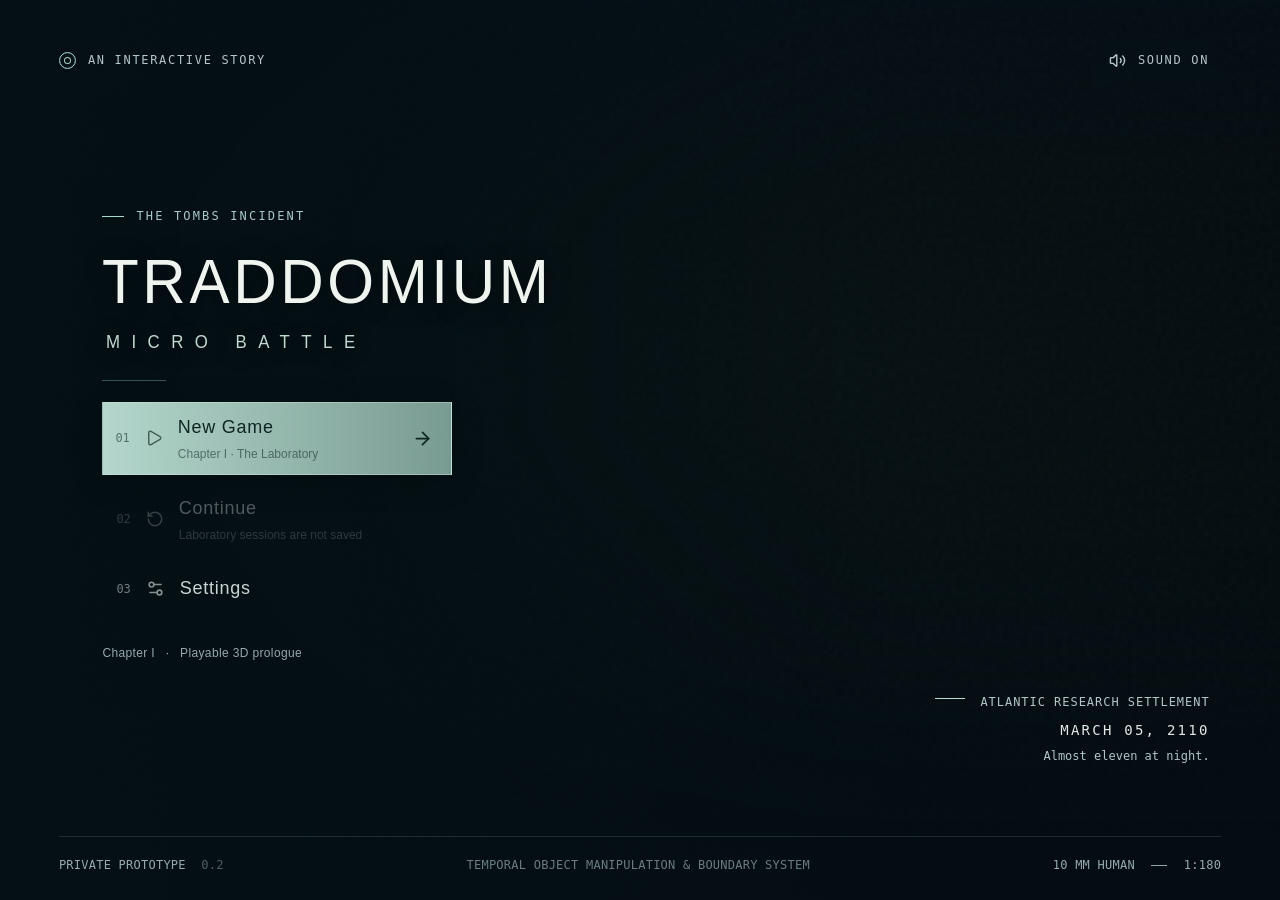
==== index.html @ 459a4f25 "Host isolated Chapter One preview of candidate 1807e261e7345ef7aa33637c9e76bc1da35deee2" ====
<!doctype html>
<html lang="en">
  <head>
    <meta charset="UTF-8">
    <meta name="viewport" content="width=device-width, initial-scale=1, viewport-fit=cover">
    <meta name="theme-color" content="#071217">
    <link rel="icon" href="data:image/svg+xml,%3Csvg xmlns='http://www.w3.org/2000/svg' viewBox='0 0 32 32'%3E%3Crect width='32' height='32' fill='%23071217'/%3E%3Cpath d='M7 8h18v4h-7v13h-4V12H7z' fill='%2392c8d3'/%3E%3C/svg%3E">
    <meta name="description" content="TRADDOMIUM Chapter One laboratory candidate. Recorded canonical dialogue, cinematic cameras and interactive objects.">
    <title>TRADDOMIUM — Chapter One Candidate</title>
    <script type="module" crossorigin src="./assets/index-B3zJnfyF.js"></script>
    <link rel="stylesheet" crossorigin href="./assets/index-BL-Nbmpr.css">
  </head>
  <body>
    <div id="root"></div>
  </body>
</html>
---- assets/index-BL-Nbmpr.css ----
@layer properties{@supports (((-webkit-hyphens:none)) and (not (margin-trim:inline))) or ((-moz-orient:inline) and (not (color:rgb(from red r g b)))){:root,:host{--shimmer-angle:20deg}*,:before,:after,::backdrop{--tw-translate-x:0;--tw-translate-y:0;--tw-translate-z:0;--tw-border-style:solid;--tw-leading:initial;--tw-font-weight:initial;--tw-shadow:0 0 #0000;--tw-shadow-color:initial;--tw-shadow-alpha:100%;--tw-inset-shadow:0 0 #0000;--tw-inset-shadow-color:initial;--tw-inset-shadow-alpha:100%;--tw-ring-color:initial;--tw-ring-shadow:0 0 #0000;--tw-inset-ring-color:initial;--tw-inset-ring-shadow:0 0 #0000;--tw-ring-inset:initial;--tw-ring-offset-width:0px;--tw-ring-offset-color:#fff;--tw-ring-offset-shadow:0 0 #0000;--tw-outline-style:solid;--tw-duration:initial;--tw-content:"";--tw-animation-delay:0s;--tw-animation-direction:normal;--tw-animation-duration:initial;--tw-animation-fill-mode:none;--tw-animation-iteration-count:1;--tw-enter-blur:0;--tw-enter-opacity:1;--tw-enter-rotate:0;--tw-enter-scale:1;--tw-enter-translate-x:0;--tw-enter-translate-y:0;--tw-exit-blur:0;--tw-exit-opacity:1;--tw-exit-rotate:0;--tw-exit-scale:1;--tw-exit-translate-x:0;--tw-exit-translate-y:0;--scroll-fade-t:0px;--scroll-fade-b:0px;--scroll-fade-s:0px;--scroll-fade-e:0px;--scroll-fade-mask:initial;--shimmer-image:initial;--shimmer-text-fill:initial}}}@layer theme{:root,:host{--font-mono:ui-monospace,SFMono-Regular,Consolas,monospace;--color-black:#000;--color-white:#fff;--spacing:.25rem;--container-xs:20rem;--container-lg:32rem;--text-xs:.75rem;--text-xs--line-height:calc(1 / .75);--text-sm:.875rem;--text-sm--line-height:calc(1.25 / .875);--text-lg:1.125rem;--text-lg--line-height:calc(1.75 / 1.125);--font-weight-medium:500;--font-weight-semibold:600;--radius-xs:.125rem;--default-transition-duration:.15s;--default-transition-timing-function:cubic-bezier(.4, 0, .2, 1);--default-font-family:Arial,Helvetica,sans-serif;--default-mono-font-family:ui-monospace,SFMono-Regular,Consolas,monospace}}@layer base{*,:after,:before,::backdrop{box-sizing:border-box;border:0 solid;margin:0;padding:0}::file-selector-button{box-sizing:border-box;border:0 solid;margin:0;padding:0}html,:host{-webkit-text-size-adjust:100%;tab-size:4;line-height:1.5;font-family:var(--default-font-family,-apple-system, BlinkMacSystemFont, "Segoe UI", Roboto, "Helvetica Neue", "Noto Sans", Arial, sans-serif, "Apple Color Emoji", "Segoe UI Emoji", "Segoe UI Symbol", "Noto Color Emoji");font-feature-settings:var(--default-font-feature-settings,normal);font-variation-settings:var(--default-font-variation-settings,normal);-webkit-tap-highlight-color:transparent}hr{height:0;color:inherit;border-top-width:1px}abbr:where([title]){-webkit-text-decoration:underline dotted;text-decoration:underline dotted}h1,h2,h3,h4,h5,h6{font-size:inherit;font-weight:inherit}a{color:inherit;-webkit-text-decoration:inherit;text-decoration:inherit}b,strong{font-weight:bolder}code,kbd,samp,pre{font-family:var(--default-mono-font-family,ui-monospace, SFMono-Regular, Menlo, Monaco, Consolas, "Liberation Mono", "Courier New", monospace);font-feature-settings:var(--default-mono-font-feature-settings,normal);font-variation-settings:var(--default-mono-font-variation-settings,normal);font-size:1em}small{font-size:80%}sub,sup{vertical-align:baseline;font-size:75%;line-height:0;position:relative}sub{bottom:-.25em}sup{top:-.5em}table{text-indent:0;border-color:inherit;border-collapse:collapse}:-moz-focusring:where(:not(iframe)){outline:auto}progress{vertical-align:baseline}summary{display:list-item}ol,ul,menu{list-style:none}img,svg,video,canvas,audio,iframe,embed,object{vertical-align:middle;display:block}img,video{max-width:100%;height:auto}button,input,select,optgroup,textarea{font:inherit;font-feature-settings:inherit;font-variation-settings:inherit;letter-spacing:inherit;color:inherit;opacity:1;background-color:#0000;border-radius:0}::file-selector-button{font:inherit;font-feature-settings:inherit;font-variation-settings:inherit;letter-spacing:inherit;color:inherit;opacity:1;background-color:#0000;border-radius:0}:where(select:is([multiple],[size])) optgroup{font-weight:bolder}:where(select:is([multiple],[size])) optgroup option{padding-inline-start:20px}::file-selector-button{margin-inline-end:4px}::placeholder{opacity:1}@supports (not ((-webkit-appearance:-apple-pay-button))) or (contain-intrinsic-size:1px){::placeholder{color:currentColor}@supports (color:color-mix(in lab,red,red)){::placeholder{color:color-mix(in oklab,currentcolor 50%,transparent)}}}textarea{resize:vertical}::-webkit-search-decoration{-webkit-appearance:none}::-webkit-date-and-time-value{min-height:1lh;text-align:inherit}::-webkit-datetime-edit{display:inline-flex}::-webkit-datetime-edit-fields-wrapper{padding:0}::-webkit-datetime-edit{padding-block:0}::-webkit-datetime-edit-year-field{padding-block:0}::-webkit-datetime-edit-month-field{padding-block:0}::-webkit-datetime-edit-day-field{padding-block:0}::-webkit-datetime-edit-hour-field{padding-block:0}::-webkit-datetime-edit-minute-field{padding-block:0}::-webkit-datetime-edit-second-field{padding-block:0}::-webkit-datetime-edit-millisecond-field{padding-block:0}::-webkit-datetime-edit-meridiem-field{padding-block:0}::-webkit-calendar-picker-indicator{line-height:1}:-moz-ui-invalid{box-shadow:none}button,input:where([type=button],[type=reset],[type=submit]){appearance:button}::file-selector-button{appearance:button}::-webkit-inner-spin-button{height:auto}::-webkit-outer-spin-button{height:auto}[hidden]:where(:not([hidden=until-found])){display:none!important}}@layer components;@layer utilities{.pointer-events-none{pointer-events:none}.collapse{visibility:collapse}.visible{visibility:visible}.sr-only{clip-path:inset(50%);white-space:nowrap;border-width:0;width:1px;height:1px;margin:-1px;padding:0;position:absolute;overflow:hidden}.absolute{position:absolute}.fixed{position:fixed}.relative{position:relative}.static{position:static}.inset-0{inset:0}.top-4{top:calc(var(--spacing) * 4)}.top-\[50\%\]{top:50%}.right-2{right:calc(var(--spacing) * 2)}.right-4{right:calc(var(--spacing) * 4)}.left-\[50\%\]{left:50%}.z-50{z-index:50}.row-7{grid-row:7}.row-8{grid-row:8}.row-9{grid-row:9}.row-10{grid-row:10}.row-11{grid-row:11}.row-12{grid-row:12}.row-13{grid-row:13}.row-14{grid-row:14}.row-15{grid-row:15}.row-16{grid-row:16}.row-17{grid-row:17}.row-18{grid-row:18}.row-19{grid-row:19}.row-20{grid-row:20}.row-21{grid-row:21}.row-22{grid-row:22}.row-23{grid-row:23}.row-24{grid-row:24}.row-25{grid-row:25}.row-26{grid-row:26}.row-27{grid-row:27}.row-28{grid-row:28}.row-29{grid-row:29}.row-30{grid-row:30}.row-31{grid-row:31}.row-32{grid-row:32}.row-33{grid-row:33}.row-34{grid-row:34}.row-35{grid-row:35}.row-36{grid-row:36}.row-37{grid-row:37}.row-38{grid-row:38}.row-39{grid-row:39}.row-40{grid-row:40}.row-41{grid-row:41}.row-42{grid-row:42}.row-43{grid-row:43}.row-44{grid-row:44}.row-45{grid-row:45}.row-46{grid-row:46}.row-47{grid-row:47}.row-48{grid-row:48}.row-49{grid-row:49}.row-50{grid-row:50}.row-51{grid-row:51}.row-52{grid-row:52}.-mx-1{margin-inline:calc(var(--spacing) * -1)}.my-1{margin-block:var(--spacing)}.mb-2{margin-bottom:calc(var(--spacing) * 2)}.block{display:block}.flex{display:flex}.grid{display:grid}.inline-flex{display:inline-flex}.size-3\.5{width:calc(var(--spacing) * 3.5);height:calc(var(--spacing) * 3.5)}.size-4{width:calc(var(--spacing) * 4);height:calc(var(--spacing) * 4)}.size-6{width:calc(var(--spacing) * 6);height:calc(var(--spacing) * 6)}.size-8{width:calc(var(--spacing) * 8);height:calc(var(--spacing) * 8)}.size-9{width:calc(var(--spacing) * 9);height:calc(var(--spacing) * 9)}.size-10{width:calc(var(--spacing) * 10);height:calc(var(--spacing) * 10)}.size-16{width:calc(var(--spacing) * 16);height:calc(var(--spacing) * 16)}.h-6{height:calc(var(--spacing) * 6)}.h-8{height:calc(var(--spacing) * 8)}.h-9{height:calc(var(--spacing) * 9)}.h-10{height:calc(var(--spacing) * 10)}.h-\[calc\(100\%-1px\)\]{height:calc(100% - 1px)}.h-\[var\(--radix-select-trigger-height\)\]{height:var(--radix-select-trigger-height)}.h-px{height:1px}.max-h-\(--radix-select-content-available-height\){max-height:var(--radix-select-content-available-height)}.w-fit{width:fit-content}.w-full{width:100%}.max-w-\[calc\(100\%-2rem\)\]{max-width:calc(100% - 2rem)}.min-w-\[8rem\]{min-width:8rem}.min-w-\[var\(--radix-select-trigger-width\)\]{min-width:var(--radix-select-trigger-width)}.flex-1{flex:1}.shrink-0{flex-shrink:0}.grow{flex-grow:1}.origin-\(--radix-select-content-transform-origin\){transform-origin:var(--radix-select-content-transform-origin)}.translate-x-\[-50\%\]{--tw-translate-x:-50%;translate:var(--tw-translate-x) var(--tw-translate-y)}.translate-y-\[-50\%\]{--tw-translate-y:-50%;translate:var(--tw-translate-x) var(--tw-translate-y)}.cursor-default{cursor:default}.touch-none{touch-action:none}.scroll-my-1{scroll-margin-block:var(--spacing)}.grid-rows-\[auto_1fr\]{grid-template-rows:auto 1fr}.flex-col{flex-direction:column}.flex-col-reverse{flex-direction:column-reverse}.place-items-center{place-items:center}.items-center{align-items:center}.justify-between{justify-content:space-between}.justify-center{justify-content:center}.gap-1{gap:var(--spacing)}.gap-1\.5{gap:calc(var(--spacing) * 1.5)}.gap-2{gap:calc(var(--spacing) * 2)}.gap-4{gap:calc(var(--spacing) * 4)}.overflow-hidden{overflow:hidden}.overflow-x-hidden{overflow-x:hidden}.overflow-y-auto{overflow-y:auto}.rounded{border-radius:.25rem}.rounded-full{border-radius:3.40282e38px}.rounded-lg{border-radius:var(--radius)}.rounded-md{border-radius:calc(var(--radius) - 2px)}.rounded-sm{border-radius:calc(var(--radius) - 4px)}.rounded-xs{border-radius:var(--radius-xs)}.border{border-style:var(--tw-border-style);border-width:1px}.border-input{border-color:var(--input)}.border-primary{border-color:var(--primary)}.border-transparent{border-color:#0000}.bg-background{background-color:var(--background)}.bg-black\/50{background-color:#00000080}@supports (color:color-mix(in lab,red,red)){.bg-black\/50{background-color:color-mix(in oklab,var(--color-black) 50%,transparent)}}.bg-border{background-color:var(--border)}.bg-destructive{background-color:var(--destructive)}.bg-muted{background-color:var(--muted)}.bg-popover{background-color:var(--popover)}.bg-primary{background-color:var(--primary)}.bg-secondary{background-color:var(--secondary)}.bg-transparent{background-color:#0000}.bg-white{background-color:var(--color-white)}.p-1{padding:var(--spacing)}.p-6{padding:calc(var(--spacing) * 6)}.p-\[3px\]{padding:3px}.px-2{padding-inline:calc(var(--spacing) * 2)}.px-3{padding-inline:calc(var(--spacing) * 3)}.px-4{padding-inline:calc(var(--spacing) * 4)}.px-6{padding-inline:calc(var(--spacing) * 6)}.py-1{padding-block:var(--spacing)}.py-1\.5{padding-block:calc(var(--spacing) * 1.5)}.py-2{padding-block:calc(var(--spacing) * 2)}.pr-8{padding-right:calc(var(--spacing) * 8)}.pl-2{padding-left:calc(var(--spacing) * 2)}.text-center{text-align:center}.text-lg{font-size:var(--text-lg);line-height:var(--tw-leading,var(--text-lg--line-height))}.text-sm{font-size:var(--text-sm);line-height:var(--tw-leading,var(--text-sm--line-height))}.text-xs{font-size:var(--text-xs);line-height:var(--tw-leading,var(--text-xs--line-height))}.leading-none{--tw-leading:1;line-height:1}.font-medium{--tw-font-weight:var(--font-weight-medium);font-weight:var(--font-weight-medium)}.font-semibold{--tw-font-weight:var(--font-weight-semibold);font-weight:var(--font-weight-semibold)}.whitespace-nowrap{white-space:nowrap}.text-foreground\/60{color:var(--foreground)}@supports (color:color-mix(in lab,red,red)){.text-foreground\/60{color:color-mix(in oklab,var(--foreground) 60%,transparent)}}.text-muted-foreground{color:var(--muted-foreground)}.text-popover-foreground{color:var(--popover-foreground)}.text-primary{color:var(--primary)}.text-primary-foreground{color:var(--primary-foreground)}.text-secondary-foreground{color:var(--secondary-foreground)}.text-white{color:var(--color-white)}.underline-offset-4{text-underline-offset:4px}.opacity-50{opacity:.5}.opacity-70{opacity:.7}.shadow-lg{--tw-shadow:0 10px 15px -3px var(--tw-shadow-color,#0000001a), 0 4px 6px -4px var(--tw-shadow-color,#0000001a);box-shadow:var(--tw-inset-shadow),var(--tw-inset-ring-shadow),var(--tw-ring-offset-shadow),var(--tw-ring-shadow),var(--tw-shadow)}.shadow-md{--tw-shadow:0 4px 6px -1px var(--tw-shadow-color,#0000001a), 0 2px 4px -2px var(--tw-shadow-color,#0000001a);box-shadow:var(--tw-inset-shadow),var(--tw-inset-ring-shadow),var(--tw-ring-offset-shadow),var(--tw-ring-shadow),var(--tw-shadow)}.shadow-sm{--tw-shadow:0 1px 3px 0 var(--tw-shadow-color,#0000001a), 0 1px 2px -1px var(--tw-shadow-color,#0000001a);box-shadow:var(--tw-inset-shadow),var(--tw-inset-ring-shadow),var(--tw-ring-offset-shadow),var(--tw-ring-shadow),var(--tw-shadow)}.shadow-xs{--tw-shadow:0 1px 2px 0 var(--tw-shadow-color,#0000000d);box-shadow:var(--tw-inset-shadow),var(--tw-inset-ring-shadow),var(--tw-ring-offset-shadow),var(--tw-ring-shadow),var(--tw-shadow)}.ring{--tw-ring-shadow:var(--tw-ring-inset,) 0 0 0 calc(1px + var(--tw-ring-offset-width)) var(--tw-ring-color,currentcolor);box-shadow:var(--tw-inset-shadow),var(--tw-inset-ring-shadow),var(--tw-ring-offset-shadow),var(--tw-ring-shadow),var(--tw-shadow)}.ring-0{--tw-ring-shadow:var(--tw-ring-inset,) 0 0 0 calc(0px + var(--tw-ring-offset-width)) var(--tw-ring-color,currentcolor);box-shadow:var(--tw-inset-shadow),var(--tw-inset-ring-shadow),var(--tw-ring-offset-shadow),var(--tw-ring-shadow),var(--tw-shadow)}.ring-ring\/50{--tw-ring-color:var(--ring)}@supports (color:color-mix(in lab,red,red)){.ring-ring\/50{--tw-ring-color:color-mix(in oklab, var(--ring) 50%, transparent)}}.ring-offset-background{--tw-ring-offset-color:var(--background)}.outline-hidden{--tw-outline-style:none;outline-style:none}@media(forced-colors:active){.outline-hidden{outline-offset:2px;outline:2px solid #0000}}.outline{outline-style:var(--tw-outline-style);outline-width:1px}.transition-\[color\,box-shadow\]{transition-property:color,box-shadow;transition-timing-function:var(--tw-ease,var(--default-transition-timing-function));transition-duration:var(--tw-duration,var(--default-transition-duration))}.transition-all{transition-property:all;transition-timing-function:var(--tw-ease,var(--default-transition-timing-function));transition-duration:var(--tw-duration,var(--default-transition-duration))}.transition-opacity{transition-property:opacity;transition-timing-function:var(--tw-ease,var(--default-transition-timing-function));transition-duration:var(--tw-duration,var(--default-transition-duration))}.transition-transform{transition-property:transform,translate,scale,rotate;transition-timing-function:var(--tw-ease,var(--default-transition-timing-function));transition-duration:var(--tw-duration,var(--default-transition-duration))}.duration-200{--tw-duration:.2s;transition-duration:.2s}.outline-none{--tw-outline-style:none;outline-style:none}.select-none{-webkit-user-select:none;user-select:none}.paused{animation-play-state:paused}.running{animation-play-state:running}.group-data-\[orientation\=horizontal\]\/tabs\:h-9:is(:where(.group\/tabs)[data-orientation=horizontal] *){height:calc(var(--spacing) * 9)}.group-data-\[orientation\=vertical\]\/tabs\:h-fit:is(:where(.group\/tabs)[data-orientation=vertical] *){height:fit-content}.group-data-\[orientation\=vertical\]\/tabs\:w-full:is(:where(.group\/tabs)[data-orientation=vertical] *){width:100%}.group-data-\[orientation\=vertical\]\/tabs\:flex-col:is(:where(.group\/tabs)[data-orientation=vertical] *){flex-direction:column}.group-data-\[orientation\=vertical\]\/tabs\:justify-start:is(:where(.group\/tabs)[data-orientation=vertical] *){justify-content:flex-start}.group-data-\[size\=default\]\/switch\:size-4:is(:where(.group\/switch)[data-size=default] *){width:calc(var(--spacing) * 4);height:calc(var(--spacing) * 4)}.group-data-\[size\=sm\]\/alert-dialog-content\:grid:is(:where(.group\/alert-dialog-content)[data-size=sm] *){display:grid}.group-data-\[size\=sm\]\/alert-dialog-content\:grid-cols-2:is(:where(.group\/alert-dialog-content)[data-size=sm] *){grid-template-columns:repeat(2,minmax(0,1fr))}.group-data-\[size\=sm\]\/switch\:size-3:is(:where(.group\/switch)[data-size=sm] *){width:calc(var(--spacing) * 3);height:calc(var(--spacing) * 3)}.group-data-\[variant\=line\]\/tabs-list\:bg-transparent:is(:where(.group\/tabs-list)[data-variant=line] *){background-color:#0000}.after\:absolute:after{content:var(--tw-content);position:absolute}.after\:bg-foreground:after{content:var(--tw-content);background-color:var(--foreground)}.after\:opacity-0:after{content:var(--tw-content);opacity:0}.after\:transition-opacity:after{content:var(--tw-content);transition-property:opacity;transition-timing-function:var(--tw-ease,var(--default-transition-timing-function));transition-duration:var(--tw-duration,var(--default-transition-duration))}.group-data-\[orientation\=horizontal\]\/tabs\:after\:inset-x-0:is(:where(.group\/tabs)[data-orientation=horizontal] *):after{content:var(--tw-content);inset-inline:0}.group-data-\[orientation\=horizontal\]\/tabs\:after\:bottom-\[-5px\]:is(:where(.group\/tabs)[data-orientation=horizontal] *):after{content:var(--tw-content);bottom:-5px}.group-data-\[orientation\=horizontal\]\/tabs\:after\:h-0\.5:is(:where(.group\/tabs)[data-orientation=horizontal] *):after{content:var(--tw-content);height:calc(var(--spacing) * .5)}.group-data-\[orientation\=vertical\]\/tabs\:after\:inset-y-0:is(:where(.group\/tabs)[data-orientation=vertical] *):after{content:var(--tw-content);inset-block:0}.group-data-\[orientation\=vertical\]\/tabs\:after\:-right-1:is(:where(.group\/tabs)[data-orientation=vertical] *):after{content:var(--tw-content);right:calc(var(--spacing) * -1)}.group-data-\[orientation\=vertical\]\/tabs\:after\:w-0\.5:is(:where(.group\/tabs)[data-orientation=vertical] *):after{content:var(--tw-content);width:calc(var(--spacing) * .5)}@media(hover:hover){.hover\:bg-accent:hover{background-color:var(--accent)}.hover\:bg-destructive\/90:hover{background-color:var(--destructive)}@supports (color:color-mix(in lab,red,red)){.hover\:bg-destructive\/90:hover{background-color:color-mix(in oklab,var(--destructive) 90%,transparent)}}.hover\:bg-primary\/90:hover{background-color:var(--primary)}@supports (color:color-mix(in lab,red,red)){.hover\:bg-primary\/90:hover{background-color:color-mix(in oklab,var(--primary) 90%,transparent)}}.hover\:bg-secondary\/80:hover{background-color:var(--secondary)}@supports (color:color-mix(in lab,red,red)){.hover\:bg-secondary\/80:hover{background-color:color-mix(in oklab,var(--secondary) 80%,transparent)}}.hover\:text-accent-foreground:hover{color:var(--accent-foreground)}.hover\:text-foreground:hover{color:var(--foreground)}.hover\:underline:hover{text-decoration-line:underline}.hover\:opacity-100:hover{opacity:1}.hover\:ring-4:hover{--tw-ring-shadow:var(--tw-ring-inset,) 0 0 0 calc(4px + var(--tw-ring-offset-width)) var(--tw-ring-color,currentcolor);box-shadow:var(--tw-inset-shadow),var(--tw-inset-ring-shadow),var(--tw-ring-offset-shadow),var(--tw-ring-shadow),var(--tw-shadow)}}.focus\:bg-accent:focus{background-color:var(--accent)}.focus\:text-accent-foreground:focus{color:var(--accent-foreground)}.focus\:ring-2:focus{--tw-ring-shadow:var(--tw-ring-inset,) 0 0 0 calc(2px + var(--tw-ring-offset-width)) var(--tw-ring-color,currentcolor);box-shadow:var(--tw-inset-shadow),var(--tw-inset-ring-shadow),var(--tw-ring-offset-shadow),var(--tw-ring-shadow),var(--tw-shadow)}.focus\:ring-ring:focus{--tw-ring-color:var(--ring)}.focus\:ring-offset-2:focus{--tw-ring-offset-width:2px;--tw-ring-offset-shadow:var(--tw-ring-inset,) 0 0 0 var(--tw-ring-offset-width) var(--tw-ring-offset-color)}.focus\:outline-hidden:focus{--tw-outline-style:none;outline-style:none}@media(forced-colors:active){.focus\:outline-hidden:focus{outline-offset:2px;outline:2px solid #0000}}.focus-visible\:border-ring:focus-visible{border-color:var(--ring)}.focus-visible\:ring-4:focus-visible{--tw-ring-shadow:var(--tw-ring-inset,) 0 0 0 calc(4px + var(--tw-ring-offset-width)) var(--tw-ring-color,currentcolor);box-shadow:var(--tw-inset-shadow),var(--tw-inset-ring-shadow),var(--tw-ring-offset-shadow),var(--tw-ring-shadow),var(--tw-shadow)}.focus-visible\:ring-\[3px\]:focus-visible{--tw-ring-shadow:var(--tw-ring-inset,) 0 0 0 calc(3px + var(--tw-ring-offset-width)) var(--tw-ring-color,currentcolor);box-shadow:var(--tw-inset-shadow),var(--tw-inset-ring-shadow),var(--tw-ring-offset-shadow),var(--tw-ring-shadow),var(--tw-shadow)}.focus-visible\:ring-destructive\/20:focus-visible{--tw-ring-color:var(--destructive)}@supports (color:color-mix(in lab,red,red)){.focus-visible\:ring-destructive\/20:focus-visible{--tw-ring-color:color-mix(in oklab, var(--destructive) 20%, transparent)}}.focus-visible\:ring-ring\/50:focus-visible{--tw-ring-color:var(--ring)}@supports (color:color-mix(in lab,red,red)){.focus-visible\:ring-ring\/50:focus-visible{--tw-ring-color:color-mix(in oklab, var(--ring) 50%, transparent)}}.focus-visible\:outline-hidden:focus-visible{--tw-outline-style:none;outline-style:none}@media(forced-colors:active){.focus-visible\:outline-hidden:focus-visible{outline-offset:2px;outline:2px solid #0000}}.focus-visible\:outline-1:focus-visible{outline-style:var(--tw-outline-style);outline-width:1px}.focus-visible\:outline-ring:focus-visible{outline-color:var(--ring)}.disabled\:pointer-events-none:disabled{pointer-events:none}.disabled\:cursor-not-allowed:disabled{cursor:not-allowed}.disabled\:opacity-50:disabled{opacity:.5}.has-data-\[slot\=alert-dialog-media\]\:grid-rows-\[auto_auto_1fr\]:has([data-slot=alert-dialog-media]){grid-template-rows:auto auto 1fr}.has-data-\[slot\=alert-dialog-media\]\:gap-x-6:has([data-slot=alert-dialog-media]){column-gap:calc(var(--spacing) * 6)}.has-\[\>svg\]\:px-1\.5:has(>svg){padding-inline:calc(var(--spacing) * 1.5)}.has-\[\>svg\]\:px-2\.5:has(>svg){padding-inline:calc(var(--spacing) * 2.5)}.has-\[\>svg\]\:px-3:has(>svg){padding-inline:calc(var(--spacing) * 3)}.has-\[\>svg\]\:px-4:has(>svg){padding-inline:calc(var(--spacing) * 4)}.aria-invalid\:border-destructive[aria-invalid=true]{border-color:var(--destructive)}.aria-invalid\:ring-destructive\/20[aria-invalid=true]{--tw-ring-color:var(--destructive)}@supports (color:color-mix(in lab,red,red)){.aria-invalid\:ring-destructive\/20[aria-invalid=true]{--tw-ring-color:color-mix(in oklab, var(--destructive) 20%, transparent)}}.data-\[disabled\]\:pointer-events-none[data-disabled]{pointer-events:none}.data-\[disabled\]\:opacity-50[data-disabled]{opacity:.5}.data-\[orientation\=horizontal\]\:h-1\.5[data-orientation=horizontal]{height:calc(var(--spacing) * 1.5)}.data-\[orientation\=horizontal\]\:h-full[data-orientation=horizontal]{height:100%}.data-\[orientation\=horizontal\]\:w-full[data-orientation=horizontal]{width:100%}.data-\[orientation\=horizontal\]\:flex-col[data-orientation=horizontal]{flex-direction:column}.data-\[orientation\=vertical\]\:h-full[data-orientation=vertical]{height:100%}.data-\[orientation\=vertical\]\:min-h-44[data-orientation=vertical]{min-height:calc(var(--spacing) * 44)}.data-\[orientation\=vertical\]\:w-1\.5[data-orientation=vertical]{width:calc(var(--spacing) * 1.5)}.data-\[orientation\=vertical\]\:w-auto[data-orientation=vertical]{width:auto}.data-\[orientation\=vertical\]\:w-full[data-orientation=vertical]{width:100%}.data-\[orientation\=vertical\]\:flex-col[data-orientation=vertical]{flex-direction:column}.data-\[placeholder\]\:text-muted-foreground[data-placeholder]{color:var(--muted-foreground)}.data-\[side\=bottom\]\:translate-y-1[data-side=bottom]{--tw-translate-y:var(--spacing);translate:var(--tw-translate-x) var(--tw-translate-y)}.data-\[side\=bottom\]\:slide-in-from-top-2[data-side=bottom]{--tw-enter-translate-y:calc(2*var(--spacing)*-1)}.data-\[side\=left\]\:-translate-x-1[data-side=left]{--tw-translate-x:calc(var(--spacing) * -1);translate:var(--tw-translate-x) var(--tw-translate-y)}.data-\[side\=left\]\:slide-in-from-right-2[data-side=left]{--tw-enter-translate-x:calc(2*var(--spacing))}.data-\[side\=right\]\:translate-x-1[data-side=right]{--tw-translate-x:var(--spacing);translate:var(--tw-translate-x) var(--tw-translate-y)}.data-\[side\=right\]\:slide-in-from-left-2[data-side=right]{--tw-enter-translate-x:calc(2*var(--spacing)*-1)}.data-\[side\=top\]\:-translate-y-1[data-side=top]{--tw-translate-y:calc(var(--spacing) * -1);translate:var(--tw-translate-x) var(--tw-translate-y)}.data-\[side\=top\]\:slide-in-from-bottom-2[data-side=top]{--tw-enter-translate-y:calc(2*var(--spacing))}.data-\[size\=default\]\:h-9[data-size=default]{height:calc(var(--spacing) * 9)}.data-\[size\=default\]\:h-\[1\.15rem\][data-size=default]{height:1.15rem}.data-\[size\=default\]\:w-8[data-size=default]{width:calc(var(--spacing) * 8)}.data-\[size\=sm\]\:h-3\.5[data-size=sm]{height:calc(var(--spacing) * 3.5)}.data-\[size\=sm\]\:h-8[data-size=sm]{height:calc(var(--spacing) * 8)}.data-\[size\=sm\]\:w-6[data-size=sm]{width:calc(var(--spacing) * 6)}.data-\[size\=sm\]\:max-w-xs[data-size=sm]{max-width:var(--container-xs)}:is(.\*\:data-\[slot\=select-value\]\:line-clamp-1>*)[data-slot=select-value]{-webkit-line-clamp:1;-webkit-box-orient:vertical;display:-webkit-box;overflow:hidden}:is(.\*\:data-\[slot\=select-value\]\:flex>*)[data-slot=select-value]{display:flex}:is(.\*\:data-\[slot\=select-value\]\:items-center>*)[data-slot=select-value]{align-items:center}:is(.\*\:data-\[slot\=select-value\]\:gap-2>*)[data-slot=select-value]{gap:calc(var(--spacing) * 2)}.data-\[state\=active\]\:bg-background[data-state=active]{background-color:var(--background)}.data-\[state\=active\]\:text-foreground[data-state=active]{color:var(--foreground)}.group-data-\[variant\=default\]\/tabs-list\:data-\[state\=active\]\:shadow-sm:is(:where(.group\/tabs-list)[data-variant=default] *)[data-state=active]{--tw-shadow:0 1px 3px 0 var(--tw-shadow-color,#0000001a), 0 1px 2px -1px var(--tw-shadow-color,#0000001a);box-shadow:var(--tw-inset-shadow),var(--tw-inset-ring-shadow),var(--tw-ring-offset-shadow),var(--tw-ring-shadow),var(--tw-shadow)}.group-data-\[variant\=line\]\/tabs-list\:data-\[state\=active\]\:bg-transparent:is(:where(.group\/tabs-list)[data-variant=line] *)[data-state=active]{background-color:#0000}.group-data-\[variant\=line\]\/tabs-list\:data-\[state\=active\]\:shadow-none:is(:where(.group\/tabs-list)[data-variant=line] *)[data-state=active]{--tw-shadow:0 0 #0000;box-shadow:var(--tw-inset-shadow),var(--tw-inset-ring-shadow),var(--tw-ring-offset-shadow),var(--tw-ring-shadow),var(--tw-shadow)}.group-data-\[variant\=line\]\/tabs-list\:data-\[state\=active\]\:after\:opacity-100:is(:where(.group\/tabs-list)[data-variant=line] *)[data-state=active]:after{content:var(--tw-content);opacity:1}.data-\[state\=checked\]\:translate-x-\[calc\(100\%-2px\)\][data-state=checked]{--tw-translate-x: calc(100% - 2px) ;translate:var(--tw-translate-x) var(--tw-translate-y)}.data-\[state\=checked\]\:bg-primary[data-state=checked]{background-color:var(--primary)}.data-\[state\=closed\]\:animate-out[data-state=closed]{animation:exit var(--tw-animation-duration,var(--tw-duration,.15s))var(--tw-ease,ease)var(--tw-animation-delay,0s)var(--tw-animation-iteration-count,1)var(--tw-animation-direction,normal)var(--tw-animation-fill-mode,none)}.data-\[state\=closed\]\:fade-out-0[data-state=closed]{--tw-exit-opacity:0}.data-\[state\=closed\]\:zoom-out-95[data-state=closed]{--tw-exit-scale:.95}.data-\[state\=open\]\:animate-in[data-state=open]{animation:enter var(--tw-animation-duration,var(--tw-duration,.15s))var(--tw-ease,ease)var(--tw-animation-delay,0s)var(--tw-animation-iteration-count,1)var(--tw-animation-direction,normal)var(--tw-animation-fill-mode,none)}.data-\[state\=open\]\:bg-accent[data-state=open]{background-color:var(--accent)}.data-\[state\=open\]\:text-muted-foreground[data-state=open]{color:var(--muted-foreground)}.data-\[state\=open\]\:fade-in-0[data-state=open]{--tw-enter-opacity:0}.data-\[state\=open\]\:zoom-in-95[data-state=open]{--tw-enter-scale:.95}.data-\[state\=unchecked\]\:translate-x-0[data-state=unchecked]{--tw-translate-x:0px;translate:var(--tw-translate-x) var(--tw-translate-y)}.data-\[state\=unchecked\]\:bg-input[data-state=unchecked]{background-color:var(--input)}.data-\[variant\=line\]\:rounded-none[data-variant=line]{border-radius:0}@media(min-width:40rem){.sm\:max-w-lg{max-width:var(--container-lg)}.sm\:flex-row{flex-direction:row}.sm\:justify-end{justify-content:flex-end}.sm\:text-left{text-align:left}.sm\:group-data-\[size\=default\]\/alert-dialog-content\:row-span-2:is(:where(.group\/alert-dialog-content)[data-size=default] *){grid-row:span 2/span 2}.sm\:group-data-\[size\=default\]\/alert-dialog-content\:place-items-start:is(:where(.group\/alert-dialog-content)[data-size=default] *){place-items:start}.sm\:group-data-\[size\=default\]\/alert-dialog-content\:text-left:is(:where(.group\/alert-dialog-content)[data-size=default] *){text-align:left}.sm\:group-data-\[size\=default\]\/alert-dialog-content\:group-has-data-\[slot\=alert-dialog-media\]\/alert-dialog-content\:col-start-2:is(:where(.group\/alert-dialog-content)[data-size=default] *):is(:where(.group\/alert-dialog-content):has([data-slot=alert-dialog-media]) *){grid-column-start:2}.sm\:group-data-\[size\=default\]\/alert-dialog-content\:has-data-\[slot\=alert-dialog-media\]\:grid-rows-\[auto_1fr\]:is(:where(.group\/alert-dialog-content)[data-size=default] *):has([data-slot=alert-dialog-media]){grid-template-rows:auto 1fr}.data-\[size\=default\]\:sm\:max-w-lg[data-size=default]{max-width:var(--container-lg)}}@media(prefers-color-scheme:dark){.dark\:border-input{border-color:var(--input)}.dark\:bg-destructive\/60{background-color:var(--destructive)}@supports (color:color-mix(in lab,red,red)){.dark\:bg-destructive\/60{background-color:color-mix(in oklab,var(--destructive) 60%,transparent)}}.dark\:bg-input\/30{background-color:var(--input)}@supports (color:color-mix(in lab,red,red)){.dark\:bg-input\/30{background-color:color-mix(in oklab,var(--input) 30%,transparent)}}.dark\:text-muted-foreground{color:var(--muted-foreground)}@media(hover:hover){.dark\:hover\:bg-accent\/50:hover{background-color:var(--accent)}@supports (color:color-mix(in lab,red,red)){.dark\:hover\:bg-accent\/50:hover{background-color:color-mix(in oklab,var(--accent) 50%,transparent)}}.dark\:hover\:bg-input\/50:hover{background-color:var(--input)}@supports (color:color-mix(in lab,red,red)){.dark\:hover\:bg-input\/50:hover{background-color:color-mix(in oklab,var(--input) 50%,transparent)}}.dark\:hover\:text-foreground:hover{color:var(--foreground)}}.dark\:focus-visible\:ring-destructive\/40:focus-visible{--tw-ring-color:var(--destructive)}@supports (color:color-mix(in lab,red,red)){.dark\:focus-visible\:ring-destructive\/40:focus-visible{--tw-ring-color:color-mix(in oklab, var(--destructive) 40%, transparent)}}.dark\:aria-invalid\:ring-destructive\/40[aria-invalid=true]{--tw-ring-color:var(--destructive)}@supports (color:color-mix(in lab,red,red)){.dark\:aria-invalid\:ring-destructive\/40[aria-invalid=true]{--tw-ring-color:color-mix(in oklab, var(--destructive) 40%, transparent)}}.dark\:data-\[state\=active\]\:border-input[data-state=active]{border-color:var(--input)}.dark\:data-\[state\=active\]\:bg-input\/30[data-state=active]{background-color:var(--input)}@supports (color:color-mix(in lab,red,red)){.dark\:data-\[state\=active\]\:bg-input\/30[data-state=active]{background-color:color-mix(in oklab,var(--input) 30%,transparent)}}.dark\:data-\[state\=active\]\:text-foreground[data-state=active]{color:var(--foreground)}.dark\:group-data-\[variant\=line\]\/tabs-list\:data-\[state\=active\]\:border-transparent:is(:where(.group\/tabs-list)[data-variant=line] *)[data-state=active]{border-color:#0000}.dark\:group-data-\[variant\=line\]\/tabs-list\:data-\[state\=active\]\:bg-transparent:is(:where(.group\/tabs-list)[data-variant=line] *)[data-state=active]{background-color:#0000}.dark\:data-\[state\=checked\]\:bg-primary-foreground[data-state=checked]{background-color:var(--primary-foreground)}.dark\:data-\[state\=unchecked\]\:bg-foreground[data-state=unchecked]{background-color:var(--foreground)}.dark\:data-\[state\=unchecked\]\:bg-input\/80[data-state=unchecked]{background-color:var(--input)}@supports (color:color-mix(in lab,red,red)){.dark\:data-\[state\=unchecked\]\:bg-input\/80[data-state=unchecked]{background-color:color-mix(in oklab,var(--input) 80%,transparent)}}}.\[\&_svg\]\:pointer-events-none svg{pointer-events:none}.\[\&_svg\]\:shrink-0 svg{flex-shrink:0}.\[\&_svg\:not\(\[class\*\=\'size-\'\]\)\]\:size-3 svg:not([class*=size-]){width:calc(var(--spacing) * 3);height:calc(var(--spacing) * 3)}.\[\&_svg\:not\(\[class\*\=\'size-\'\]\)\]\:size-4 svg:not([class*=size-]){width:calc(var(--spacing) * 4);height:calc(var(--spacing) * 4)}.\[\&_svg\:not\(\[class\*\=\'text-\'\]\)\]\:text-muted-foreground svg:not([class*=text-]){color:var(--muted-foreground)}:is(.\*\:\[span\]\:last\:flex>*):is(span):last-child{display:flex}:is(.\*\:\[span\]\:last\:items-center>*):is(span):last-child{align-items:center}:is(.\*\:\[span\]\:last\:gap-2>*):is(span):last-child{gap:calc(var(--spacing) * 2)}:is(.\*\:\[svg\:not\(\[class\*\=\'size-\'\]\)\]\:size-8>*):is(svg:not([class*=size-])){width:calc(var(--spacing) * 8);height:calc(var(--spacing) * 8)}}@property --tw-animation-delay{syntax:"*";inherits:false;initial-value:0s}@property --tw-animation-direction{syntax:"*";inherits:false;initial-value:normal}@property --tw-animation-duration{syntax:"*";inherits:false}@property --tw-animation-fill-mode{syntax:"*";inherits:false;initial-value:none}@property --tw-animation-iteration-count{syntax:"*";inherits:false;initial-value:1}@property --tw-enter-blur{syntax:"*";inherits:false;initial-value:0}@property --tw-enter-opacity{syntax:"*";inherits:false;initial-value:1}@property --tw-enter-rotate{syntax:"*";inherits:false;initial-value:0}@property --tw-enter-scale{syntax:"*";inherits:false;initial-value:1}@property --tw-enter-translate-x{syntax:"*";inherits:false;initial-value:0}@property --tw-enter-translate-y{syntax:"*";inherits:false;initial-value:0}@property --tw-exit-blur{syntax:"*";inherits:false;initial-value:0}@property --tw-exit-opacity{syntax:"*";inherits:false;initial-value:1}@property --tw-exit-rotate{syntax:"*";inherits:false;initial-value:0}@property --tw-exit-scale{syntax:"*";inherits:false;initial-value:1}@property --tw-exit-translate-x{syntax:"*";inherits:false;initial-value:0}@property --tw-exit-translate-y{syntax:"*";inherits:false;initial-value:0}@property --scroll-fade-t{syntax:"<length-percentage>";inherits:false;initial-value:0}@property --scroll-fade-b{syntax:"<length-percentage>";inherits:false;initial-value:0}@property --scroll-fade-s{syntax:"<length-percentage>";inherits:false;initial-value:0}@property --scroll-fade-e{syntax:"<length-percentage>";inherits:false;initial-value:0}@property --scroll-fade-mask{syntax:"*";inherits:false}@property --shimmer-angle{syntax:"<angle>";inherits:true;initial-value:20deg}@property --shimmer-image{syntax:"*";inherits:false}@property --shimmer-text-fill{syntax:"*";inherits:false}@media(prefers-reduced-motion:reduce){.shimmer{-webkit-text-fill-color:currentColor;background-image:none;animation:none}}:root{--background:#071217;--foreground:#e7efed;--card:#0d2026;--card-foreground:#e7efed;--popover:#10262d;--popover-foreground:#e7efed;--primary:#9bdcd0;--primary-foreground:#092021;--secondary:#152d33;--secondary-foreground:#d6e5e5;--muted:#1b3339;--muted-foreground:#9ab0b4;--accent:#25484b;--accent-foreground:#edfaf6;--destructive:#e69172;--border:#365056;--input:#29474d;--ring:#a0dfd6;--radius:.4rem;--chart-1:#9bdcd0;--chart-2:#d4b680;--chart-3:#7ba4b6;--chart-4:#b992a5;--chart-5:#9aa9a3}*{box-sizing:border-box}html,body{color:#e7efed;background:#071217;min-height:100%;margin:0}body{font-family:Arial,Helvetica,sans-serif;font-size:16px}button,a,input{touch-action:manipulation}button{cursor:pointer;font:inherit}button:disabled{cursor:default;opacity:.38}button:focus-visible,a:focus-visible{outline-offset:5px;outline:2px solid #b4e8db}button,a{-webkit-tap-highlight-color:transparent}h1,h2,h3,p{margin:0}button{transition:background .2s,color .2s,border-color .2s,transform .2s}a{color:inherit}.tmb-app{min-height:100dvh}.eyebrow{color:#9db7b8;letter-spacing:.17em;text-transform:uppercase;font-size:.75rem;font-family:var(--font-mono);display:block}.amber{color:#e8a78b}.icon-button{color:#d2e5e2;background:#0a1a2080;border:1px solid #b1d8d126;border-radius:50%;justify-content:center;align-items:center;width:44px;height:44px;display:inline-flex}.icon-button:hover{background:#264d50}.primary-button,.secondary-button{letter-spacing:.035em;color:#0b2426;background:#b1dbd0;border:1px solid #91c6bf;border-radius:2px;justify-content:space-between;align-items:center;gap:26px;min-height:48px;padding:14px 22px;font-size:.9375rem;display:flex}.primary-button:hover{background:#d7f2e9;transform:translateY(-1px)}.secondary-button{color:#d2e5e2;background:#173238;border-color:#3e6266}.secondary-button:hover{background:#274a50}.text-button{color:#d8e7e2;background:0 0;border:0;justify-content:center;align-items:center;gap:12px;min-height:44px;font-size:.875rem;display:inline-flex}.text-button:hover{color:#b0ecd7}.cinematic{pointer-events:none;background:#030a0d;position:absolute;inset:0;overflow:hidden}.image-plane{will-change:transform;background-position:66%;background-size:cover;transition:filter 2s,background-position 3s;animation:35s ease-in-out infinite alternate camera-drift;position:absolute;inset:-3%}.title-scene .image-plane{filter:brightness(.82);background-position:64%;animation:28s ease-in-out infinite alternate title-drift}.scene-vignette{background:linear-gradient(#030c15a6,#0000 25% 48%,#020b12db),linear-gradient(90deg,#0311168c,#0000 65%);position:absolute;inset:0}.film-grain{opacity:.06;background-image:url("data:image/svg+xml,%3Csvg viewBox='0 0 180 180' xmlns='http://www.w3.org/2000/svg'%3E%3Cfilter id='n'%3E%3CfeTurbulence type='fractalNoise' baseFrequency='.85' numOctaves='3' stitchTiles='stitch'/%3E%3C/filter%3E%3Crect width='100%25' height='100%25' opacity='.5' filter='url(%23n)'/%3E%3C/svg%3E");position:absolute;inset:0}.light-haze{background:radial-gradient(at 65% 40%,#88e1df08,#0000 65%);position:absolute;inset:0}.dust-field i{opacity:0;background:#acdfd9;width:2px;height:2px;animation:12s infinite dust-drift;position:absolute;top:70%;left:20%;box-shadow:0 0 8px #8cceca}.dust-field i:nth-child(2){animation-delay:2s;top:24%;left:35%}.dust-field i:nth-child(3){animation-delay:4s;top:62%;left:60%}.dust-field i:nth-child(4){animation-delay:3s;top:34%;left:70%}.dust-field i:nth-child(5){animation-delay:8s;top:57%;left:48%}.dust-field i:nth-child(6){animation-delay:5s;top:80%;left:87%}.dust-field i:nth-child(7){animation-delay:9s;top:35%;left:12%}.dust-field i:nth-child(8){animation-delay:6s;top:14%;left:78%}.still *,.paused *,.reduce-motion .cinematic *{transition:none!important;animation:none!important}.alarm-wash{background:linear-gradient(100deg,#ad2f1d26,#0000 70%);animation:3s ease-in-out infinite alarm-wash;position:absolute;inset:0}.soft-effects .alarm-wash{opacity:.18;animation:none}.console .image-plane{filter:brightness(.6);background-position:0 58%;background-size:220%;animation:none}.corridor .image-plane{filter:brightness(.6);background-position:0 44%;background-size:185%}.array .image-plane{background-position:75% 40%}.aftermath .image-plane{filter:brightness(.62)saturate(.6)}.array-field{mix-blend-mode:screen;opacity:.36;filter:blur(4px);width:27vw;max-width:440px;height:27vw;max-height:440px;position:absolute;top:25%;left:50%}.array-field span{border:1px solid #8ddeed;border-radius:50%;animation:7s linear infinite field-rotation;position:absolute;inset:0;box-shadow:0 0 36px #63cdde70,inset 0 0 20px #8bd3ef30}.array-field span:nth-child(2){animation-duration:5s;inset:10%;transform:rotateX(60deg)}.array-field span:nth-child(3){animation-duration:3s;inset:20%;transform:rotateY(60deg)}.window .image-plane,.ending .image-plane{filter:brightness(.8);background-position:50%}.cameras .image-plane{filter:saturate(.65)brightness(.7);background-position:50% 20%;animation:none;transform:scale(1.7)}.camera-west .image-plane{background-position:30% 80%;transform:scale(2)}.camera-water .image-plane{transform-origin:79% 55%;background-position:87% 52%;transform:scale(2.4)}.camera-zoom .image-plane{background-position:50% 12%;transform:scale(1.2)}.camera-tree .image-plane{filter:brightness(.25)saturate(.55);background-position:100% 33.333%;background-size:400% 400%;transform:scale(4);background-image:url(/assets/scale-atlas.webp)!important}.scanlines{opacity:.6;background:repeating-linear-gradient(0deg,#0000 0 3px,#0002 4px);position:absolute;inset:0}.activation-layer{position:absolute;inset:0}.energy-halo{opacity:0;background:radial-gradient(at 63% 43%,#d9ffffbb,#0000 53%);position:absolute;inset:-30%}.phase-0 .energy-halo{animation:2.6s ease-in forwards charge-up}.whiteout{opacity:0;background:#e6f8f5;transition:opacity .4s;position:absolute;inset:0}.phase-1 .whiteout{opacity:1}.darkness{opacity:0;background:#010305;transition:opacity .5s;position:absolute;inset:0}.phase-2 .darkness{opacity:1}.phase-3 .whiteout{animation:1.9s ease-out return-flash}.phase-4 .whiteout{opacity:0}.soft-effects .whiteout{background:#527b7a}.soft-effects .energy-halo{opacity:.15;animation:none}.activating:not(.still):not(.soft-effects) .image-plane{animation:.3s infinite camera-shake}.shutdown-blackout{background:#02060a;animation:2.1s forwards shutdown-fade;position:absolute;inset:0}.title-screen{background:#071217;height:100dvh;min-height:760px;position:relative;overflow:hidden}.title-shade{background:linear-gradient(90deg,#041015f0,#041015bd 25%,#04101518 70%),linear-gradient(#0000 72%,#040d13e6);position:absolute;inset:0}.title-header{justify-content:space-between;align-items:center;display:flex;position:absolute;top:38px;left:4.6%;right:4.6%}.edition-mark,.sound-toggle{font-family:var(--font-mono);letter-spacing:.14em;color:#b4c5c7;align-items:center;gap:12px;font-size:.75rem;display:flex}.tiny-ring{border:1px solid #a4cec6;border-radius:50%;width:17px;height:17px;display:inline-block;box-shadow:inset 0 0 0 4px #071217,inset 0 0 0 5px #a4cec6}.sound-toggle{background:#06121760;border:0;min-height:44px;padding:12px}.title-content{width:580px;max-width:48%;position:absolute;top:23%;left:8%}.title-kicker{font-size:.75rem;font-family:var(--font-mono);letter-spacing:.18em;color:#a8c9c6;align-items:center;gap:12px;margin-bottom:26px;display:flex}.title-kicker>span{background:#aad9ce;width:22px;height:1px}.title-content h1{letter-spacing:.06em;color:#f0f4ee;text-shadow:0 3px 24px #0007;font-size:clamp(2.3rem,4.7vw,5.2rem);font-weight:400;line-height:1.05;transform:scaleY(1.04)}.title-content h1>span{letter-spacing:.68em;color:#bfdace;margin-top:18px;padding-left:4px;font-size:.28em;display:block}.title-divider{background:#9ec8c65c;width:64px;height:1px;margin:30px 0 21px}.title-menu{flex-direction:column;gap:4px;width:350px;max-width:100%;display:flex}.title-menu button{text-align:left;color:#c8d5d2;background:0 0;border:1px solid #0000;border-left-width:2px;align-items:center;gap:15px;width:100%;min-height:58px;padding:11px 18px 11px 12px;display:flex}.title-menu button>svg:first-of-type{opacity:.65}.title-menu button>span:nth-of-type(2){letter-spacing:.04em;flex:1;font-size:1.125rem}.title-menu button>svg:last-child{opacity:0}.title-menu button:hover{background:#a9d8cd12;border-left-color:#acd9d0}.title-menu button:hover>svg:last-child{opacity:1}.title-menu button.menu-primary{color:#102624;background:linear-gradient(90deg,#c3e7dbeb,#a1ccbebd);border:1px solid #d3ece162;margin-bottom:4px;box-shadow:0 6px 32px #0003}.title-menu button.menu-primary>svg:last-child{opacity:1}.title-menu button.menu-primary:hover{background:#d2efe4}.menu-index{opacity:.55;font-size:.75rem;font-family:var(--font-mono)}.title-menu small{letter-spacing:0;opacity:.55;margin-top:4px;font-size:.75rem;display:block}.title-note{color:#94a9aa;letter-spacing:.03em;margin:26px 0 0;font-size:.75rem}.title-note span{padding:0 7px}.title-location{text-align:right;font-family:var(--font-mono);color:#b1c6c7;letter-spacing:.08em;gap:15px;font-size:.6875rem;display:flex;position:absolute;bottom:15%;right:5.5%}.title-location strong{letter-spacing:.16em;color:#e0e9e4;margin-top:9px;font-size:.875rem;font-weight:400;display:block}.title-location small{letter-spacing:0;margin-top:6px;font-size:.75rem;display:block}.location-line{background:#b8dbcc;width:30px;height:1px;margin-top:5px}.title-footer{font-family:var(--font-mono);color:#95aaac;letter-spacing:.09em;border-top:1px solid #adc6c426;justify-content:space-between;align-items:center;gap:16px;padding-top:19px;font-size:.6875rem;display:flex;position:absolute;bottom:26px;left:4.6%;right:4.6%}.title-footer b{opacity:.5;margin-left:8px;font-weight:400}.footer-center{opacity:.7;font-size:.625rem}.title-footer i{vertical-align:middle;background:#8ca6a5;width:16px;height:1px;margin:0 9px;display:inline-block}.game-screen{height:100dvh;min-height:720px;position:relative;overflow:hidden}.game-header{z-index:3;justify-content:space-between;align-items:center;display:flex;position:absolute;top:22px;left:3.5%;right:3.5%}.tombs-wordmark{letter-spacing:.16em;align-items:center;gap:11px;font-size:1.05rem;display:flex}.tombs-mark{border:1px solid #b5dcd6;border-radius:50%;place-items:center;width:36px;height:36px;font-family:Georgia,serif;font-size:1.2rem;display:grid}.micro-label{font-family:var(--font-mono);letter-spacing:.08em;color:#b1bfbe;margin-top:4px;font-size:.6rem;display:block}.chapter-track{letter-spacing:.14em;text-transform:uppercase;font-size:.75rem;font-family:var(--font-mono);align-items:center;gap:13px;display:flex}.chapter-track>span:first-child{color:#afdbcc}.chapter-track i{background:#bbd1cd56;width:26px;height:1px}.scene-heading{z-index:2;position:absolute;top:106px;left:5%}.scene-heading h1{color:#e2e7e1;margin-top:10px;font-family:Georgia,serif;font-size:clamp(1.6rem,2.5vw,2.3rem);font-weight:400}.console-panel{z-index:2;-webkit-backdrop-filter:blur(12px);backdrop-filter:blur(12px);background:linear-gradient(130deg,#06171deb,#0c2225ce);border:1px solid #8aacac4d;width:340px;max-height:calc(100% - 470px);position:absolute;top:205px;left:5%;overflow:auto;box-shadow:0 10px 50px #0004}.console-panel>header{font-family:var(--font-mono);text-transform:uppercase;letter-spacing:.09em;color:#a1c7c8;border-bottom:1px solid #a3c4c326;align-items:center;gap:10px;padding:16px 18px;font-size:.6875rem;display:flex}.console-body{padding:21px 19px}.console-body h3{margin:0 0 20px;font-size:1.05rem;font-weight:400}.console-panel footer{letter-spacing:.1em;color:#afc7c4;font-size:.625rem;font-family:var(--font-mono);border-top:1px solid #bdd2ce1c;align-items:center;gap:9px;padding:12px 18px;display:flex}.status-dot{background:#8ed8c6;border-radius:50%;width:5px;height:5px;box-shadow:0 0 8px #8ed8c644}.status-dot.warning{background:#e6a27f}.terminal-code{font-family:var(--font-mono);color:#acc6c8;overflow-wrap:anywhere;flex-direction:column;font-size:.75rem;line-height:1.9;display:flex}.terminal-code b{font-weight:400;animation:1.7s step-end infinite cursor-blink}.system-row{border-bottom:1px solid #b8d2cf14;justify-content:space-between;align-items:center;gap:16px;padding:10px 0;font-size:.75rem;line-height:1.4;display:flex}.system-row>span:first-child{color:#91afb5}.system-row>span:last-child{text-align:right}.big-reading{font-size:3.8rem;font-weight:300;line-height:1;font-family:var(--font-mono);color:#d6e9df;margin:5px 0 25px}.big-reading>span{letter-spacing:.05em;color:#9cb6b5;margin-top:12px;font-size:.75rem;display:block}.power-meter{background:#264044;height:4px;margin:10px 0 18px;overflow:hidden}.power-meter i{background:#e1a782;width:85%;height:100%;animation:8s forwards power-rise;display:block}.console-symbol{color:#a5cecc;width:30px;height:30px;margin-bottom:24px}.voice-panel{flex-direction:column;align-items:center;gap:19px;padding:10px;display:flex}.voice-panel>svg{color:#9bc9c5;width:30px;height:30px}.voice-panel small{color:#8aabaa;font-size:.75rem}.voice-bars{align-items:center;gap:4px;height:34px;display:flex}.voice-bars i{background:#98c5bf;width:2px;height:16px;animation:1.2s ease-in-out infinite voice}.ring-monitor{perspective:400px;width:130px;height:110px;margin:0 auto 26px;position:relative}.ring-monitor span{border:1px solid #83c6c4;border-radius:50%;animation:9s linear infinite field-rotation;position:absolute;inset:0}.ring-monitor span:nth-child(2){animation-direction:reverse;inset:12px}.ring-monitor span:nth-child(3){animation-duration:5s;inset:24px}.ring-monitor i{background:#bbe9df;width:4px;height:4px;position:absolute;top:50%;left:50%;box-shadow:0 0 17px #abe5e8}.boundary-map{margin:-5px -9px 6px}.boundary-map svg{width:100%;height:auto}.boundary-trace{animation:13s linear infinite boundary-dash}.map-caption{text-align:center;color:#8db1b4;padding:8px 0;font-size:.625rem;display:block}.scale-reveal{font-family:var(--font-mono);letter-spacing:-.06em;text-align:center;color:#d1eee0;font-size:3.35rem;font-weight:300}.scale-reveal em{opacity:.4;font-style:normal}.event-note{color:#a8c2bc;text-align:center;margin:12px 0 24px;font-size:.875rem}.dialogue-dock,.interaction-dock{z-index:5;width:min(820px,90%);position:absolute;bottom:40px;left:50%;transform:translate(-50%)}.dialogue-dock{-webkit-backdrop-filter:blur(15px);backdrop-filter:blur(15px);background:linear-gradient(110deg,#07171cf5,#08191ee0);border-top:1px solid #b2d1c34d;padding:24px 30px 13px;box-shadow:0 20px 70px #0007}.dialogue-person{align-items:center;gap:12px;margin-bottom:13px;display:flex}.dialogue-person h2{letter-spacing:.08em;font-size:.875rem;font-weight:400}.speaker-role{color:#8aabaa;margin-top:4px;font-size:.6875rem;display:block}.portrait{background-position:51% 16%;background-size:365%;border:1px solid #a6c1bb66;border-radius:50%;flex-shrink:0;width:39px;height:39px;display:block}.portrait-sarah{background-position:49% 12%}.portrait.voice{background:#294046;place-items:center;display:grid}.portrait.voice svg{width:17px}.spoken-line{color:#edf0e6;min-height:38px;font-family:Georgia,serif;font-size:1.375rem;line-height:1.55;animation:.4s line-in}.large-text .spoken-line{font-size:1.75rem}.dialogue-bottom{justify-content:space-between;align-items:center;gap:18px;margin-top:12px;display:flex}.key-hint{color:#7e989c;font-size:.6875rem;font-family:var(--font-mono)}kbd{border:1px solid #6e8e933b;border-radius:2px;padding:3px 5px;font-size:.625rem}.dialogue-bottom .text-button{text-transform:uppercase;letter-spacing:.08em;font-size:.75rem}.narration .dialogue-person{display:none}.narration .spoken-line{color:#bdcfce;font-style:italic}.interaction-dock{-webkit-backdrop-filter:blur(14px);backdrop-filter:blur(14px);background:linear-gradient(110deg,#07171cf2,#0a1b21e5);border-top:1px solid #a0c4c341;width:min(650px,90%);padding:22px 24px}.objective{color:#e3eade;align-items:center;gap:11px;margin-bottom:17px;font-size:.9375rem;line-height:1.4;display:flex}.objective-diamond{border:1px solid #adcec2;flex-shrink:0;width:6px;height:6px;transform:rotate(45deg)}.action-list{flex-direction:column;gap:6px;display:flex}.action-button{text-align:left;color:#dce8df;background:#112a304d;border:1px solid #749b9933;align-items:center;gap:14px;min-height:58px;padding:11px 14px;display:flex}.action-button:hover{background:#294549;border-color:#97c4bf}.action-button strong{font-size:.9375rem;font-weight:400;display:block}.action-button small{color:#8cabad;margin-top:4px;font-size:.6875rem;display:block}.action-button em{color:#80a2a2;margin-left:auto;font-size:.6875rem;font-style:normal}.action-button.inspected .action-icon{color:#91d8be}.action-button.inspected{background:#0e25286b;border-color:#91bea51a}.action-icon{justify-content:center;align-items:center;width:18px;display:flex}.interaction-dot{border:1px solid #a4d4c5;width:8px;height:8px;transform:rotate(45deg)}.scene-exit{width:100%;margin-top:15px;font-size:.875rem}.interaction-help{color:#90a8a8;margin-top:14px;font-size:.6875rem;display:block}.many-actions{grid-template-columns:1fr 1fr;display:grid}.many-actions .action-button{gap:9px;min-height:65px;padding:10px}.many-actions .action-button strong{font-size:.8125rem}.many-actions .action-button small{font-size:.625rem}.camera-overlay{color:#bbcfc8;font-family:var(--font-mono);align-items:center;gap:12px;font-size:.8rem;display:flex;position:absolute;top:106px;right:5%}.camera-overlay small{color:#809d9d;margin-top:4px;font-size:.625rem;display:block}.camera-crosshair{opacity:.55;font-size:36px;font-weight:200;position:fixed;top:39%;left:68%}.story-progress{z-index:10;background:#8bc7c218;height:2px;position:absolute;bottom:0;left:0;right:0}.story-progress>span{background:#a5d5c987;height:100%;transition:width 1s;display:block}.activation-caption{z-index:5;text-align:center;background:linear-gradient(#0000,#010b1555);flex-direction:column;justify-content:center;align-items:center;gap:25px;display:flex;position:absolute;inset:0}.activation-caption p{font-family:Georgia,serif;font-size:clamp(1.6rem,3vw,2.5rem)}.activation-caption.phase-1{color:#082027;background:0 0}.activation-caption.phase-1 .eyebrow{color:#345654}.activation-caption.phase-2{color:#718283}.activation-caption.phase-4{background:#020b1599}.activation-screen .game-header,.activation-screen .scene-heading{opacity:.5}.ending-dock{-webkit-backdrop-filter:none;backdrop-filter:none;text-align:center;background:0 0;border:0;bottom:12%}.end-mark h2{text-shadow:0 3px 30px #000;margin-top:22px;font-family:Georgia,serif;font-size:clamp(1.75rem,3.5vw,3rem);font-weight:400;line-height:1.45}.end-mark h2 em{color:#bcdacb;font-style:normal}.ending-dock .scene-exit{background:#c4e0d6d4;width:auto;margin-top:36px;display:inline-flex}.settings-panel,.pause-panel{max-height:92dvh;overflow:auto;background:linear-gradient(140deg,#10252c,#08171c)!important;border:1px solid #90b8b460!important;border-radius:4px!important;padding:32px!important;box-shadow:0 30px 150px #000c!important}.settings-panel [data-slot=dialog-title],.pause-panel [data-slot=dialog-title]{font-family:Georgia,serif;font-size:2rem;font-weight:400;line-height:1.2}.settings-panel [data-slot=dialog-description],.pause-panel [data-slot=dialog-description]{color:#9db8b9;font-size:.875rem}.setting-row{border-bottom:1px solid #8cb3b31c;justify-content:space-between;align-items:center;gap:20px;padding:10px 0 15px;display:flex}.setting-row label{cursor:pointer;font-size:.9375rem}.setting-row small{color:#91aeb0;margin-top:5px;font-size:.75rem;line-height:1.4;display:block}.setting-row [data-slot=switch]{min-width:42px;min-height:24px}.setting-row [data-slot=switch-thumb]{width:20px;height:20px}.volume-row{padding:7px 0 16px}.volume-row label{justify-content:space-between;margin-bottom:18px;font-size:.875rem;display:flex}.volume-row label span{color:#b0ceca;font-family:var(--font-mono)}[data-slot=slider]{min-height:24px}.settings-note{color:#83a0a2;font-size:.75rem;line-height:1.6}.pause-panel>.primary-button{margin-top:15px}.pause-panel>.text-button{width:100%}.storage-warning{z-index:60;color:#ecccb1;background:#2c2520;border:1px solid #9f7966;max-width:90vw;padding:12px 16px;font-size:.875rem;position:fixed;bottom:12px;left:50%;transform:translate(-50%)}.explorer-screen{color:#dce7e2;background:radial-gradient(at 77% 23%,#15333360,#0000 55%),#09181e;min-height:100dvh;padding:0 4.5% 26px}.explorer-header{border-bottom:1px solid #97bdbc26;justify-content:space-between;align-items:center;height:87px;display:flex}.explorer-header .text-button{color:#a7c0bc}.mini-logo{letter-spacing:.15em;font-size:1.4rem}.mini-logo span{font-family:var(--font-mono);letter-spacing:.14em;color:#779f9f;margin-top:4px;font-size:.5625rem;display:block}.scale-lock{font-family:var(--font-mono);letter-spacing:.08em;color:#b8d9ce;text-align:right;font-size:1.3rem;font-weight:300}.scale-lock small{color:#7b9f9f;letter-spacing:.1em;margin-top:5px;font-size:.5625rem;display:block}.explorer-intro{justify-content:space-between;align-items:center;gap:30px;margin:37px 0 31px;display:flex}.explorer-intro h1{letter-spacing:-.02em;margin-top:12px;font-family:Georgia,serif;font-size:2.7rem;font-weight:400}.explorer-intro h1 span{color:#9dd7bf}.explorer-intro p{color:#99b6b6;padding-right:3px;font-size:.875rem;line-height:1.7}.explorer-intro strong{color:#dbece0;font-weight:400}.category-tabs{margin:0 -1px 26px;padding-bottom:6px;overflow-x:auto}.category-tabs [data-slot=tabs-list]{background:0 0;border-radius:0;justify-content:space-between;gap:7px;width:100%;padding:0;display:flex;height:42px!important}.category-tabs [data-slot=tabs-trigger]{color:#9bb4b4;border-radius:2px;flex:1;min-height:40px;padding:8px 16px;font-size:.875rem}.category-tabs [data-slot=tabs-trigger][data-state=active]{color:#d9e9dd;box-shadow:none;background:#274543;border:1px solid #739b8d50}.explorer-workspace{grid-template-columns:250px minmax(0,1fr);align-items:start;gap:32px;display:grid}.specimen-list{scrollbar-width:thin;scrollbar-color:#31514f transparent;border-right:1px solid #91b6b525;max-height:880px;padding-right:17px;overflow:auto}.list-heading{font-family:var(--font-mono);color:#93adaa;letter-spacing:.08em;justify-content:space-between;align-items:center;margin-bottom:13px;font-size:.625rem;display:flex}.list-heading small{color:#678984;font-size:.625rem}.specimen-row{text-align:left;color:#bdcfca;background:0 0;border:1px solid #0000;align-items:center;gap:12px;width:100%;min-height:72px;padding:13px 12px;display:flex}.specimen-row>span:nth-child(2){flex:1;font-size:.8125rem;line-height:1.35}.specimen-number{font-family:var(--font-mono);color:#658a87;font-size:.625rem}.specimen-row small{color:#76968f;margin-top:5px;font-size:.6875rem;display:block}.specimen-row svg{opacity:0;flex-shrink:0}.specimen-row.selected{color:#e2ede3;background:#28423b55;border:1px solid #7da89a35;border-left:2px solid #add1b3}.specimen-row.selected svg{opacity:.6}.specimen-row:hover{background:#1f393440}.mobile-picker{display:none}.specimen-heading{justify-content:space-between;align-items:center;gap:16px;margin-bottom:24px;display:flex}.specimen-heading h2{margin-top:8px;font-family:Georgia,serif;font-size:1.8rem;font-weight:400;line-height:1.25}.specimen-nav{flex-shrink:0;gap:7px;display:flex}.comparison-stage{background:radial-gradient(at 58% 30%,#294e4047,#0000 65%),linear-gradient(160deg,#102a2a,#0b2026);border:1px solid #95bcb326;padding:21px 25px 17px;position:relative;overflow:hidden}.comparison-stage:before{content:"";pointer-events:none;background-image:linear-gradient(#72af9e06 1px,#0000 1px),linear-gradient(90deg,#72af9e06 1px,#0000 1px);background-size:32px 32px;position:absolute;inset:0}.stage-label{font-family:var(--font-mono);letter-spacing:.07em;color:#7aa395;justify-content:space-between;font-size:.625rem;display:flex}.visual-comparison{justify-content:space-around;align-items:center;gap:18px;height:255px;display:flex;position:relative}.human-reference{color:#c4daca;flex-shrink:0;align-items:center;gap:10px;height:165px;display:flex}.human-reference>svg{width:55px;height:155px}.human-reference>span{font-family:var(--font-mono);color:#8aafa4;font-size:.6875rem}.human-reference strong{color:#c1dccc;margin-top:6px;font-size:.875rem;font-weight:400;display:block}.specimen-art{aspect-ratio:1;filter:drop-shadow(0 22px 14px #0005);background-repeat:no-repeat;background-size:400% 400%;flex-shrink:1;width:260px;max-width:43%;max-height:245px}.specimen-placeholder{color:#81ab9d;border:1px dashed #739d8a50;flex-direction:column;justify-content:center;align-items:center;gap:15px;width:190px;height:170px;display:flex}.specimen-placeholder span{font-family:var(--font-mono);font-size:.75rem}.specimen-ratio{text-align:center;flex-shrink:0}.specimen-ratio>strong{color:#c9e0c9;letter-spacing:-.04em;font-family:Georgia,serif;font-size:3rem;font-weight:400}.specimen-ratio>strong em{color:#739c8a;margin-left:5px;font-size:1.5rem;font-style:normal}.specimen-ratio>span{color:#8eac9e;margin-top:6px;font-size:.6875rem;line-height:1.6;display:block}.metric-comparison{padding:10px 0 14px;position:relative}.measure-row{color:#91b1a6;grid-template-columns:115px minmax(0,1fr);align-items:center;gap:12px;margin:10px 0;font-size:.6875rem;display:grid}.measure-track{background:#6b948514;border-left:1px solid #aacabb55;height:18px;position:relative;overflow:hidden}.measure-bar{border-right:1px solid #d3eee1aa;min-width:1px;height:100%;transition:width .5s}.human-bar{background:#d2ddd8b0}.object-bar{background:#8eba877d}.beyond-frame{color:#e1efe4;text-shadow:0 1px 3px #183020;font-size:.625rem;position:absolute;top:2px;right:8px}.axis{font-family:var(--font-mono);color:#739a8d;border-top:1px solid #7ca49126;justify-content:space-between;margin-left:127px;padding-top:8px;font-size:.5625rem;display:flex}.view-toolbar{border-top:1px solid #93bdae21;justify-content:space-between;align-items:center;gap:20px;padding-top:16px;display:flex;position:relative}.view-toolbar [data-slot=tabs-list]{background:#071b1e80;border:1px solid #7ba59326;border-radius:3px;padding:4px;height:40px!important}.view-toolbar [data-slot=tabs-trigger]{color:#85a69d;border-radius:2px;gap:7px;min-height:31px;padding:8px 15px;font-size:.75rem}.view-toolbar [data-slot=tabs-trigger][data-state=active]{color:#d8ecdc;background:#315246}.zoom-control{color:#9fbcab;align-items:center;gap:13px;width:220px;display:flex}.zoom-control [data-slot=slider]{flex:1}.zoom-control>span{width:28px;font-size:.6875rem;font-family:var(--font-mono);white-space:nowrap}.illustration-note{color:#648c81;margin-top:14px;font-size:.625rem}.zoom-note{color:#adcfb8;margin:0 0 12px;font-size:.75rem;line-height:1.5}.scale-stats{border:1px solid #9abbb02a;grid-template-columns:1fr 1.2fr 1fr;margin-top:22px;display:grid}.scale-stats>div{border-right:1px solid #9abbb023;padding:22px 20px}.scale-stats>div:last-child{border:0}.scale-stats span{font-family:var(--font-mono);color:#809e95;letter-spacing:.07em;margin-bottom:12px;font-size:.625rem;display:block}.scale-stats strong{letter-spacing:-.02em;color:#d2e5d7;font-family:Georgia,serif;font-size:1.9rem;font-weight:400}.scale-stats strong em{opacity:.6;margin-left:5px;font-size:1.3rem;font-style:normal}.scale-stats small{color:#7d9d92;margin-top:8px;font-size:.6875rem;line-height:1.5;display:block}.scale-context{padding:22px 0 0}.scale-context>p{color:#acc1b6;max-width:750px;font-size:.875rem;line-height:1.7}.source-note{color:#648c80;flex-wrap:wrap;align-items:center;gap:8px;margin-top:16px;font-size:.625rem;display:flex}.source-note a{color:#9ebbaa;align-items:center;gap:3px;margin-left:auto;text-decoration:none;display:flex}.explorer-footer{color:#62887e;font-family:var(--font-mono);border-top:1px solid #98bdae20;justify-content:space-between;gap:20px;margin-top:35px;padding-top:20px;font-size:.625rem;display:flex}@keyframes title-drift{0%{transform:scale(1.01)translate(0)}to{transform:scale(1.055)translate(-.5%)}}@keyframes camera-drift{0%{transform:scale(1.025)}to{transform:scale(1.075)translate(-.5%)}}@keyframes dust-drift{0%{opacity:0;transform:translate(0)}25%{opacity:.4}80%{opacity:.25}to{opacity:0;transform:translate(30px,-80px)}}@keyframes alarm-wash{0%,to{opacity:.15}50%{opacity:.8}}@keyframes field-rotation{0%{transform:rotate(0)rotateY(45deg)}50%{transform:rotate(180deg)rotateY(-40deg)}to{transform:rotate(360deg)rotateY(45deg)}}@keyframes charge-up{0%{opacity:0;transform:scale(.5)}to{opacity:1;transform:scale(1.7)}}@keyframes return-flash{0%{opacity:.8}35%,to{opacity:0}}@keyframes camera-shake{0%,to{transform:translate(0)scale(1.06)}25%{transform:translate(-3px,1px)scale(1.06)}70%{transform:translate(2px,-1px)scale(1.06)}}@keyframes shutdown-fade{0%,70%{opacity:1}to{opacity:0}}@keyframes cursor-blink{50%{opacity:0}}@keyframes power-rise{0%{width:50%}to{width:93%}}@keyframes voice{0%,to{height:5px}50%{height:29px}}@keyframes boundary-dash{to{stroke-dashoffset:-150px}}@keyframes line-in{0%{opacity:0;transform:translateY(5px)}to{opacity:1;transform:translateY(0)}}@media(min-width:1600px){.title-content{top:25%;left:10%}.title-menu{width:390px}.title-menu button{min-height:64px}.title-content h1{font-size:5rem}.console-panel{width:380px}.dialogue-dock,.interaction-dock{bottom:65px}}@media(max-width:1100px){.title-content{max-width:60%;top:24%;left:6%}.title-content h1{font-size:3.3rem}.title-shade{background:linear-gradient(90deg,#041015ef,#041015ad 45%,#04101508),linear-gradient(#0000 60%,#040d13ed)}.footer-center{display:none}.title-location{bottom:14%;right:5%}.console-panel{width:300px;max-height:calc(100% - 450px)}.console-body{padding:17px}.explorer-workspace{grid-template-columns:205px minmax(0,1fr);gap:22px}.category-tabs [data-slot=tabs-trigger]{padding:8px 12px}.specimen-ratio>strong{font-size:2.3rem}.specimen-art{width:190px}.human-reference>span{display:none}.scale-stats>div{padding:18px 13px}.scale-stats strong{font-size:1.6rem}.stage-label{font-size:.5625rem}.explorer-intro h1{font-size:2.4rem}}@media(max-width:760px){.title-screen{height:100svh;min-height:730px}.title-header{top:20px;left:6%;right:5%}.edition-mark{letter-spacing:.07em;gap:9px;font-size:.625rem}.sound-toggle{gap:7px;font-size:.625rem}.title-scene .image-plane{filter:brightness(.65);background-position:70%;inset:-3% -29%}.title-shade{background:linear-gradient(90deg,#041015e8,#04101588 55%,#04101510),linear-gradient(#0000 20%,#040d13f7)}.title-content{width:500px;max-width:86%;top:25%;left:8%}.title-content h1{letter-spacing:.065em;font-size:clamp(2rem,7.2vw,3.5rem)}.title-content h1>span{letter-spacing:.65em;margin-top:15px;font-size:.29em}.title-kicker{letter-spacing:.14em;margin-bottom:23px;font-size:.6875rem}.title-divider{margin:26px 0 15px}.title-menu{width:300px}.title-menu button{min-height:56px}.title-menu button>span:nth-of-type(2){font-size:1rem}.title-note{margin-top:21px;font-size:.625rem}.title-location{display:none}.title-footer{gap:10px;font-size:.5625rem;line-height:1.8;bottom:22px;left:8%;right:8%}.title-footer>span:last-child{font-size:.5625rem}.game-screen{min-height:700px}.game-header{top:16px;left:5%;right:5%}.tombs-wordmark{font-size:.9375rem}.tombs-mark{width:31px;height:31px}.micro-label{font-size:.5rem}.chapter-track{gap:8px;font-size:.625rem}.chapter-track i{width:13px}.chapter-track>span:last-child{max-width:125px}.scene-heading{top:91px;left:6%}.scene-heading .eyebrow{font-size:.625rem}.scene-heading h1{margin-top:6px;font-size:1.55rem}.cinematic.laboratory .image-plane,.cinematic.array .image-plane,.cinematic.aftermath .image-plane{background-position:74%;inset:-3% -20%}.console-panel{background:#06171de6;width:260px;max-height:calc(100% - 510px);top:165px;left:6%}.console-panel>header{padding:11px 13px;font-size:.5625rem}.console-body{padding:13px}.console-panel footer{padding:9px 12px;font-size:.5625rem}.system-row{padding:8px 0;font-size:.6875rem}.console-body .big-reading{margin-bottom:18px;font-size:2.5rem}.terminal-code{font-size:.6875rem}.console-symbol{width:22px;height:22px;margin-bottom:12px}.console-body h3{margin-bottom:12px;font-size:.875rem}.ring-monitor{width:90px;height:64px;margin-bottom:14px}.boundary-map{max-width:230px}.dialogue-dock{width:90%;padding:18px 20px 9px;bottom:25px}.spoken-line{font-size:1.1875rem;line-height:1.55}.large-text .spoken-line{font-size:1.4rem}.speaker-role{font-size:.625rem}.dialogue-person{margin-bottom:12px}.dialogue-person h2{font-size:.8125rem}.dialogue-bottom{margin-top:10px}.dialogue-bottom .key-hint{visibility:hidden;width:0}.dialogue-bottom .text-button{min-height:44px;margin-left:auto}.interaction-dock{width:90%;max-height:47vh;padding:18px;bottom:25px;overflow:auto}.objective{margin-bottom:12px;font-size:.875rem}.action-button{min-height:57px;padding:10px}.action-button strong{font-size:.8125rem}.action-button small{font-size:.625rem;line-height:1.4}.action-button em{font-size:.625rem}.many-actions{grid-template-columns:1fr;gap:5px}.many-actions .action-button{min-height:53px}.scene-exit{min-height:48px;padding:13px 15px;font-size:.8125rem}.interaction-help{font-size:.625rem}.camera-overlay{font-size:.75rem;top:151px;right:6%}.camera-overlay>svg{display:none}.camera-overlay small{font-size:.5rem}.camera-crosshair{top:37%;left:70%}.ending-dock{max-height:none;bottom:17%}.end-mark .eyebrow{font-size:.625rem}.end-mark h2{font-size:1.65rem}.array-field{width:52vw;height:52vw;top:24%;left:37%}.settings-panel,.pause-panel{padding:27px 23px!important}.settings-panel [data-slot=dialog-title],.pause-panel [data-slot=dialog-title]{font-size:1.8rem}.explorer-screen{padding:0 5% 22px}.explorer-header{height:74px}.explorer-header .text-button{gap:8px;font-size:.8125rem}.mini-logo{display:none}.scale-lock{font-size:1.125rem}.scale-lock small{font-size:.5rem}.explorer-intro{flex-direction:column;align-items:flex-start;gap:15px;margin:27px 0 21px}.explorer-intro .eyebrow{letter-spacing:.12em;font-size:.5625rem}.explorer-intro h1{margin-top:11px;font-size:2.3rem}.explorer-intro p{font-size:.8125rem}.explorer-intro p br{display:none}.category-tabs{margin:0 -5.6% 23px;padding:0 5.6% 8px}.category-tabs [data-slot=tabs-list]{gap:6px;width:max-content}.category-tabs [data-slot=tabs-trigger]{min-height:44px;padding:10px 16px;font-size:.875rem}.explorer-workspace{display:block}.specimen-list{display:none}.mobile-picker{margin-bottom:25px;display:block}.mobile-picker [data-slot=select-trigger]{white-space:normal;background:#163333;border-color:#496d6150;width:100%;height:48px;font-size:.875rem}.specimen-heading{margin-bottom:19px}.specimen-heading h2{font-size:1.55rem;line-height:1.3}.specimen-heading .eyebrow{font-size:.625rem}.specimen-nav{gap:5px}.specimen-nav .icon-button{border-radius:2px;width:36px;height:42px}.comparison-stage{padding:17px 15px 15px}.stage-label{letter-spacing:.02em;gap:10px;font-size:.5rem}.stage-label>span:last-child{text-align:right}.visual-comparison{gap:8px;height:212px}.human-reference{height:123px}.human-reference>svg{width:40px;height:113px}.specimen-art{width:160px;max-width:49%;max-height:185px}.specimen-ratio>strong{font-size:1.75rem}.specimen-ratio>strong em{margin-left:3px;font-size:1rem}.specimen-ratio>span{font-size:.5625rem}.specimen-placeholder{width:110px;height:125px}.measure-row{grid-template-columns:88px minmax(0,1fr);gap:9px;font-size:.625rem}.axis{margin-left:97px;font-size:.5rem}.view-toolbar{flex-wrap:wrap;gap:12px}.view-toolbar [data-slot=tabs-list]{height:42px!important}.view-toolbar [data-slot=tabs-trigger]{min-height:34px;padding:8px 12px;font-size:.75rem}.zoom-control{width:100%;height:33px;padding:0 6px}.illustration-note{font-size:.5625rem;line-height:1.5}.scale-stats{grid-template-columns:1fr 1fr;margin-top:16px}.scale-stats>div{padding:16px 13px}.scale-stats>div:nth-child(2){border-right:0}.scale-stats>div:last-child{border-top:1px solid #9abbb023;flex-wrap:wrap;grid-column:1/-1;align-items:center;gap:12px;display:flex}.scale-stats>div:last-child span{margin:0}.scale-stats>div:last-child small{flex-basis:100%;margin:0}.scale-stats span{letter-spacing:.03em;min-height:17px;font-size:.5625rem;line-height:1.5}.scale-stats strong{font-size:1.7rem}.scale-stats small{font-size:.625rem}.scale-context>p{font-size:.875rem;line-height:1.6}.source-note{gap:8px;font-size:.625rem}.source-note a{width:100%;min-height:35px;margin-top:5px;margin-left:0}.explorer-footer{font-size:.5625rem;line-height:1.8;display:block}.explorer-footer>span{margin-bottom:5px;display:block}}@media(max-height:650px)and (min-width:761px){.title-screen{min-height:600px}.title-content{top:20%;left:7%}.title-content h1{font-size:3.2rem}.title-kicker{margin-bottom:15px}.title-divider{margin:20px 0 8px}.title-menu button{min-height:47px}.title-note{margin-top:15px}.game-screen{min-height:600px}.scene-heading{top:83px}.console-panel{width:280px;max-height:225px;top:150px}.dialogue-dock{width:700px;padding-top:16px;bottom:24px}.spoken-line{font-size:1.125rem}.dialogue-person{margin-bottom:8px}.interaction-dock{max-height:44vh;bottom:23px;overflow:auto}.scene-heading h1{font-size:1.6rem}.title-location{bottom:17%}}@media(max-height:520px)and (orientation:landscape){.title-screen{min-height:450px}.title-header{top:10px}.title-content{width:55%;max-width:none;top:21%;left:6%}.title-content h1{font-size:2.3rem}.title-kicker{margin-bottom:10px;font-size:.5625rem}.title-divider{margin:14px 0 6px}.title-menu{gap:0;width:270px}.title-menu button{min-height:42px;padding:7px 12px}.title-menu button>span:nth-of-type(2){font-size:.875rem}.title-menu small,.title-note{display:none}.title-footer{padding-top:10px;bottom:14px}.game-screen{height:100svh;min-height:420px}.game-header{top:9px}.scene-heading{top:69px}.scene-heading h1{font-size:1.25rem}.console-panel{width:215px;max-height:140px;top:124px;left:4%}.console-body{padding:12px}.console-panel footer{display:none}.scene-heading .eyebrow{font-size:.5625rem}.dialogue-dock{width:62%;padding:14px 20px 5px;bottom:14px;left:auto;right:3%;transform:none}.dialogue-person{margin-bottom:8px}.portrait{width:28px;height:28px}.spoken-line{min-height:26px;font-size:1rem}.speaker-role{display:none}.dialogue-person h2{font-size:.75rem}.dialogue-bottom{margin-top:0}.interaction-dock{width:60%;max-height:67vh;padding:15px;bottom:14px;left:auto;right:3%;transform:none}.objective{font-size:.8125rem}.action-button{min-height:45px;padding:8px 12px}.action-button strong{font-size:.8125rem}.many-actions{grid-template-columns:1fr 1fr}.many-actions .action-button{min-height:50px}.scene-exit{min-height:44px;margin-top:10px}.camera-overlay{top:70px;right:4%}.ending-dock{width:70%;bottom:10%;right:15%}.activation-caption p{font-size:1.6rem}}@media(prefers-reduced-motion:reduce){*,:before,:after{scroll-behavior:auto!important;transition:none!important;animation:none!important}}.reduce-motion .boundary-trace,.reduce-motion .voice-bars i,.reduce-motion .ring-monitor span,.reduce-motion .power-meter i,.reduce-motion .terminal-code b{animation:none!important}.reduce-motion .spoken-line{animation:none}.reduce-motion .measure-bar{transition:none}.edition-mark,.sound-toggle,.menu-index,.title-note,.title-footer,.title-footer>span:last-child,.footer-center,.title-location,.title-location small,.micro-label,.chapter-track,.scene-heading .eyebrow,.console-panel>header,.console-panel footer,.terminal-code,.system-row,.speaker-role,.dialogue-person h2,.dialogue-bottom .text-button,.key-hint,kbd,.action-button small,.action-button em,.many-actions .action-button small,.interaction-help,.camera-overlay small,.map-caption,.eyebrow,.mini-logo span,.scale-lock small,.stage-label,.specimen-number,.list-heading,.list-heading small,.specimen-row small,.measure-row,.axis,.illustration-note,.specimen-ratio>span,.scale-stats span,.scale-stats small,.source-note,.explorer-footer,.explorer-intro .eyebrow{font-size:max(.75rem,12px)}.action-button strong,.many-actions .action-button strong,.scene-exit,.specimen-row>span:nth-child(2),.view-toolbar [data-slot=tabs-trigger],.explorer-header .text-button{font-size:max(.875rem,14px)}.footer-center{letter-spacing:.02em}.chapter-track{letter-spacing:.07em}.title-footer{letter-spacing:.02em}.stage-label{letter-spacing:0}.list-heading{gap:8px}.specimen-row{min-height:82px}.measure-row{grid-template-columns:100px minmax(0,1fr)}.axis{margin-left:112px}.camera-overlay small{letter-spacing:0}.console-panel>header{line-height:1.5}.comparison-stage .stage-label{flex-wrap:wrap;gap:7px}@media(max-width:760px){.title-note{max-width:300px;line-height:1.6}.title-footer,.title-footer>span:last-child{font-size:12px}.title-footer i{width:5px;margin:0 3px}.edition-mark{letter-spacing:.01em}.chapter-track>span:last-child{display:none}.micro-label{font-size:10px}.scene-heading .eyebrow{font-size:12px}.console-panel{max-height:calc(100% - 490px)}.specimen-row{min-height:76px}.measure-row{grid-template-columns:100px minmax(0,1fr)}.axis{margin-left:112px}.scale-stats span,.stage-label,.specimen-ratio>span{font-size:11px}.many-actions .action-button{min-height:66px}.title-scene .image-plane{background-position:88%}}@media(max-height:520px)and (orientation:landscape){.title-screen,.game-screen{min-height:100svh}.title-footer{display:none}.title-content{top:20%}}.scaled-visual{height:270px;margin:10px 0 0;position:relative;overflow:hidden}.scale-floor{border-bottom:1px solid #93b5a734;position:absolute;bottom:47px;left:0;right:0}.scaled-person{color:#cfdecb;z-index:2;min-width:1px;position:absolute;bottom:48px;left:25px}.scaled-person>svg{width:100%;height:100%}.scaled-person>span{font-family:var(--font-mono);color:#adc8b3;font-size:12px;position:absolute;bottom:-26px;left:50%;transform:translate(-50%)}.scaled-object{transform-origin:0 100%;min-width:1px;max-width:none;min-height:1px;max-height:none;position:absolute;bottom:48px}.scaled-art{filter:drop-shadow(0 12px 12px #0005);background-repeat:no-repeat;background-size:400% 400%;width:100%;height:100%}.horizontal-span .scaled-art{background-position-y:var(--sprite-y)}.object-dimension{font-family:var(--font-mono);white-space:nowrap;color:#b6ceae;font-size:12px;position:absolute;bottom:-25px;left:50%;transform:translate(-50%)}.measured-extent{background:#94baa018;border:1px dashed #b5caaa80}.extent-block{color:#a7bca9;text-transform:uppercase;justify-content:center;align-items:center;height:100%;font-size:12px;display:flex;overflow:hidden}.reference-inset{color:#adc4b1;z-index:3;background:#122b27df;border:1px solid #8dafa333;align-items:center;gap:7px;padding:8px;font-size:12px;display:flex;position:absolute;bottom:65px;left:8px}.reference-inset small{color:#7e9c87;font-size:12px}.offscreen-label{color:#bdd8b2;z-index:3;background:#0c2423cc;border:1px solid #91b79640;padding:7px 10px;font-size:12px;position:absolute;top:15px;right:8px}.visual-scale-note{text-align:right;font-family:var(--font-mono);color:#698e7c;font-size:11px;position:absolute;bottom:0;left:0;right:0}.horizontal-span .scaled-object{bottom:48px}.comparison-stage .illustration-note{line-height:1.5}@media(max-width:760px){.scaled-visual{height:253px}.scaled-person{left:12px}.cinematic.laboratory .image-plane,.cinematic.array .image-plane,.cinematic.aftermath .image-plane{background-position:89%}.cinematic.focus-sarah.laboratory .image-plane,.cinematic.focus-sarah.aftermath .image-plane{background-position:82%}.cinematic.focus-jack.laboratory .image-plane,.cinematic.focus-jack.aftermath .image-plane{background-position:96%}.scaled-object .object-dimension{font-size:12px}}@media(min-width:761px){.explorer-header{height:72px}.explorer-intro{margin:23px 0 19px}.explorer-intro h1{margin-top:8px;font-size:2.25rem}.category-tabs{margin-bottom:19px}.specimen-heading{margin-bottom:16px}.specimen-heading h2{font-size:1.6rem}.scaled-visual{height:235px}.comparison-stage{padding:17px 22px 14px}.metric-comparison{padding:0 0 9px}.measure-row{margin:8px 0}.view-toolbar{padding-top:11px}.illustration-note{margin-top:10px}.scale-stats{margin-top:17px}.scale-stats>div{padding:17px 18px}.scale-stats span{margin-bottom:9px}.scale-stats strong{font-size:1.7rem}}@media(pointer:coarse){[data-slot=slider]{min-height:44px}.setting-row [data-slot=switch]{outline:10px solid #0000}}.console-panel,.interaction-dock,.category-tabs{scrollbar-width:thin;scrollbar-color:#436461 transparent}[data-slot=select-item]{min-height:44px}.clipped-extent{background:repeating-linear-gradient(0deg,#719f8b12 0 31px,#90bba32b 32px),#6b9b7c12;border:1px solid #abc9ae55;border-top-style:dashed}.clipped-extent .extent-block{justify-content:flex-start;align-items:flex-end;padding:14px}.clipped-extent .object-dimension{display:none}.horizontal-span .clipped-extent{border-right-style:dashed}.voice-controls{width:100%;margin-top:1.25rem}.voice-status{color:#9cb6bb;align-items:center;gap:.5rem;min-height:1.2rem;font-size:.75rem;display:flex}.voice-time{font-variant-numeric:tabular-nums;margin-left:auto}.voice-progress{background:#ffffff12;height:2px;margin:.55rem 0 .3rem;overflow:hidden}.voice-progress>span{background:#79d5ce;height:100%;transition:width .2s linear;display:block}.voice-buttons,.voice-actions{align-items:center;display:flex}.voice-buttons{justify-content:space-between;gap:.75rem}.voice-actions{gap:.35rem}.auto-button,.voice-icon{color:#a9c3c5;cursor:pointer;background:0 0;border:0;justify-content:center;align-items:center;gap:.5rem;min-height:44px;font-size:.875rem;display:inline-flex}.auto-button{padding:.25rem .5rem .25rem 0}.auto-button[aria-pressed=true]{color:#9de7df}.auto-indicator{border:1px solid #697a7e;border-radius:50%;width:7px;height:7px}.auto-indicator.active{background:#8ce2d6;border-color:#8ce2d6}.voice-icon{border-radius:4px;width:44px}.voice-icon:hover,.voice-icon:focus-visible{color:#d4ffff;background:#ffffff10}.skip-line{min-height:44px;padding:.4rem 0 .4rem .65rem}.voice-retry{min-height:44px;padding:.25rem .5rem}.dialogue-key-hint{margin-top:.25rem;font-size:.75rem;display:block}.audio-credits{color:#93acb0;font-size:.75rem;line-height:1.7}.audio-credits summary{cursor:pointer;color:#b7d0d3;align-items:center;min-height:44px;font-size:.875rem;display:flex}.audio-credits a{color:#8ad6d0;text-decoration:underline}.settings-panel{overscroll-behavior:contain;scrollbar-width:thin;max-height:90dvh;overflow-y:auto}.settings-panel .setting-row{flex-shrink:0}@media(max-width:600px){.voice-controls{margin-top:.9rem}.voice-status{font-size:.75rem}.voice-buttons{gap:.25rem}.voice-actions{gap:0}.auto-button{font-size:.875rem}.voice-icon{width:42px}.dialogue-key-hint{display:none}.skip-line{padding-left:.5rem}.settings-panel{max-height:90dvh}.voice-time{font-size:.75rem}}@media(max-height:500px)and (min-width:601px){.voice-controls{margin-top:.5rem}.voice-status{min-height:.9rem}.voice-progress{margin:.3rem 0 .1rem}.voice-icon,.auto-button,.skip-line{min-height:44px}.dialogue-key-hint{display:none}}.character-preview{color:#dcebed;background:#07151d;grid-template-rows:auto 1fr;grid-template-columns:minmax(0,1fr) 300px;gap:24px;min-height:100dvh;padding:24px;display:grid}.character-preview header{grid-column:1/-1;justify-content:space-between;align-items:center;gap:20px;display:flex}.character-stage{background:radial-gradient(at 50% 35%,#193b47,#081720 70%);border:1px solid #24434b;border-radius:14px;min-height:560px;position:relative;overflow:hidden}.character-canvas{touch-action:none;position:absolute;inset:0}.character-canvas canvas{display:block}.character-fallback{pointer-events:none;place-items:center;display:grid;position:absolute;inset:0 0 110px}.character-fallback img{object-fit:contain;opacity:.6;border-radius:12px;max-width:80%;height:85%}.character-caption{pointer-events:none;text-shadow:0 2px 8px #000;position:absolute;bottom:20px;left:24px}.character-caption h1{margin:4px 0;font-size:clamp(24px,4vw,40px)}.character-caption p{font-size:14px}.character-tools{flex-direction:column;justify-content:center;gap:18px;display:flex}.character-tools p{color:#a7bec4;font-size:14px;line-height:1.6}.character-tools small{color:#91aab0;font-size:13px}.character-tools [data-slot=select-trigger]{width:100%;min-height:44px}.character-pickers{gap:8px;display:flex}.character-pickers button{flex:1;min-height:44px;padding:10px}.character-pickers [aria-pressed=true]{background:#204650;border-color:#7cced7}.character-loading{padding:48px}.character-tools button:disabled{opacity:.4}@media(max-width:760px){.character-preview{grid-template-rows:auto auto auto;grid-template-columns:1fr;gap:16px;padding:16px}.character-preview header{flex-wrap:wrap;gap:12px}.character-stage{height:55dvh;min-height:420px}.character-tools{gap:12px}.character-caption{bottom:12px;left:16px}.character-preview header .eyebrow{font-size:12px}}@media(max-height:500px)and (min-width:761px){.character-preview{grid-template-columns:minmax(0,1fr) 280px;gap:12px;padding:12px}.character-stage{min-height:360px}.character-tools{gap:8px}}@media(max-height:520px)and (orientation:landscape){.title-content{top:12%}}@media(max-height:500px)and (min-width:761px){.character-stage{height:calc(100dvh - 86px);min-height:0}.character-tools{justify-content:flex-start;max-height:calc(100dvh - 86px);overflow-y:auto}}.character-fallback{display:block;inset:0 0 100px;overflow:hidden}.character-fallback img{object-fit:cover;object-position:50% 0%;opacity:1;border-radius:0;width:100%;max-width:none;height:100%;display:block}.character-caption{min-height:100px;text-shadow:none;background:linear-gradient(#081720e8,#081720 20%);padding:14px 20px;bottom:0;left:0;right:0}.character-caption h1{font-size:clamp(24px,4vw,34px)}.character-caption p{line-height:1.4}@media(max-height:500px)and (min-width:761px){.character-caption{min-height:90px;padding:10px 16px}.character-caption h1{font-size:24px}.character-fallback{bottom:90px}}.character-canvas{bottom:100px}@media(max-height:500px)and (min-width:761px){.character-canvas{bottom:90px}}.lab-launch{text-align:left;color:#d5f1ef;letter-spacing:.02em;background:linear-gradient(115deg,#234749d9,#183238b3);border:1px solid #6da9a873;grid-template-columns:1fr auto;gap:7px 18px;width:min(360px,100%);margin:20px 0 9px;padding:15px 18px;font-size:15px;transition:background .2s;display:grid}.lab-launch:hover{background:#315b5c}.lab-launch span{font-family:var(--font-mono);letter-spacing:.09em;color:#a5c9c7;grid-column:1;font-size:10px}.lab-launch svg{grid-area:1/2/3;align-self:center}.lab-game{background:#09151d}.lab-stage{background:#09151d;position:absolute;inset:0 0 255px;overflow:hidden}.lab-canvas{position:absolute;inset:0}.lab-canvas canvas{touch-action:none;width:100%;height:100%;display:block}.lab-game .scene-heading{pointer-events:none;top:96px}.lab-game .scene-heading h1{text-shadow:0 2px 10px #000;font-size:24px}.lab-game .game-header{pointer-events:none;background:linear-gradient(#07151dec,#0000)}.lab-game .game-header button{pointer-events:auto}.lab-game .dialogue-dock,.lab-game .interaction-dock{-webkit-backdrop-filter:blur(14px);backdrop-filter:blur(14px);background:#09171ef5;border-top:1px solid #779b9e40;width:100%;max-width:none;min-height:255px;padding:22px max(5vw,22px) 24px;bottom:0;left:0;right:0}.lab-game .spoken-line{max-width:940px;margin:12px 0;font-size:clamp(18px,2vw,25px)}.lab-game .dialogue-person .portrait{width:40px;height:40px}.lab-game .dialogue-person h2{font-size:14px}.lab-game .dialogue-key-hint{display:none}.lab-game .action-list{max-width:850px}.lab-game .story-progress{display:none}.lab-game .scene-exit{margin-top:14px}.lab-game .interaction-help{margin-top:12px}.lab-camera-tools{z-index:3;background:#0a1a22e6;border:1px solid #86b0b14a;border-radius:7px;gap:4px;padding:4px;display:flex;position:absolute;bottom:18px;left:50%;transform:translate(-50%)}.lab-camera-tools button{color:#9bb9bf;background:0 0;border:0;border-radius:3px;min-width:85px;min-height:44px;padding:8px 14px;font-size:12px}.lab-camera-tools button[aria-pressed=true]{color:#e1f4f2;background:#294a51}.lab-camera-tools button:disabled{opacity:.35}.lab-scene-tag{font:10px var(--font-mono);letter-spacing:.12em;color:#b4cecf;text-shadow:0 2px 4px #000;position:absolute;bottom:80px;left:24px}.lab-load{text-align:center;z-index:5;background:radial-gradient(#193943ed,#08161bf5);flex-direction:column;justify-content:center;align-items:center;gap:18px;padding:100px 28px 40px;display:flex;position:absolute;inset:0}.lab-load h2{color:#d6e9e6;font-family:Georgia,serif;font-size:clamp(25px,3vw,38px);font-weight:400}.lab-load p{color:#b3ced0;max-width:430px;line-height:1.65}.lab-load small{color:#88a7ad;font-size:12px}.lab-load .primary-button{margin-top:8px}.lab-wait{color:#b9cfcd;flex-direction:column;justify-content:center;align-items:center;gap:17px;display:flex}.lab-leave{z-index:12;color:#d0e2e0;background:#10242de6;border:1px solid #7ba1a460;border-radius:4px;min-height:44px;padding:8px 17px;font-size:12px;position:fixed;top:78px;right:22px}.lab-complete{text-align:center;color:#c5dcd9;background:radial-gradient(#25434a,#06151c);flex-direction:column;justify-content:center;align-items:center;gap:24px;min-height:100svh;padding:40px 24px;display:flex}.lab-complete h1{font:clamp(40px,6vw,72px) Georgia,serif}.lab-complete p{max-width:540px;line-height:1.8}.lab-complete small{color:#88a5a7;font-size:12px}@media(max-width:760px){.lab-launch{margin:12px 0 4px;padding:12px 15px}.lab-stage{bottom:300px}.lab-game .dialogue-dock,.lab-game .interaction-dock{min-height:300px;max-height:48svh;padding:18px 20px 20px;overflow:auto}.lab-game .scene-heading{top:78px;left:20px}.lab-game .scene-heading h1{font-size:20px}.lab-game .scene-heading .eyebrow{font-size:9px}.lab-game .spoken-line{font-size:19px}.lab-game .action-list{flex-wrap:wrap;gap:7px;display:flex}.lab-game .action-button{flex:1;min-width:140px;padding:12px}.lab-game .action-button small{display:none}.lab-game .objective{margin-bottom:12px;font-size:13px}.lab-game .scene-exit{min-height:44px;padding:10px 16px}.lab-camera-tools{bottom:12px}.lab-camera-tools button{min-width:78px;padding:7px 10px}.lab-scene-tag{display:none}.lab-leave{top:70px;right:16px}.lab-load{padding-top:130px}.lab-load .eyebrow{font-size:9px}}@media(max-height:520px)and (orientation:landscape){.lab-stage{bottom:0;right:37%}.lab-game .dialogue-dock,.lab-game .interaction-dock{width:37%;min-height:0;max-height:none;padding:15px;top:65px;bottom:0;left:63%;overflow:auto}.lab-game .scene-heading{top:78px;left:18px}.lab-game .spoken-line{font-size:17px}.lab-game .dialogue-person .portrait{display:none}.lab-game .voice-controls{flex-wrap:wrap}.lab-leave{top:70px;right:39%}.lab-camera-tools button{min-width:65px;padding:5px}.lab-game .action-list{flex-direction:column;display:flex}.lab-load{padding:95px 22px 20px}.lab-load h2{font-size:24px}.lab-load small{display:none}}.lab-game .dialogue-dock{flex-direction:column;height:255px;min-height:0;display:flex;overflow:hidden}.lab-game .dialogue-person{flex:none}.lab-game .spoken-line{overscroll-behavior:contain;-webkit-overflow-scrolling:touch;scrollbar-width:thin;flex:auto;min-height:0;margin:10px 0;padding-right:8px;overflow-y:auto}.lab-game .voice-controls{background:#09171e;flex:none;margin-top:auto;padding-top:8px}@media(max-width:760px){.lab-game .dialogue-dock{height:300px;min-height:0;max-height:48svh;overflow:hidden}}@media(max-height:520px)and (orientation:landscape){.lab-game .dialogue-dock{height:auto;min-height:0;max-height:none;display:flex;top:65px;bottom:0;overflow:hidden}.lab-game .dialogue-person{margin:0}.lab-game .spoken-line{margin:8px 0;line-height:1.5}.lab-game .voice-status{font-size:12px}.lab-game .voice-buttons{margin-top:6px}.lab-game .voice-controls button{min-height:44px}.lab-game .interaction-dock{overscroll-behavior:contain;padding-bottom:max(15px,env(safe-area-inset-bottom))}}.lab-game .dialogue-dock,.lab-game .interaction-dock{transform:none}.game-screen:not(.lab-game) .dialogue-dock{flex-direction:column;max-height:calc(100svh - 185px);display:flex;overflow:hidden}.game-screen:not(.lab-game) .spoken-line{overscroll-behavior:contain;scrollbar-width:thin;flex:auto;min-height:0;overflow-y:auto}.game-screen:not(.lab-game) .dialogue-person,.game-screen:not(.lab-game) .voice-controls,.game-screen:not(.lab-game) .dialogue-key-hint{flex:none}@media(max-height:520px)and (orientation:landscape){.game-screen:not(.lab-game) .dialogue-dock{max-height:calc(100svh - 88px)}}.lab-camera-controls{z-index:4;width:max-content;max-width:calc(100% - 20px);position:absolute;bottom:12px;left:50%;transform:translate(-50%)}.lab-camera-controls .lab-camera-tools{gap:2px;max-width:100%;position:relative;bottom:auto;left:auto;transform:none}.lab-camera-controls button{color:#b9d2d6;background:0 0;border:0;border-radius:4px;justify-content:center;align-items:center;gap:5px;min-height:44px;font-size:14px;display:inline-flex}.lab-camera-controls .lab-camera-tools button{flex:1;min-width:0;padding:7px 10px}.lab-camera-controls .lab-camera-tools .lab-camera-adjust{flex:0;min-width:44px;padding:7px}.lab-camera-controls button[aria-pressed=true]{color:#e1f4f2;background:#294a51}.lab-camera-controls button:disabled{opacity:.35}.lab-camera-controls button:focus-visible{outline-offset:1px;outline:2px solid #83dbd2}.lab-camera-panel{background:#0a1a22f5;border:1px solid #86b0b16b;border-radius:7px;width:280px;max-width:100%;padding:10px;position:absolute;bottom:calc(100% + 8px);right:0;box-shadow:0 8px 24px #0008}.lab-camera-row{align-items:center;gap:6px;display:flex}.lab-camera-row button{border:1px solid #86b0b13a;flex:1}.lab-camera-row+.lab-camera-row{margin-top:6px}.lab-camera-row>span{color:#b9d2d6;flex:1;padding-left:8px;font-size:14px}.lab-camera-panel p{color:#9bb9bf;margin:8px 0 0;font-size:12px;line-height:1.4}@media(max-width:380px){.lab-camera-controls .lab-camera-tools button{padding:7px 6px;font-size:13px}}@media(max-height:400px)and (orientation:landscape){.lab-camera-panel{padding:6px}.lab-camera-panel p{display:none}}@property --tw-translate-x{syntax:"*";inherits:false;initial-value:0}@property --tw-translate-y{syntax:"*";inherits:false;initial-value:0}@property --tw-translate-z{syntax:"*";inherits:false;initial-value:0}@property --tw-border-style{syntax:"*";inherits:false;initial-value:solid}@property --tw-leading{syntax:"*";inherits:false}@property --tw-font-weight{syntax:"*";inherits:false}@property --tw-shadow{syntax:"*";inherits:false;initial-value:0 0 #0000}@property --tw-shadow-color{syntax:"*";inherits:false}@property --tw-shadow-alpha{syntax:"<percentage>";inherits:false;initial-value:100%}@property --tw-inset-shadow{syntax:"*";inherits:false;initial-value:0 0 #0000}@property --tw-inset-shadow-color{syntax:"*";inherits:false}@property --tw-inset-shadow-alpha{syntax:"<percentage>";inherits:false;initial-value:100%}@property --tw-ring-color{syntax:"*";inherits:false}@property --tw-ring-shadow{syntax:"*";inherits:false;initial-value:0 0 #0000}@property --tw-inset-ring-color{syntax:"*";inherits:false}@property --tw-inset-ring-shadow{syntax:"*";inherits:false;initial-value:0 0 #0000}@property --tw-ring-inset{syntax:"*";inherits:false}@property --tw-ring-offset-width{syntax:"<length>";inherits:false;initial-value:0}@property --tw-ring-offset-color{syntax:"*";inherits:false;initial-value:#fff}@property --tw-ring-offset-shadow{syntax:"*";inherits:false;initial-value:0 0 #0000}@property --tw-outline-style{syntax:"*";inherits:false;initial-value:solid}@property --tw-duration{syntax:"*";inherits:false}@property --tw-content{syntax:"*";inherits:false;initial-value:""}@keyframes enter{0%{opacity:var(--tw-enter-opacity,1);transform:translate3d(var(--tw-enter-translate-x,0),var(--tw-enter-translate-y,0),0)scale3d(var(--tw-enter-scale,1),var(--tw-enter-scale,1),var(--tw-enter-scale,1))rotate(var(--tw-enter-rotate,0));filter:blur(var(--tw-enter-blur,0))}}@keyframes exit{to{opacity:var(--tw-exit-opacity,1);transform:translate3d(var(--tw-exit-translate-x,0),var(--tw-exit-translate-y,0),0)scale3d(var(--tw-exit-scale,1),var(--tw-exit-scale,1),var(--tw-exit-scale,1))rotate(var(--tw-exit-rotate,0));filter:blur(var(--tw-exit-blur,0))}}
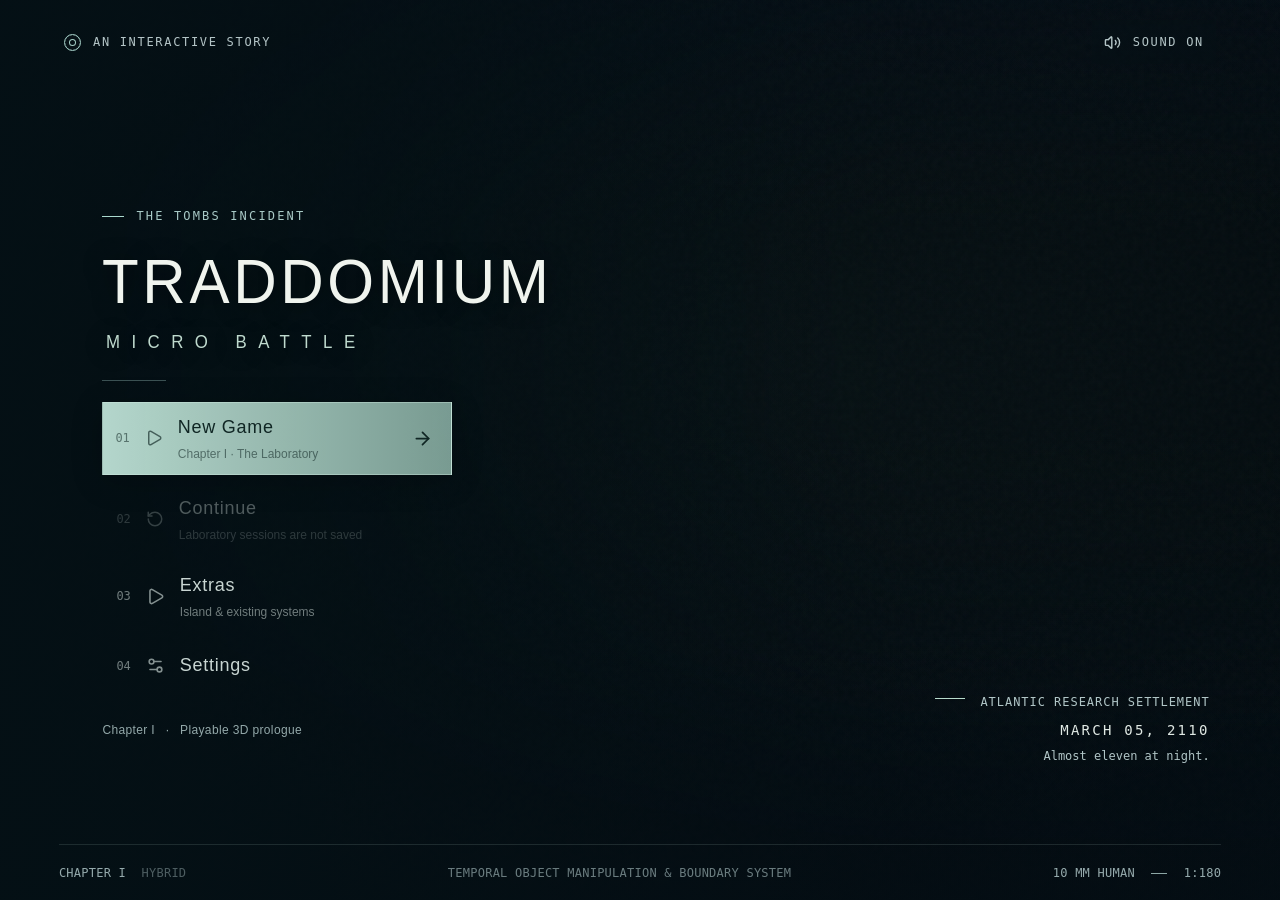
==== commit 9a311216: "Preview main 0441242: toon Jack and Sarah, Sarah's bump fixed seated Rebuilt from TRADDOMIUM-Micro-B" ====
--- a/index.html
+++ b/index.html
@@ -6,9 +6,14 @@
     <meta name="theme-color" content="#071217">
     <link rel="icon" href="data:image/svg+xml,%3Csvg xmlns='http://www.w3.org/2000/svg' viewBox='0 0 32 32'%3E%3Crect width='32' height='32' fill='%23071217'/%3E%3Cpath d='M7 8h18v4h-7v13h-4V12H7z' fill='%2392c8d3'/%3E%3C/svg%3E">
     <meta name="description" content="TRADDOMIUM Chapter One laboratory candidate. Recorded canonical dialogue, cinematic cameras and interactive objects.">
-    <title>TRADDOMIUM — Chapter One Candidate</title>
-    <script type="module" crossorigin src="./assets/index-B3zJnfyF.js"></script>
-    <link rel="stylesheet" crossorigin href="./assets/index-BL-Nbmpr.css">
+    <link rel="manifest" href="./manifest.webmanifest">
+    <link rel="apple-touch-icon" href="./icon-192.png">
+    <meta name="apple-mobile-web-app-capable" content="yes">
+    <meta name="apple-mobile-web-app-status-bar-style" content="black-translucent">
+    <meta name="apple-mobile-web-app-title" content="TRADDOMIUM">
+    <title>TRADDOMIUM: Micro Battle!</title>
+    <script type="module" crossorigin src="./assets/index-CPo6V3Bt.js"></script>
+    <link rel="stylesheet" crossorigin href="./assets/index-B9mbw7MH.css">
   </head>
   <body>
     <div id="root"></div>
--- a/assets/index-B9mbw7MH.css
+++ b/assets/index-B9mbw7MH.css
@@ -0,0 +1 @@
+@layer properties{@supports (((-webkit-hyphens:none)) and (not (margin-trim:inline))) or ((-moz-orient:inline) and (not (color:rgb(from red r g b)))){:root,:host{--shimmer-angle:20deg}*,:before,:after,::backdrop{--tw-translate-x:0;--tw-translate-y:0;--tw-translate-z:0;--tw-border-style:solid;--tw-leading:initial;--tw-font-weight:initial;--tw-shadow:0 0 #0000;--tw-shadow-color:initial;--tw-shadow-alpha:100%;--tw-inset-shadow:0 0 #0000;--tw-inset-shadow-color:initial;--tw-inset-shadow-alpha:100%;--tw-ring-color:initial;--tw-ring-shadow:0 0 #0000;--tw-inset-ring-color:initial;--tw-inset-ring-shadow:0 0 #0000;--tw-ring-inset:initial;--tw-ring-offset-width:0px;--tw-ring-offset-color:#fff;--tw-ring-offset-shadow:0 0 #0000;--tw-outline-style:solid;--tw-blur:initial;--tw-brightness:initial;--tw-contrast:initial;--tw-grayscale:initial;--tw-hue-rotate:initial;--tw-invert:initial;--tw-opacity:initial;--tw-saturate:initial;--tw-sepia:initial;--tw-drop-shadow:initial;--tw-drop-shadow-color:initial;--tw-drop-shadow-alpha:100%;--tw-drop-shadow-size:initial;--tw-duration:initial;--tw-content:"";--tw-animation-delay:0s;--tw-animation-direction:normal;--tw-animation-duration:initial;--tw-animation-fill-mode:none;--tw-animation-iteration-count:1;--tw-enter-blur:0;--tw-enter-opacity:1;--tw-enter-rotate:0;--tw-enter-scale:1;--tw-enter-translate-x:0;--tw-enter-translate-y:0;--tw-exit-blur:0;--tw-exit-opacity:1;--tw-exit-rotate:0;--tw-exit-scale:1;--tw-exit-translate-x:0;--tw-exit-translate-y:0;--scroll-fade-t:0px;--scroll-fade-b:0px;--scroll-fade-s:0px;--scroll-fade-e:0px;--scroll-fade-mask:initial;--shimmer-image:initial;--shimmer-text-fill:initial}}}@layer theme{:root,:host{--font-mono:ui-monospace,SFMono-Regular,Consolas,monospace;--color-black:#000;--color-white:#fff;--spacing:.25rem;--container-xs:20rem;--container-lg:32rem;--text-xs:.75rem;--text-xs--line-height:calc(1 / .75);--text-sm:.875rem;--text-sm--line-height:calc(1.25 / .875);--text-lg:1.125rem;--text-lg--line-height:calc(1.75 / 1.125);--font-weight-medium:500;--font-weight-semibold:600;--radius-xs:.125rem;--default-transition-duration:.15s;--default-transition-timing-function:cubic-bezier(.4, 0, .2, 1);--default-font-family:Arial,Helvetica,sans-serif;--default-mono-font-family:ui-monospace,SFMono-Regular,Consolas,monospace}}@layer base{*,:after,:before,::backdrop{box-sizing:border-box;border:0 solid;margin:0;padding:0}::file-selector-button{box-sizing:border-box;border:0 solid;margin:0;padding:0}html,:host{-webkit-text-size-adjust:100%;tab-size:4;line-height:1.5;font-family:var(--default-font-family,-apple-system, BlinkMacSystemFont, "Segoe UI", Roboto, "Helvetica Neue", "Noto Sans", Arial, sans-serif, "Apple Color Emoji", "Segoe UI Emoji", "Segoe UI Symbol", "Noto Color Emoji");font-feature-settings:var(--default-font-feature-settings,normal);font-variation-settings:var(--default-font-variation-settings,normal);-webkit-tap-highlight-color:transparent}hr{height:0;color:inherit;border-top-width:1px}abbr:where([title]){-webkit-text-decoration:underline dotted;text-decoration:underline dotted}h1,h2,h3,h4,h5,h6{font-size:inherit;font-weight:inherit}a{color:inherit;-webkit-text-decoration:inherit;text-decoration:inherit}b,strong{font-weight:bolder}code,kbd,samp,pre{font-family:var(--default-mono-font-family,ui-monospace, SFMono-Regular, Menlo, Monaco, Consolas, "Liberation Mono", "Courier New", monospace);font-feature-settings:var(--default-mono-font-feature-settings,normal);font-variation-settings:var(--default-mono-font-variation-settings,normal);font-size:1em}small{font-size:80%}sub,sup{vertical-align:baseline;font-size:75%;line-height:0;position:relative}sub{bottom:-.25em}sup{top:-.5em}table{text-indent:0;border-color:inherit;border-collapse:collapse}:-moz-focusring:where(:not(iframe)){outline:auto}progress{vertical-align:baseline}summary{display:list-item}ol,ul,menu{list-style:none}img,svg,video,canvas,audio,iframe,embed,object{vertical-align:middle;display:block}img,video{max-width:100%;height:auto}button,input,select,optgroup,textarea{font:inherit;font-feature-settings:inherit;font-variation-settings:inherit;letter-spacing:inherit;color:inherit;opacity:1;background-color:#0000;border-radius:0}::file-selector-button{font:inherit;font-feature-settings:inherit;font-variation-settings:inherit;letter-spacing:inherit;color:inherit;opacity:1;background-color:#0000;border-radius:0}:where(select:is([multiple],[size])) optgroup{font-weight:bolder}:where(select:is([multiple],[size])) optgroup option{padding-inline-start:20px}::file-selector-button{margin-inline-end:4px}::placeholder{opacity:1}@supports (not ((-webkit-appearance:-apple-pay-button))) or (contain-intrinsic-size:1px){::placeholder{color:currentColor}@supports (color:color-mix(in lab,red,red)){::placeholder{color:color-mix(in oklab,currentcolor 50%,transparent)}}}textarea{resize:vertical}::-webkit-search-decoration{-webkit-appearance:none}::-webkit-date-and-time-value{min-height:1lh;text-align:inherit}::-webkit-datetime-edit{display:inline-flex}::-webkit-datetime-edit-fields-wrapper{padding:0}::-webkit-datetime-edit{padding-block:0}::-webkit-datetime-edit-year-field{padding-block:0}::-webkit-datetime-edit-month-field{padding-block:0}::-webkit-datetime-edit-day-field{padding-block:0}::-webkit-datetime-edit-hour-field{padding-block:0}::-webkit-datetime-edit-minute-field{padding-block:0}::-webkit-datetime-edit-second-field{padding-block:0}::-webkit-datetime-edit-millisecond-field{padding-block:0}::-webkit-datetime-edit-meridiem-field{padding-block:0}::-webkit-calendar-picker-indicator{line-height:1}:-moz-ui-invalid{box-shadow:none}button,input:where([type=button],[type=reset],[type=submit]){appearance:button}::file-selector-button{appearance:button}::-webkit-inner-spin-button{height:auto}::-webkit-outer-spin-button{height:auto}[hidden]:where(:not([hidden=until-found])){display:none!important}}@layer components;@layer utilities{.pointer-events-none{pointer-events:none}.collapse{visibility:collapse}.invisible{visibility:hidden}.visible{visibility:visible}.sr-only{clip-path:inset(50%);white-space:nowrap;border-width:0;width:1px;height:1px;margin:-1px;padding:0;position:absolute;overflow:hidden}.absolute{position:absolute}.fixed{position:fixed}.relative{position:relative}.static{position:static}.inset-0{inset:0}.end-1{inset-inline-end:calc(var(--spacing) * 1)}.top-4{top:calc(var(--spacing) * 4)}.top-\[50\%\]{top:50%}.right-2{right:calc(var(--spacing) * 2)}.right-4{right:calc(var(--spacing) * 4)}.left-\[50\%\]{left:50%}.z-50{z-index:50}.row-7{grid-row:7}.row-8{grid-row:8}.row-9{grid-row:9}.row-10{grid-row:10}.row-11{grid-row:11}.row-12{grid-row:12}.row-13{grid-row:13}.row-14{grid-row:14}.row-15{grid-row:15}.row-16{grid-row:16}.row-17{grid-row:17}.row-18{grid-row:18}.row-19{grid-row:19}.row-20{grid-row:20}.row-21{grid-row:21}.row-22{grid-row:22}.row-23{grid-row:23}.row-24{grid-row:24}.row-25{grid-row:25}.row-26{grid-row:26}.row-27{grid-row:27}.row-28{grid-row:28}.row-29{grid-row:29}.row-30{grid-row:30}.row-31{grid-row:31}.row-32{grid-row:32}.row-33{grid-row:33}.row-34{grid-row:34}.row-35{grid-row:35}.row-36{grid-row:36}.row-37{grid-row:37}.row-38{grid-row:38}.row-39{grid-row:39}.row-40{grid-row:40}.row-41{grid-row:41}.row-42{grid-row:42}.row-43{grid-row:43}.row-44{grid-row:44}.row-45{grid-row:45}.row-46{grid-row:46}.row-47{grid-row:47}.row-48{grid-row:48}.row-49{grid-row:49}.row-50{grid-row:50}.row-51{grid-row:51}.row-52{grid-row:52}.-mx-1{margin-inline:calc(var(--spacing) * -1)}.my-1{margin-block:var(--spacing)}.mb-2{margin-bottom:calc(var(--spacing) * 2)}.block{display:block}.flex{display:flex}.grid{display:grid}.hidden{display:none}.inline-flex{display:inline-flex}.size-3\.5{width:calc(var(--spacing) * 3.5);height:calc(var(--spacing) * 3.5)}.size-4{width:calc(var(--spacing) * 4);height:calc(var(--spacing) * 4)}.size-6{width:calc(var(--spacing) * 6);height:calc(var(--spacing) * 6)}.size-8{width:calc(var(--spacing) * 8);height:calc(var(--spacing) * 8)}.size-9{width:calc(var(--spacing) * 9);height:calc(var(--spacing) * 9)}.size-10{width:calc(var(--spacing) * 10);height:calc(var(--spacing) * 10)}.size-16{width:calc(var(--spacing) * 16);height:calc(var(--spacing) * 16)}.h-6{height:calc(var(--spacing) * 6)}.h-8{height:calc(var(--spacing) * 8)}.h-9{height:calc(var(--spacing) * 9)}.h-10{height:calc(var(--spacing) * 10)}.h-\[calc\(100\%-1px\)\]{height:calc(100% - 1px)}.h-\[var\(--radix-select-trigger-height\)\]{height:var(--radix-select-trigger-height)}.h-px{height:1px}.max-h-\(--radix-select-content-available-height\){max-height:var(--radix-select-content-available-height)}.w-fit{width:fit-content}.w-full{width:100%}.max-w-\[calc\(100\%-2rem\)\]{max-width:calc(100% - 2rem)}.min-w-\[8rem\]{min-width:8rem}.min-w-\[var\(--radix-select-trigger-width\)\]{min-width:var(--radix-select-trigger-width)}.flex-1{flex:1}.shrink-0{flex-shrink:0}.grow{flex-grow:1}.origin-\(--radix-select-content-transform-origin\){transform-origin:var(--radix-select-content-transform-origin)}.translate-x-\[-50\%\]{--tw-translate-x:-50%;translate:var(--tw-translate-x) var(--tw-translate-y)}.translate-y-\[-50\%\]{--tw-translate-y:-50%;translate:var(--tw-translate-x) var(--tw-translate-y)}.cursor-default{cursor:default}.touch-none{touch-action:none}.scroll-my-1{scroll-margin-block:var(--spacing)}.grid-rows-\[auto_1fr\]{grid-template-rows:auto 1fr}.flex-col{flex-direction:column}.flex-col-reverse{flex-direction:column-reverse}.place-items-center{place-items:center}.items-center{align-items:center}.justify-between{justify-content:space-between}.justify-center{justify-content:center}.gap-1{gap:var(--spacing)}.gap-1\.5{gap:calc(var(--spacing) * 1.5)}.gap-2{gap:calc(var(--spacing) * 2)}.gap-4{gap:calc(var(--spacing) * 4)}.overflow-hidden{overflow:hidden}.overflow-x-hidden{overflow-x:hidden}.overflow-y-auto{overflow-y:auto}.rounded{border-radius:.25rem}.rounded-full{border-radius:3.40282e38px}.rounded-lg{border-radius:var(--radius)}.rounded-md{border-radius:calc(var(--radius) - 2px)}.rounded-sm{border-radius:calc(var(--radius) - 4px)}.rounded-xs{border-radius:var(--radius-xs)}.border{border-style:var(--tw-border-style);border-width:1px}.border-input{border-color:var(--input)}.border-primary{border-color:var(--primary)}.border-transparent{border-color:#0000}.bg-background{background-color:var(--background)}.bg-black\/50{background-color:#00000080}@supports (color:color-mix(in lab,red,red)){.bg-black\/50{background-color:color-mix(in oklab,var(--color-black) 50%,transparent)}}.bg-border{background-color:var(--border)}.bg-destructive{background-color:var(--destructive)}.bg-muted{background-color:var(--muted)}.bg-popover{background-color:var(--popover)}.bg-primary{background-color:var(--primary)}.bg-secondary{background-color:var(--secondary)}.bg-transparent{background-color:#0000}.bg-white{background-color:var(--color-white)}.p-1{padding:var(--spacing)}.p-6{padding:calc(var(--spacing) * 6)}.p-\[3px\]{padding:3px}.px-2{padding-inline:calc(var(--spacing) * 2)}.px-3{padding-inline:calc(var(--spacing) * 3)}.px-4{padding-inline:calc(var(--spacing) * 4)}.px-6{padding-inline:calc(var(--spacing) * 6)}.py-1{padding-block:var(--spacing)}.py-1\.5{padding-block:calc(var(--spacing) * 1.5)}.py-2{padding-block:calc(var(--spacing) * 2)}.pr-8{padding-right:calc(var(--spacing) * 8)}.pl-2{padding-left:calc(var(--spacing) * 2)}.text-center{text-align:center}.text-lg{font-size:var(--text-lg);line-height:var(--tw-leading,var(--text-lg--line-height))}.text-sm{font-size:var(--text-sm);line-height:var(--tw-leading,var(--text-sm--line-height))}.text-xs{font-size:var(--text-xs);line-height:var(--tw-leading,var(--text-xs--line-height))}.leading-none{--tw-leading:1;line-height:1}.font-medium{--tw-font-weight:var(--font-weight-medium);font-weight:var(--font-weight-medium)}.font-semibold{--tw-font-weight:var(--font-weight-semibold);font-weight:var(--font-weight-semibold)}.whitespace-nowrap{white-space:nowrap}.text-foreground\/60{color:var(--foreground)}@supports (color:color-mix(in lab,red,red)){.text-foreground\/60{color:color-mix(in oklab,var(--foreground) 60%,transparent)}}.text-muted-foreground{color:var(--muted-foreground)}.text-popover-foreground{color:var(--popover-foreground)}.text-primary{color:var(--primary)}.text-primary-foreground{color:var(--primary-foreground)}.text-secondary-foreground{color:var(--secondary-foreground)}.text-white{color:var(--color-white)}.underline-offset-4{text-underline-offset:4px}.opacity-50{opacity:.5}.opacity-70{opacity:.7}.shadow-lg{--tw-shadow:0 10px 15px -3px var(--tw-shadow-color,#0000001a), 0 4px 6px -4px var(--tw-shadow-color,#0000001a);box-shadow:var(--tw-inset-shadow),var(--tw-inset-ring-shadow),var(--tw-ring-offset-shadow),var(--tw-ring-shadow),var(--tw-shadow)}.shadow-md{--tw-shadow:0 4px 6px -1px var(--tw-shadow-color,#0000001a), 0 2px 4px -2px var(--tw-shadow-color,#0000001a);box-shadow:var(--tw-inset-shadow),var(--tw-inset-ring-shadow),var(--tw-ring-offset-shadow),var(--tw-ring-shadow),var(--tw-shadow)}.shadow-sm{--tw-shadow:0 1px 3px 0 var(--tw-shadow-color,#0000001a), 0 1px 2px -1px var(--tw-shadow-color,#0000001a);box-shadow:var(--tw-inset-shadow),var(--tw-inset-ring-shadow),var(--tw-ring-offset-shadow),var(--tw-ring-shadow),var(--tw-shadow)}.shadow-xs{--tw-shadow:0 1px 2px 0 var(--tw-shadow-color,#0000000d);box-shadow:var(--tw-inset-shadow),var(--tw-inset-ring-shadow),var(--tw-ring-offset-shadow),var(--tw-ring-shadow),var(--tw-shadow)}.ring{--tw-ring-shadow:var(--tw-ring-inset,) 0 0 0 calc(1px + var(--tw-ring-offset-width)) var(--tw-ring-color,currentcolor);box-shadow:var(--tw-inset-shadow),var(--tw-inset-ring-shadow),var(--tw-ring-offset-shadow),var(--tw-ring-shadow),var(--tw-shadow)}.ring-0{--tw-ring-shadow:var(--tw-ring-inset,) 0 0 0 calc(0px + var(--tw-ring-offset-width)) var(--tw-ring-color,currentcolor);box-shadow:var(--tw-inset-shadow),var(--tw-inset-ring-shadow),var(--tw-ring-offset-shadow),var(--tw-ring-shadow),var(--tw-shadow)}.ring-ring\/50{--tw-ring-color:var(--ring)}@supports (color:color-mix(in lab,red,red)){.ring-ring\/50{--tw-ring-color:color-mix(in oklab, var(--ring) 50%, transparent)}}.ring-offset-background{--tw-ring-offset-color:var(--background)}.outline-hidden{--tw-outline-style:none;outline-style:none}@media(forced-colors:active){.outline-hidden{outline-offset:2px;outline:2px solid #0000}}.outline{outline-style:var(--tw-outline-style);outline-width:1px}.blur{--tw-blur:blur(8px);filter:var(--tw-blur,) var(--tw-brightness,) var(--tw-contrast,) var(--tw-grayscale,) var(--tw-hue-rotate,) var(--tw-invert,) var(--tw-saturate,) var(--tw-sepia,) var(--tw-drop-shadow,)}.transition-\[color\,box-shadow\]{transition-property:color,box-shadow;transition-timing-function:var(--tw-ease,var(--default-transition-timing-function));transition-duration:var(--tw-duration,var(--default-transition-duration))}.transition-all{transition-property:all;transition-timing-function:var(--tw-ease,var(--default-transition-timing-function));transition-duration:var(--tw-duration,var(--default-transition-duration))}.transition-opacity{transition-property:opacity;transition-timing-function:var(--tw-ease,var(--default-transition-timing-function));transition-duration:var(--tw-duration,var(--default-transition-duration))}.transition-transform{transition-property:transform,translate,scale,rotate;transition-timing-function:var(--tw-ease,var(--default-transition-timing-function));transition-duration:var(--tw-duration,var(--default-transition-duration))}.duration-200{--tw-duration:.2s;transition-duration:.2s}.outline-none{--tw-outline-style:none;outline-style:none}.select-none{-webkit-user-select:none;user-select:none}.paused{animation-play-state:paused}.paused\!{animation-play-state:paused!important}.running{animation-play-state:running}.group-data-\[orientation\=horizontal\]\/tabs\:h-9:is(:where(.group\/tabs)[data-orientation=horizontal] *){height:calc(var(--spacing) * 9)}.group-data-\[orientation\=vertical\]\/tabs\:h-fit:is(:where(.group\/tabs)[data-orientation=vertical] *){height:fit-content}.group-data-\[orientation\=vertical\]\/tabs\:w-full:is(:where(.group\/tabs)[data-orientation=vertical] *){width:100%}.group-data-\[orientation\=vertical\]\/tabs\:flex-col:is(:where(.group\/tabs)[data-orientation=vertical] *){flex-direction:column}.group-data-\[orientation\=vertical\]\/tabs\:justify-start:is(:where(.group\/tabs)[data-orientation=vertical] *){justify-content:flex-start}.group-data-\[size\=default\]\/switch\:size-4:is(:where(.group\/switch)[data-size=default] *){width:calc(var(--spacing) * 4);height:calc(var(--spacing) * 4)}.group-data-\[size\=sm\]\/alert-dialog-content\:grid:is(:where(.group\/alert-dialog-content)[data-size=sm] *){display:grid}.group-data-\[size\=sm\]\/alert-dialog-content\:grid-cols-2:is(:where(.group\/alert-dialog-content)[data-size=sm] *){grid-template-columns:repeat(2,minmax(0,1fr))}.group-data-\[size\=sm\]\/switch\:size-3:is(:where(.group\/switch)[data-size=sm] *){width:calc(var(--spacing) * 3);height:calc(var(--spacing) * 3)}.group-data-\[variant\=line\]\/tabs-list\:bg-transparent:is(:where(.group\/tabs-list)[data-variant=line] *){background-color:#0000}.after\:absolute:after{content:var(--tw-content);position:absolute}.after\:bg-foreground:after{content:var(--tw-content);background-color:var(--foreground)}.after\:opacity-0:after{content:var(--tw-content);opacity:0}.after\:transition-opacity:after{content:var(--tw-content);transition-property:opacity;transition-timing-function:var(--tw-ease,var(--default-transition-timing-function));transition-duration:var(--tw-duration,var(--default-transition-duration))}.group-data-\[orientation\=horizontal\]\/tabs\:after\:inset-x-0:is(:where(.group\/tabs)[data-orientation=horizontal] *):after{content:var(--tw-content);inset-inline:0}.group-data-\[orientation\=horizontal\]\/tabs\:after\:bottom-\[-5px\]:is(:where(.group\/tabs)[data-orientation=horizontal] *):after{content:var(--tw-content);bottom:-5px}.group-data-\[orientation\=horizontal\]\/tabs\:after\:h-0\.5:is(:where(.group\/tabs)[data-orientation=horizontal] *):after{content:var(--tw-content);height:calc(var(--spacing) * .5)}.group-data-\[orientation\=vertical\]\/tabs\:after\:inset-y-0:is(:where(.group\/tabs)[data-orientation=vertical] *):after{content:var(--tw-content);inset-block:0}.group-data-\[orientation\=vertical\]\/tabs\:after\:-right-1:is(:where(.group\/tabs)[data-orientation=vertical] *):after{content:var(--tw-content);right:calc(var(--spacing) * -1)}.group-data-\[orientation\=vertical\]\/tabs\:after\:w-0\.5:is(:where(.group\/tabs)[data-orientation=vertical] *):after{content:var(--tw-content);width:calc(var(--spacing) * .5)}@media(hover:hover){.hover\:bg-accent:hover{background-color:var(--accent)}.hover\:bg-destructive\/90:hover{background-color:var(--destructive)}@supports (color:color-mix(in lab,red,red)){.hover\:bg-destructive\/90:hover{background-color:color-mix(in oklab,var(--destructive) 90%,transparent)}}.hover\:bg-primary\/90:hover{background-color:var(--primary)}@supports (color:color-mix(in lab,red,red)){.hover\:bg-primary\/90:hover{background-color:color-mix(in oklab,var(--primary) 90%,transparent)}}.hover\:bg-secondary\/80:hover{background-color:var(--secondary)}@supports (color:color-mix(in lab,red,red)){.hover\:bg-secondary\/80:hover{background-color:color-mix(in oklab,var(--secondary) 80%,transparent)}}.hover\:text-accent-foreground:hover{color:var(--accent-foreground)}.hover\:text-foreground:hover{color:var(--foreground)}.hover\:underline:hover{text-decoration-line:underline}.hover\:opacity-100:hover{opacity:1}.hover\:ring-4:hover{--tw-ring-shadow:var(--tw-ring-inset,) 0 0 0 calc(4px + var(--tw-ring-offset-width)) var(--tw-ring-color,currentcolor);box-shadow:var(--tw-inset-shadow),var(--tw-inset-ring-shadow),var(--tw-ring-offset-shadow),var(--tw-ring-shadow),var(--tw-shadow)}}.focus\:bg-accent:focus{background-color:var(--accent)}.focus\:text-accent-foreground:focus{color:var(--accent-foreground)}.focus\:ring-2:focus{--tw-ring-shadow:var(--tw-ring-inset,) 0 0 0 calc(2px + var(--tw-ring-offset-width)) var(--tw-ring-color,currentcolor);box-shadow:var(--tw-inset-shadow),var(--tw-inset-ring-shadow),var(--tw-ring-offset-shadow),var(--tw-ring-shadow),var(--tw-shadow)}.focus\:ring-ring:focus{--tw-ring-color:var(--ring)}.focus\:ring-offset-2:focus{--tw-ring-offset-width:2px;--tw-ring-offset-shadow:var(--tw-ring-inset,) 0 0 0 var(--tw-ring-offset-width) var(--tw-ring-offset-color)}.focus\:outline-hidden:focus{--tw-outline-style:none;outline-style:none}@media(forced-colors:active){.focus\:outline-hidden:focus{outline-offset:2px;outline:2px solid #0000}}.focus-visible\:border-ring:focus-visible{border-color:var(--ring)}.focus-visible\:ring-4:focus-visible{--tw-ring-shadow:var(--tw-ring-inset,) 0 0 0 calc(4px + var(--tw-ring-offset-width)) var(--tw-ring-color,currentcolor);box-shadow:var(--tw-inset-shadow),var(--tw-inset-ring-shadow),var(--tw-ring-offset-shadow),var(--tw-ring-shadow),var(--tw-shadow)}.focus-visible\:ring-\[3px\]:focus-visible{--tw-ring-shadow:var(--tw-ring-inset,) 0 0 0 calc(3px + var(--tw-ring-offset-width)) var(--tw-ring-color,currentcolor);box-shadow:var(--tw-inset-shadow),var(--tw-inset-ring-shadow),var(--tw-ring-offset-shadow),var(--tw-ring-shadow),var(--tw-shadow)}.focus-visible\:ring-destructive\/20:focus-visible{--tw-ring-color:var(--destructive)}@supports (color:color-mix(in lab,red,red)){.focus-visible\:ring-destructive\/20:focus-visible{--tw-ring-color:color-mix(in oklab, var(--destructive) 20%, transparent)}}.focus-visible\:ring-ring\/50:focus-visible{--tw-ring-color:var(--ring)}@supports (color:color-mix(in lab,red,red)){.focus-visible\:ring-ring\/50:focus-visible{--tw-ring-color:color-mix(in oklab, var(--ring) 50%, transparent)}}.focus-visible\:outline-hidden:focus-visible{--tw-outline-style:none;outline-style:none}@media(forced-colors:active){.focus-visible\:outline-hidden:focus-visible{outline-offset:2px;outline:2px solid #0000}}.focus-visible\:outline-1:focus-visible{outline-style:var(--tw-outline-style);outline-width:1px}.focus-visible\:outline-ring:focus-visible{outline-color:var(--ring)}.disabled\:pointer-events-none:disabled{pointer-events:none}.disabled\:cursor-not-allowed:disabled{cursor:not-allowed}.disabled\:opacity-50:disabled{opacity:.5}.has-data-\[slot\=alert-dialog-media\]\:grid-rows-\[auto_auto_1fr\]:has([data-slot=alert-dialog-media]){grid-template-rows:auto auto 1fr}.has-data-\[slot\=alert-dialog-media\]\:gap-x-6:has([data-slot=alert-dialog-media]){column-gap:calc(var(--spacing) * 6)}.has-\[\>svg\]\:px-1\.5:has(>svg){padding-inline:calc(var(--spacing) * 1.5)}.has-\[\>svg\]\:px-2\.5:has(>svg){padding-inline:calc(var(--spacing) * 2.5)}.has-\[\>svg\]\:px-3:has(>svg){padding-inline:calc(var(--spacing) * 3)}.has-\[\>svg\]\:px-4:has(>svg){padding-inline:calc(var(--spacing) * 4)}.aria-invalid\:border-destructive[aria-invalid=true]{border-color:var(--destructive)}.aria-invalid\:ring-destructive\/20[aria-invalid=true]{--tw-ring-color:var(--destructive)}@supports (color:color-mix(in lab,red,red)){.aria-invalid\:ring-destructive\/20[aria-invalid=true]{--tw-ring-color:color-mix(in oklab, var(--destructive) 20%, transparent)}}.data-\[disabled\]\:pointer-events-none[data-disabled]{pointer-events:none}.data-\[disabled\]\:opacity-50[data-disabled]{opacity:.5}.data-\[orientation\=horizontal\]\:h-1\.5[data-orientation=horizontal]{height:calc(var(--spacing) * 1.5)}.data-\[orientation\=horizontal\]\:h-full[data-orientation=horizontal]{height:100%}.data-\[orientation\=horizontal\]\:w-full[data-orientation=horizontal]{width:100%}.data-\[orientation\=horizontal\]\:flex-col[data-orientation=horizontal]{flex-direction:column}.data-\[orientation\=vertical\]\:h-full[data-orientation=vertical]{height:100%}.data-\[orientation\=vertical\]\:min-h-44[data-orientation=vertical]{min-height:calc(var(--spacing) * 44)}.data-\[orientation\=vertical\]\:w-1\.5[data-orientation=vertical]{width:calc(var(--spacing) * 1.5)}.data-\[orientation\=vertical\]\:w-auto[data-orientation=vertical]{width:auto}.data-\[orientation\=vertical\]\:w-full[data-orientation=vertical]{width:100%}.data-\[orientation\=vertical\]\:flex-col[data-orientation=vertical]{flex-direction:column}.data-\[placeholder\]\:text-muted-foreground[data-placeholder]{color:var(--muted-foreground)}.data-\[side\=bottom\]\:translate-y-1[data-side=bottom]{--tw-translate-y:var(--spacing);translate:var(--tw-translate-x) var(--tw-translate-y)}.data-\[side\=bottom\]\:slide-in-from-top-2[data-side=bottom]{--tw-enter-translate-y:calc(2*var(--spacing)*-1)}.data-\[side\=left\]\:-translate-x-1[data-side=left]{--tw-translate-x:calc(var(--spacing) * -1);translate:var(--tw-translate-x) var(--tw-translate-y)}.data-\[side\=left\]\:slide-in-from-right-2[data-side=left]{--tw-enter-translate-x:calc(2*var(--spacing))}.data-\[side\=right\]\:translate-x-1[data-side=right]{--tw-translate-x:var(--spacing);translate:var(--tw-translate-x) var(--tw-translate-y)}.data-\[side\=right\]\:slide-in-from-left-2[data-side=right]{--tw-enter-translate-x:calc(2*var(--spacing)*-1)}.data-\[side\=top\]\:-translate-y-1[data-side=top]{--tw-translate-y:calc(var(--spacing) * -1);translate:var(--tw-translate-x) var(--tw-translate-y)}.data-\[side\=top\]\:slide-in-from-bottom-2[data-side=top]{--tw-enter-translate-y:calc(2*var(--spacing))}.data-\[size\=default\]\:h-9[data-size=default]{height:calc(var(--spacing) * 9)}.data-\[size\=default\]\:h-\[1\.15rem\][data-size=default]{height:1.15rem}.data-\[size\=default\]\:w-8[data-size=default]{width:calc(var(--spacing) * 8)}.data-\[size\=sm\]\:h-3\.5[data-size=sm]{height:calc(var(--spacing) * 3.5)}.data-\[size\=sm\]\:h-8[data-size=sm]{height:calc(var(--spacing) * 8)}.data-\[size\=sm\]\:w-6[data-size=sm]{width:calc(var(--spacing) * 6)}.data-\[size\=sm\]\:max-w-xs[data-size=sm]{max-width:var(--container-xs)}:is(.\*\:data-\[slot\=select-value\]\:line-clamp-1>*)[data-slot=select-value]{-webkit-line-clamp:1;-webkit-box-orient:vertical;display:-webkit-box;overflow:hidden}:is(.\*\:data-\[slot\=select-value\]\:flex>*)[data-slot=select-value]{display:flex}:is(.\*\:data-\[slot\=select-value\]\:items-center>*)[data-slot=select-value]{align-items:center}:is(.\*\:data-\[slot\=select-value\]\:gap-2>*)[data-slot=select-value]{gap:calc(var(--spacing) * 2)}.data-\[state\=active\]\:bg-background[data-state=active]{background-color:var(--background)}.data-\[state\=active\]\:text-foreground[data-state=active]{color:var(--foreground)}.group-data-\[variant\=default\]\/tabs-list\:data-\[state\=active\]\:shadow-sm:is(:where(.group\/tabs-list)[data-variant=default] *)[data-state=active]{--tw-shadow:0 1px 3px 0 var(--tw-shadow-color,#0000001a), 0 1px 2px -1px var(--tw-shadow-color,#0000001a);box-shadow:var(--tw-inset-shadow),var(--tw-inset-ring-shadow),var(--tw-ring-offset-shadow),var(--tw-ring-shadow),var(--tw-shadow)}.group-data-\[variant\=line\]\/tabs-list\:data-\[state\=active\]\:bg-transparent:is(:where(.group\/tabs-list)[data-variant=line] *)[data-state=active]{background-color:#0000}.group-data-\[variant\=line\]\/tabs-list\:data-\[state\=active\]\:shadow-none:is(:where(.group\/tabs-list)[data-variant=line] *)[data-state=active]{--tw-shadow:0 0 #0000;box-shadow:var(--tw-inset-shadow),var(--tw-inset-ring-shadow),var(--tw-ring-offset-shadow),var(--tw-ring-shadow),var(--tw-shadow)}.group-data-\[variant\=line\]\/tabs-list\:data-\[state\=active\]\:after\:opacity-100:is(:where(.group\/tabs-list)[data-variant=line] *)[data-state=active]:after{content:var(--tw-content);opacity:1}.data-\[state\=checked\]\:translate-x-\[calc\(100\%-2px\)\][data-state=checked]{--tw-translate-x: calc(100% - 2px) ;translate:var(--tw-translate-x) var(--tw-translate-y)}.data-\[state\=checked\]\:bg-primary[data-state=checked]{background-color:var(--primary)}.data-\[state\=closed\]\:animate-out[data-state=closed]{animation:exit var(--tw-animation-duration,var(--tw-duration,.15s))var(--tw-ease,ease)var(--tw-animation-delay,0s)var(--tw-animation-iteration-count,1)var(--tw-animation-direction,normal)var(--tw-animation-fill-mode,none)}.data-\[state\=closed\]\:fade-out-0[data-state=closed]{--tw-exit-opacity:0}.data-\[state\=closed\]\:zoom-out-95[data-state=closed]{--tw-exit-scale:.95}.data-\[state\=open\]\:animate-in[data-state=open]{animation:enter var(--tw-animation-duration,var(--tw-duration,.15s))var(--tw-ease,ease)var(--tw-animation-delay,0s)var(--tw-animation-iteration-count,1)var(--tw-animation-direction,normal)var(--tw-animation-fill-mode,none)}.data-\[state\=open\]\:bg-accent[data-state=open]{background-color:var(--accent)}.data-\[state\=open\]\:text-muted-foreground[data-state=open]{color:var(--muted-foreground)}.data-\[state\=open\]\:fade-in-0[data-state=open]{--tw-enter-opacity:0}.data-\[state\=open\]\:zoom-in-95[data-state=open]{--tw-enter-scale:.95}.data-\[state\=unchecked\]\:translate-x-0[data-state=unchecked]{--tw-translate-x:0px;translate:var(--tw-translate-x) var(--tw-translate-y)}.data-\[state\=unchecked\]\:bg-input[data-state=unchecked]{background-color:var(--input)}.data-\[variant\=line\]\:rounded-none[data-variant=line]{border-radius:0}@media(min-width:40rem){.sm\:max-w-lg{max-width:var(--container-lg)}.sm\:flex-row{flex-direction:row}.sm\:justify-end{justify-content:flex-end}.sm\:text-left{text-align:left}.sm\:group-data-\[size\=default\]\/alert-dialog-content\:row-span-2:is(:where(.group\/alert-dialog-content)[data-size=default] *){grid-row:span 2/span 2}.sm\:group-data-\[size\=default\]\/alert-dialog-content\:place-items-start:is(:where(.group\/alert-dialog-content)[data-size=default] *){place-items:start}.sm\:group-data-\[size\=default\]\/alert-dialog-content\:text-left:is(:where(.group\/alert-dialog-content)[data-size=default] *){text-align:left}.sm\:group-data-\[size\=default\]\/alert-dialog-content\:group-has-data-\[slot\=alert-dialog-media\]\/alert-dialog-content\:col-start-2:is(:where(.group\/alert-dialog-content)[data-size=default] *):is(:where(.group\/alert-dialog-content):has([data-slot=alert-dialog-media]) *){grid-column-start:2}.sm\:group-data-\[size\=default\]\/alert-dialog-content\:has-data-\[slot\=alert-dialog-media\]\:grid-rows-\[auto_1fr\]:is(:where(.group\/alert-dialog-content)[data-size=default] *):has([data-slot=alert-dialog-media]){grid-template-rows:auto 1fr}.data-\[size\=default\]\:sm\:max-w-lg[data-size=default]{max-width:var(--container-lg)}}@media(prefers-color-scheme:dark){.dark\:border-input{border-color:var(--input)}.dark\:bg-destructive\/60{background-color:var(--destructive)}@supports (color:color-mix(in lab,red,red)){.dark\:bg-destructive\/60{background-color:color-mix(in oklab,var(--destructive) 60%,transparent)}}.dark\:bg-input\/30{background-color:var(--input)}@supports (color:color-mix(in lab,red,red)){.dark\:bg-input\/30{background-color:color-mix(in oklab,var(--input) 30%,transparent)}}.dark\:text-muted-foreground{color:var(--muted-foreground)}@media(hover:hover){.dark\:hover\:bg-accent\/50:hover{background-color:var(--accent)}@supports (color:color-mix(in lab,red,red)){.dark\:hover\:bg-accent\/50:hover{background-color:color-mix(in oklab,var(--accent) 50%,transparent)}}.dark\:hover\:bg-input\/50:hover{background-color:var(--input)}@supports (color:color-mix(in lab,red,red)){.dark\:hover\:bg-input\/50:hover{background-color:color-mix(in oklab,var(--input) 50%,transparent)}}.dark\:hover\:text-foreground:hover{color:var(--foreground)}}.dark\:focus-visible\:ring-destructive\/40:focus-visible{--tw-ring-color:var(--destructive)}@supports (color:color-mix(in lab,red,red)){.dark\:focus-visible\:ring-destructive\/40:focus-visible{--tw-ring-color:color-mix(in oklab, var(--destructive) 40%, transparent)}}.dark\:aria-invalid\:ring-destructive\/40[aria-invalid=true]{--tw-ring-color:var(--destructive)}@supports (color:color-mix(in lab,red,red)){.dark\:aria-invalid\:ring-destructive\/40[aria-invalid=true]{--tw-ring-color:color-mix(in oklab, var(--destructive) 40%, transparent)}}.dark\:data-\[state\=active\]\:border-input[data-state=active]{border-color:var(--input)}.dark\:data-\[state\=active\]\:bg-input\/30[data-state=active]{background-color:var(--input)}@supports (color:color-mix(in lab,red,red)){.dark\:data-\[state\=active\]\:bg-input\/30[data-state=active]{background-color:color-mix(in oklab,var(--input) 30%,transparent)}}.dark\:data-\[state\=active\]\:text-foreground[data-state=active]{color:var(--foreground)}.dark\:group-data-\[variant\=line\]\/tabs-list\:data-\[state\=active\]\:border-transparent:is(:where(.group\/tabs-list)[data-variant=line] *)[data-state=active]{border-color:#0000}.dark\:group-data-\[variant\=line\]\/tabs-list\:data-\[state\=active\]\:bg-transparent:is(:where(.group\/tabs-list)[data-variant=line] *)[data-state=active]{background-color:#0000}.dark\:data-\[state\=checked\]\:bg-primary-foreground[data-state=checked]{background-color:var(--primary-foreground)}.dark\:data-\[state\=unchecked\]\:bg-foreground[data-state=unchecked]{background-color:var(--foreground)}.dark\:data-\[state\=unchecked\]\:bg-input\/80[data-state=unchecked]{background-color:var(--input)}@supports (color:color-mix(in lab,red,red)){.dark\:data-\[state\=unchecked\]\:bg-input\/80[data-state=unchecked]{background-color:color-mix(in oklab,var(--input) 80%,transparent)}}}.\[\&_svg\]\:pointer-events-none svg{pointer-events:none}.\[\&_svg\]\:shrink-0 svg{flex-shrink:0}.\[\&_svg\:not\(\[class\*\=\'size-\'\]\)\]\:size-3 svg:not([class*=size-]){width:calc(var(--spacing) * 3);height:calc(var(--spacing) * 3)}.\[\&_svg\:not\(\[class\*\=\'size-\'\]\)\]\:size-4 svg:not([class*=size-]){width:calc(var(--spacing) * 4);height:calc(var(--spacing) * 4)}.\[\&_svg\:not\(\[class\*\=\'text-\'\]\)\]\:text-muted-foreground svg:not([class*=text-]){color:var(--muted-foreground)}:is(.\*\:\[span\]\:last\:flex>*):is(span):last-child{display:flex}:is(.\*\:\[span\]\:last\:items-center>*):is(span):last-child{align-items:center}:is(.\*\:\[span\]\:last\:gap-2>*):is(span):last-child{gap:calc(var(--spacing) * 2)}:is(.\*\:\[svg\:not\(\[class\*\=\'size-\'\]\)\]\:size-8>*):is(svg:not([class*=size-])){width:calc(var(--spacing) * 8);height:calc(var(--spacing) * 8)}}@property --tw-animation-delay{syntax:"*";inherits:false;initial-value:0s}@property --tw-animation-direction{syntax:"*";inherits:false;initial-value:normal}@property --tw-animation-duration{syntax:"*";inherits:false}@property --tw-animation-fill-mode{syntax:"*";inherits:false;initial-value:none}@property --tw-animation-iteration-count{syntax:"*";inherits:false;initial-value:1}@property --tw-enter-blur{syntax:"*";inherits:false;initial-value:0}@property --tw-enter-opacity{syntax:"*";inherits:false;initial-value:1}@property --tw-enter-rotate{syntax:"*";inherits:false;initial-value:0}@property --tw-enter-scale{syntax:"*";inherits:false;initial-value:1}@property --tw-enter-translate-x{syntax:"*";inherits:false;initial-value:0}@property --tw-enter-translate-y{syntax:"*";inherits:false;initial-value:0}@property --tw-exit-blur{syntax:"*";inherits:false;initial-value:0}@property --tw-exit-opacity{syntax:"*";inherits:false;initial-value:1}@property --tw-exit-rotate{syntax:"*";inherits:false;initial-value:0}@property --tw-exit-scale{syntax:"*";inherits:false;initial-value:1}@property --tw-exit-translate-x{syntax:"*";inherits:false;initial-value:0}@property --tw-exit-translate-y{syntax:"*";inherits:false;initial-value:0}@property --scroll-fade-t{syntax:"<length-percentage>";inherits:false;initial-value:0}@property --scroll-fade-b{syntax:"<length-percentage>";inherits:false;initial-value:0}@property --scroll-fade-s{syntax:"<length-percentage>";inherits:false;initial-value:0}@property --scroll-fade-e{syntax:"<length-percentage>";inherits:false;initial-value:0}@property --scroll-fade-mask{syntax:"*";inherits:false}@property --shimmer-angle{syntax:"<angle>";inherits:true;initial-value:20deg}@property --shimmer-image{syntax:"*";inherits:false}@property --shimmer-text-fill{syntax:"*";inherits:false}@media(prefers-reduced-motion:reduce){.shimmer{-webkit-text-fill-color:currentColor;background-image:none;animation:none}}:root{--background:#071217;--foreground:#e7efed;--card:#0d2026;--card-foreground:#e7efed;--popover:#10262d;--popover-foreground:#e7efed;--primary:#9bdcd0;--primary-foreground:#092021;--secondary:#152d33;--secondary-foreground:#d6e5e5;--muted:#1b3339;--muted-foreground:#9ab0b4;--accent:#25484b;--accent-foreground:#edfaf6;--destructive:#e69172;--border:#365056;--input:#29474d;--ring:#a0dfd6;--radius:.4rem;--chart-1:#9bdcd0;--chart-2:#d4b680;--chart-3:#7ba4b6;--chart-4:#b992a5;--chart-5:#9aa9a3}*{box-sizing:border-box}html,body{color:#e7efed;background:#071217;min-height:100%;margin:0}body{font-family:Arial,Helvetica,sans-serif;font-size:16px}button,a,input{touch-action:manipulation}button{cursor:pointer;font:inherit}button:disabled{cursor:default;opacity:.38}button:focus-visible,a:focus-visible{outline-offset:5px;outline:2px solid #b4e8db}button,a{-webkit-tap-highlight-color:transparent}h1,h2,h3,p{margin:0}button{transition:background .2s,color .2s,border-color .2s,transform .2s}a{color:inherit}.tmb-app{min-height:100dvh}.eyebrow{color:#9db7b8;letter-spacing:.17em;text-transform:uppercase;font-size:.75rem;font-family:var(--font-mono);display:block}.amber{color:#e8a78b}.icon-button{color:#d2e5e2;background:#0a1a2080;border:1px solid #b1d8d126;border-radius:50%;justify-content:center;align-items:center;width:44px;height:44px;display:inline-flex}.icon-button:hover{background:#264d50}.primary-button,.secondary-button{letter-spacing:.035em;color:#0b2426;background:#b1dbd0;border:1px solid #91c6bf;border-radius:2px;justify-content:space-between;align-items:center;gap:26px;min-height:48px;padding:14px 22px;font-size:.9375rem;display:flex}.primary-button:hover{background:#d7f2e9;transform:translateY(-1px)}.secondary-button{color:#d2e5e2;background:#173238;border-color:#3e6266}.secondary-button:hover{background:#274a50}.text-button{color:#d8e7e2;background:0 0;border:0;justify-content:center;align-items:center;gap:12px;min-height:44px;font-size:.875rem;display:inline-flex}.text-button:hover{color:#b0ecd7}.cinematic{pointer-events:none;background:#030a0d;position:absolute;inset:0;overflow:hidden}.image-plane{will-change:transform;background-position:66%;background-size:cover;transition:filter 2s,background-position 3s;animation:35s ease-in-out infinite alternate camera-drift;position:absolute;inset:-3%}.title-scene .image-plane{filter:brightness(.82);background-position:64%;animation:28s ease-in-out infinite alternate title-drift}.scene-vignette{background:linear-gradient(#030c15a6,#0000 25% 48%,#020b12db),linear-gradient(90deg,#0311168c,#0000 65%);position:absolute;inset:0}.film-grain{opacity:.06;background-image:url("data:image/svg+xml,%3Csvg viewBox='0 0 180 180' xmlns='http://www.w3.org/2000/svg'%3E%3Cfilter id='n'%3E%3CfeTurbulence type='fractalNoise' baseFrequency='.85' numOctaves='3' stitchTiles='stitch'/%3E%3C/filter%3E%3Crect width='100%25' height='100%25' opacity='.5' filter='url(%23n)'/%3E%3C/svg%3E");position:absolute;inset:0}.light-haze{background:radial-gradient(at 65% 40%,#88e1df08,#0000 65%);position:absolute;inset:0}.dust-field i{opacity:0;background:#acdfd9;width:2px;height:2px;animation:12s infinite dust-drift;position:absolute;top:70%;left:20%;box-shadow:0 0 8px #8cceca}.dust-field i:nth-child(2){animation-delay:2s;top:24%;left:35%}.dust-field i:nth-child(3){animation-delay:4s;top:62%;left:60%}.dust-field i:nth-child(4){animation-delay:3s;top:34%;left:70%}.dust-field i:nth-child(5){animation-delay:8s;top:57%;left:48%}.dust-field i:nth-child(6){animation-delay:5s;top:80%;left:87%}.dust-field i:nth-child(7){animation-delay:9s;top:35%;left:12%}.dust-field i:nth-child(8){animation-delay:6s;top:14%;left:78%}.still *,.paused *,.reduce-motion .cinematic *{transition:none!important;animation:none!important}.alarm-wash{background:linear-gradient(100deg,#ad2f1d26,#0000 70%);animation:3s ease-in-out infinite alarm-wash;position:absolute;inset:0}.soft-effects .alarm-wash{opacity:.18;animation:none}.console .image-plane{filter:brightness(.6);background-position:0 58%;background-size:220%;animation:none}.corridor .image-plane{filter:brightness(.6);background-position:0 44%;background-size:185%}.array .image-plane{background-position:75% 40%}.aftermath .image-plane{filter:brightness(.62)saturate(.6)}.array-field{mix-blend-mode:screen;opacity:.36;filter:blur(4px);width:27vw;max-width:440px;height:27vw;max-height:440px;position:absolute;top:25%;left:50%}.array-field span{border:1px solid #8ddeed;border-radius:50%;animation:7s linear infinite field-rotation;position:absolute;inset:0;box-shadow:0 0 36px #63cdde70,inset 0 0 20px #8bd3ef30}.array-field span:nth-child(2){animation-duration:5s;inset:10%;transform:rotateX(60deg)}.array-field span:nth-child(3){animation-duration:3s;inset:20%;transform:rotateY(60deg)}.window .image-plane,.ending .image-plane{filter:brightness(.8);background-position:50%}.cameras .image-plane{filter:saturate(.65)brightness(.7);background-position:50% 20%;animation:none;transform:scale(1.7)}.camera-west .image-plane{background-position:30% 80%;transform:scale(2)}.camera-water .image-plane{transform-origin:79% 55%;background-position:87% 52%;transform:scale(2.4)}.camera-zoom .image-plane{background-position:50% 12%;transform:scale(1.2)}.camera-tree .image-plane{filter:brightness(.25)saturate(.55);background-position:100% 33.333%;background-size:400% 400%;transform:scale(4);background-image:url(/assets/scale-atlas.webp)!important}.scanlines{opacity:.6;background:repeating-linear-gradient(0deg,#0000 0 3px,#0002 4px);position:absolute;inset:0}.activation-layer{position:absolute;inset:0}.energy-halo{opacity:0;background:radial-gradient(at 63% 43%,#d9ffffbb,#0000 53%);position:absolute;inset:-30%}.phase-0 .energy-halo{animation:2.6s ease-in forwards charge-up}.whiteout{opacity:0;background:#e6f8f5;transition:opacity .4s;position:absolute;inset:0}.phase-1 .whiteout{opacity:1}.darkness{opacity:0;background:#010305;transition:opacity .5s;position:absolute;inset:0}.phase-2 .darkness{opacity:1}.phase-3 .whiteout{animation:1.9s ease-out return-flash}.phase-4 .whiteout{opacity:0}.soft-effects .whiteout{background:#527b7a}.soft-effects .energy-halo{opacity:.15;animation:none}.activating:not(.still):not(.soft-effects) .image-plane{animation:.3s infinite camera-shake}.shutdown-blackout{background:#02060a;animation:2.1s forwards shutdown-fade;position:absolute;inset:0}.title-screen{background:#071217;height:100dvh;min-height:760px;position:relative;overflow:hidden}.title-shade{background:linear-gradient(90deg,#041015f0,#041015bd 25%,#04101518 70%),linear-gradient(#0000 72%,#040d13e6);position:absolute;inset:0}.title-header{justify-content:space-between;align-items:center;display:flex;position:absolute;top:38px;left:4.6%;right:4.6%}.edition-mark,.sound-toggle{font-family:var(--font-mono);letter-spacing:.14em;color:#b4c5c7;align-items:center;gap:12px;font-size:.75rem;display:flex}.tiny-ring{border:1px solid #a4cec6;border-radius:50%;width:17px;height:17px;display:inline-block;box-shadow:inset 0 0 0 4px #071217,inset 0 0 0 5px #a4cec6}.sound-toggle{background:#06121760;border:0;min-height:44px;padding:12px}.title-content{width:580px;max-width:48%;position:absolute;top:23%;left:8%}.title-kicker{font-size:.75rem;font-family:var(--font-mono);letter-spacing:.18em;color:#a8c9c6;align-items:center;gap:12px;margin-bottom:26px;display:flex}.title-kicker>span{background:#aad9ce;width:22px;height:1px}.title-content h1{letter-spacing:.06em;color:#f0f4ee;text-shadow:0 3px 24px #0007;font-size:clamp(2.3rem,4.7vw,5.2rem);font-weight:400;line-height:1.05;transform:scaleY(1.04)}.title-content h1>span{letter-spacing:.68em;color:#bfdace;margin-top:18px;padding-left:4px;font-size:.28em;display:block}.title-divider{background:#9ec8c65c;width:64px;height:1px;margin:30px 0 21px}.title-menu{flex-direction:column;gap:4px;width:350px;max-width:100%;display:flex}.title-menu button{text-align:left;color:#c8d5d2;background:0 0;border:1px solid #0000;border-left-width:2px;align-items:center;gap:15px;width:100%;min-height:58px;padding:11px 18px 11px 12px;display:flex}.title-menu button>svg:first-of-type{opacity:.65}.title-menu button>span:nth-of-type(2){letter-spacing:.04em;flex:1;font-size:1.125rem}.title-menu button>svg:last-child{opacity:0}.title-menu button:hover{background:#a9d8cd12;border-left-color:#acd9d0}.title-menu button:hover>svg:last-child{opacity:1}.title-menu button.menu-primary{color:#102624;background:linear-gradient(90deg,#c3e7dbeb,#a1ccbebd);border:1px solid #d3ece162;margin-bottom:4px;box-shadow:0 6px 32px #0003}.title-menu button.menu-primary>svg:last-child{opacity:1}.title-menu button.menu-primary:hover{background:#d2efe4}.menu-index{opacity:.55;font-size:.75rem;font-family:var(--font-mono)}.title-menu small{letter-spacing:0;opacity:.55;margin-top:4px;font-size:.75rem;display:block}.title-note{color:#94a9aa;letter-spacing:.03em;margin:26px 0 0;font-size:.75rem}.title-note span{padding:0 7px}.title-location{text-align:right;font-family:var(--font-mono);color:#b1c6c7;letter-spacing:.08em;gap:15px;font-size:.6875rem;display:flex;position:absolute;bottom:15%;right:5.5%}.title-location strong{letter-spacing:.16em;color:#e0e9e4;margin-top:9px;font-size:.875rem;font-weight:400;display:block}.title-location small{letter-spacing:0;margin-top:6px;font-size:.75rem;display:block}.location-line{background:#b8dbcc;width:30px;height:1px;margin-top:5px}.title-footer{font-family:var(--font-mono);color:#95aaac;letter-spacing:.09em;border-top:1px solid #adc6c426;justify-content:space-between;align-items:center;gap:16px;padding-top:19px;font-size:.6875rem;display:flex;position:absolute;bottom:26px;left:4.6%;right:4.6%}.title-footer b{opacity:.5;margin-left:8px;font-weight:400}.footer-center{opacity:.7;font-size:.625rem}.title-footer i{vertical-align:middle;background:#8ca6a5;width:16px;height:1px;margin:0 9px;display:inline-block}.game-screen{height:100dvh;min-height:720px;position:relative;overflow:hidden}.game-header{z-index:3;justify-content:space-between;align-items:center;display:flex;position:absolute;top:22px;left:3.5%;right:3.5%}.tombs-wordmark{letter-spacing:.16em;align-items:center;gap:11px;font-size:1.05rem;display:flex}.tombs-mark{border:1px solid #b5dcd6;border-radius:50%;place-items:center;width:36px;height:36px;font-family:Georgia,serif;font-size:1.2rem;display:grid}.micro-label{font-family:var(--font-mono);letter-spacing:.08em;color:#b1bfbe;margin-top:4px;font-size:.6rem;display:block}.chapter-track{letter-spacing:.14em;text-transform:uppercase;font-size:.75rem;font-family:var(--font-mono);align-items:center;gap:13px;display:flex}.chapter-track>span:first-child{color:#afdbcc}.chapter-track i{background:#bbd1cd56;width:26px;height:1px}.scene-heading{z-index:2;position:absolute;top:106px;left:5%}.scene-heading h1{color:#e2e7e1;margin-top:10px;font-family:Georgia,serif;font-size:clamp(1.6rem,2.5vw,2.3rem);font-weight:400}.console-panel{z-index:2;-webkit-backdrop-filter:blur(12px);backdrop-filter:blur(12px);background:linear-gradient(130deg,#06171deb,#0c2225ce);border:1px solid #8aacac4d;width:340px;max-height:calc(100% - 470px);position:absolute;top:205px;left:5%;overflow:auto;box-shadow:0 10px 50px #0004}.console-panel>header{font-family:var(--font-mono);text-transform:uppercase;letter-spacing:.09em;color:#a1c7c8;border-bottom:1px solid #a3c4c326;align-items:center;gap:10px;padding:16px 18px;font-size:.6875rem;display:flex}.console-body{padding:21px 19px}.console-body h3{margin:0 0 20px;font-size:1.05rem;font-weight:400}.console-panel footer{letter-spacing:.1em;color:#afc7c4;font-size:.625rem;font-family:var(--font-mono);border-top:1px solid #bdd2ce1c;align-items:center;gap:9px;padding:12px 18px;display:flex}.status-dot{background:#8ed8c6;border-radius:50%;width:5px;height:5px;box-shadow:0 0 8px #8ed8c644}.status-dot.warning{background:#e6a27f}.terminal-code{font-family:var(--font-mono);color:#acc6c8;overflow-wrap:anywhere;flex-direction:column;font-size:.75rem;line-height:1.9;display:flex}.terminal-code b{font-weight:400;animation:1.7s step-end infinite cursor-blink}.system-row{border-bottom:1px solid #b8d2cf14;justify-content:space-between;align-items:center;gap:16px;padding:10px 0;font-size:.75rem;line-height:1.4;display:flex}.system-row>span:first-child{color:#91afb5}.system-row>span:last-child{text-align:right}.big-reading{font-size:3.8rem;font-weight:300;line-height:1;font-family:var(--font-mono);color:#d6e9df;margin:5px 0 25px}.big-reading>span{letter-spacing:.05em;color:#9cb6b5;margin-top:12px;font-size:.75rem;display:block}.power-meter{background:#264044;height:4px;margin:10px 0 18px;overflow:hidden}.power-meter i{background:#e1a782;width:85%;height:100%;animation:8s forwards power-rise;display:block}.console-symbol{color:#a5cecc;width:30px;height:30px;margin-bottom:24px}.voice-panel{flex-direction:column;align-items:center;gap:19px;padding:10px;display:flex}.voice-panel>svg{color:#9bc9c5;width:30px;height:30px}.voice-panel small{color:#8aabaa;font-size:.75rem}.voice-bars{align-items:center;gap:4px;height:34px;display:flex}.voice-bars i{background:#98c5bf;width:2px;height:16px;animation:1.2s ease-in-out infinite voice}.ring-monitor{perspective:400px;width:130px;height:110px;margin:0 auto 26px;position:relative}.ring-monitor span{border:1px solid #83c6c4;border-radius:50%;animation:9s linear infinite field-rotation;position:absolute;inset:0}.ring-monitor span:nth-child(2){animation-direction:reverse;inset:12px}.ring-monitor span:nth-child(3){animation-duration:5s;inset:24px}.ring-monitor i{background:#bbe9df;width:4px;height:4px;position:absolute;top:50%;left:50%;box-shadow:0 0 17px #abe5e8}.boundary-map{margin:-5px -9px 6px}.boundary-map svg{width:100%;height:auto}.boundary-trace{animation:13s linear infinite boundary-dash}.map-caption{text-align:center;color:#8db1b4;padding:8px 0;font-size:.625rem;display:block}.scale-reveal{font-family:var(--font-mono);letter-spacing:-.06em;text-align:center;color:#d1eee0;font-size:3.35rem;font-weight:300}.scale-reveal em{opacity:.4;font-style:normal}.event-note{color:#a8c2bc;text-align:center;margin:12px 0 24px;font-size:.875rem}.dialogue-dock,.interaction-dock{z-index:5;width:min(820px,90%);position:absolute;bottom:40px;left:50%;transform:translate(-50%)}.dialogue-dock{-webkit-backdrop-filter:blur(15px);backdrop-filter:blur(15px);background:linear-gradient(110deg,#07171cf5,#08191ee0);border-top:1px solid #b2d1c34d;padding:24px 30px 13px;box-shadow:0 20px 70px #0007}.dialogue-person{align-items:center;gap:12px;margin-bottom:13px;display:flex}.dialogue-person h2{letter-spacing:.08em;font-size:.875rem;font-weight:400}.speaker-role{color:#8aabaa;margin-top:4px;font-size:.6875rem;display:block}.portrait{background-position:51% 16%;background-size:365%;border:1px solid #a6c1bb66;border-radius:50%;flex-shrink:0;width:39px;height:39px;display:block}.portrait-sarah{background-position:49% 12%}.portrait.voice{background:#294046;place-items:center;display:grid}.portrait.voice svg{width:17px}.spoken-line{color:#edf0e6;min-height:38px;font-family:Georgia,serif;font-size:1.375rem;line-height:1.55;animation:.4s line-in}.large-text .spoken-line{font-size:1.75rem}.dialogue-bottom{justify-content:space-between;align-items:center;gap:18px;margin-top:12px;display:flex}.key-hint{color:#7e989c;font-size:.6875rem;font-family:var(--font-mono)}kbd{border:1px solid #6e8e933b;border-radius:2px;padding:3px 5px;font-size:.625rem}.dialogue-bottom .text-button{text-transform:uppercase;letter-spacing:.08em;font-size:.75rem}.narration .dialogue-person{display:none}.narration .spoken-line{color:#bdcfce;font-style:italic}.interaction-dock{-webkit-backdrop-filter:blur(14px);backdrop-filter:blur(14px);background:linear-gradient(110deg,#07171cf2,#0a1b21e5);border-top:1px solid #a0c4c341;width:min(650px,90%);padding:22px 24px}.objective{color:#e3eade;align-items:center;gap:11px;margin-bottom:17px;font-size:.9375rem;line-height:1.4;display:flex}.objective-diamond{border:1px solid #adcec2;flex-shrink:0;width:6px;height:6px;transform:rotate(45deg)}.action-list{flex-direction:column;gap:6px;display:flex}.action-button{text-align:left;color:#dce8df;background:#112a304d;border:1px solid #749b9933;align-items:center;gap:14px;min-height:58px;padding:11px 14px;display:flex}.action-button:hover{background:#294549;border-color:#97c4bf}.action-button strong{font-size:.9375rem;font-weight:400;display:block}.action-button small{color:#8cabad;margin-top:4px;font-size:.6875rem;display:block}.action-button em{color:#80a2a2;margin-left:auto;font-size:.6875rem;font-style:normal}.action-button.inspected .action-icon{color:#91d8be}.action-button.inspected{background:#0e25286b;border-color:#91bea51a}.action-icon{justify-content:center;align-items:center;width:18px;display:flex}.interaction-dot{border:1px solid #a4d4c5;width:8px;height:8px;transform:rotate(45deg)}.scene-exit{width:100%;margin-top:15px;font-size:.875rem}.interaction-help{color:#90a8a8;margin-top:14px;font-size:.6875rem;display:block}.many-actions{grid-template-columns:1fr 1fr;display:grid}.many-actions .action-button{gap:9px;min-height:65px;padding:10px}.many-actions .action-button strong{font-size:.8125rem}.many-actions .action-button small{font-size:.625rem}.camera-overlay{color:#bbcfc8;font-family:var(--font-mono);align-items:center;gap:12px;font-size:.8rem;display:flex;position:absolute;top:106px;right:5%}.camera-overlay small{color:#809d9d;margin-top:4px;font-size:.625rem;display:block}.camera-crosshair{opacity:.55;font-size:36px;font-weight:200;position:fixed;top:39%;left:68%}.story-progress{z-index:10;background:#8bc7c218;height:2px;position:absolute;bottom:0;left:0;right:0}.story-progress>span{background:#a5d5c987;height:100%;transition:width 1s;display:block}.activation-caption{z-index:5;text-align:center;background:linear-gradient(#0000,#010b1555);flex-direction:column;justify-content:center;align-items:center;gap:25px;display:flex;position:absolute;inset:0}.activation-caption p{font-family:Georgia,serif;font-size:clamp(1.6rem,3vw,2.5rem)}.activation-caption.phase-1{color:#082027;background:0 0}.activation-caption.phase-1 .eyebrow{color:#345654}.activation-caption.phase-2{color:#718283}.activation-caption.phase-4{background:#020b1599}.activation-screen .game-header,.activation-screen .scene-heading{opacity:.5}.ending-dock{-webkit-backdrop-filter:none;backdrop-filter:none;text-align:center;background:0 0;border:0;bottom:12%}.end-mark h2{text-shadow:0 3px 30px #000;margin-top:22px;font-family:Georgia,serif;font-size:clamp(1.75rem,3.5vw,3rem);font-weight:400;line-height:1.45}.end-mark h2 em{color:#bcdacb;font-style:normal}.ending-dock .scene-exit{background:#c4e0d6d4;width:auto;margin-top:36px;display:inline-flex}.settings-panel,.pause-panel{max-height:92dvh;overflow:auto;background:linear-gradient(140deg,#10252c,#08171c)!important;border:1px solid #90b8b460!important;border-radius:4px!important;padding:32px!important;box-shadow:0 30px 150px #000c!important}.settings-panel [data-slot=dialog-title],.pause-panel [data-slot=dialog-title]{font-family:Georgia,serif;font-size:2rem;font-weight:400;line-height:1.2}.settings-panel [data-slot=dialog-description],.pause-panel [data-slot=dialog-description]{color:#9db8b9;font-size:.875rem}.setting-row{border-bottom:1px solid #8cb3b31c;justify-content:space-between;align-items:center;gap:20px;padding:10px 0 15px;display:flex}.setting-row label{cursor:pointer;font-size:.9375rem}.setting-row small{color:#91aeb0;margin-top:5px;font-size:.75rem;line-height:1.4;display:block}.setting-row [data-slot=switch]{min-width:42px;min-height:24px}.setting-row [data-slot=switch-thumb]{width:20px;height:20px}.volume-row{padding:7px 0 16px}.volume-row label{justify-content:space-between;margin-bottom:18px;font-size:.875rem;display:flex}.volume-row label span{color:#b0ceca;font-family:var(--font-mono)}[data-slot=slider]{min-height:24px}.settings-note{color:#83a0a2;font-size:.75rem;line-height:1.6}.pause-panel>.primary-button{margin-top:15px}.pause-panel>.text-button{width:100%}.storage-warning{z-index:60;color:#ecccb1;background:#2c2520;border:1px solid #9f7966;max-width:90vw;padding:12px 16px;font-size:.875rem;position:fixed;bottom:12px;left:50%;transform:translate(-50%)}.explorer-screen{color:#dce7e2;background:radial-gradient(at 77% 23%,#15333360,#0000 55%),#09181e;min-height:100dvh;padding:0 4.5% 26px}.explorer-header{border-bottom:1px solid #97bdbc26;justify-content:space-between;align-items:center;height:87px;display:flex}.explorer-header .text-button{color:#a7c0bc}.mini-logo{letter-spacing:.15em;font-size:1.4rem}.mini-logo span{font-family:var(--font-mono);letter-spacing:.14em;color:#779f9f;margin-top:4px;font-size:.5625rem;display:block}.scale-lock{font-family:var(--font-mono);letter-spacing:.08em;color:#b8d9ce;text-align:right;font-size:1.3rem;font-weight:300}.scale-lock small{color:#7b9f9f;letter-spacing:.1em;margin-top:5px;font-size:.5625rem;display:block}.explorer-intro{justify-content:space-between;align-items:center;gap:30px;margin:37px 0 31px;display:flex}.explorer-intro h1{letter-spacing:-.02em;margin-top:12px;font-family:Georgia,serif;font-size:2.7rem;font-weight:400}.explorer-intro h1 span{color:#9dd7bf}.explorer-intro p{color:#99b6b6;padding-right:3px;font-size:.875rem;line-height:1.7}.explorer-intro strong{color:#dbece0;font-weight:400}.category-tabs{margin:0 -1px 26px;padding-bottom:6px;overflow-x:auto}.category-tabs [data-slot=tabs-list]{background:0 0;border-radius:0;justify-content:space-between;gap:7px;width:100%;padding:0;display:flex;height:42px!important}.category-tabs [data-slot=tabs-trigger]{color:#9bb4b4;border-radius:2px;flex:1;min-height:40px;padding:8px 16px;font-size:.875rem}.category-tabs [data-slot=tabs-trigger][data-state=active]{color:#d9e9dd;box-shadow:none;background:#274543;border:1px solid #739b8d50}.explorer-workspace{grid-template-columns:250px minmax(0,1fr);align-items:start;gap:32px;display:grid}.specimen-list{scrollbar-width:thin;scrollbar-color:#31514f transparent;border-right:1px solid #91b6b525;max-height:880px;padding-right:17px;overflow:auto}.list-heading{font-family:var(--font-mono);color:#93adaa;letter-spacing:.08em;justify-content:space-between;align-items:center;margin-bottom:13px;font-size:.625rem;display:flex}.list-heading small{color:#678984;font-size:.625rem}.specimen-row{text-align:left;color:#bdcfca;background:0 0;border:1px solid #0000;align-items:center;gap:12px;width:100%;min-height:72px;padding:13px 12px;display:flex}.specimen-row>span:nth-child(2){flex:1;font-size:.8125rem;line-height:1.35}.specimen-number{font-family:var(--font-mono);color:#658a87;font-size:.625rem}.specimen-row small{color:#76968f;margin-top:5px;font-size:.6875rem;display:block}.specimen-row svg{opacity:0;flex-shrink:0}.specimen-row.selected{color:#e2ede3;background:#28423b55;border:1px solid #7da89a35;border-left:2px solid #add1b3}.specimen-row.selected svg{opacity:.6}.specimen-row:hover{background:#1f393440}.mobile-picker{display:none}.specimen-heading{justify-content:space-between;align-items:center;gap:16px;margin-bottom:24px;display:flex}.specimen-heading h2{margin-top:8px;font-family:Georgia,serif;font-size:1.8rem;font-weight:400;line-height:1.25}.specimen-nav{flex-shrink:0;gap:7px;display:flex}.comparison-stage{background:radial-gradient(at 58% 30%,#294e4047,#0000 65%),linear-gradient(160deg,#102a2a,#0b2026);border:1px solid #95bcb326;padding:21px 25px 17px;position:relative;overflow:hidden}.comparison-stage:before{content:"";pointer-events:none;background-image:linear-gradient(#72af9e06 1px,#0000 1px),linear-gradient(90deg,#72af9e06 1px,#0000 1px);background-size:32px 32px;position:absolute;inset:0}.stage-label{font-family:var(--font-mono);letter-spacing:.07em;color:#7aa395;justify-content:space-between;font-size:.625rem;display:flex}.visual-comparison{justify-content:space-around;align-items:center;gap:18px;height:255px;display:flex;position:relative}.human-reference{color:#c4daca;flex-shrink:0;align-items:center;gap:10px;height:165px;display:flex}.human-reference>svg{width:55px;height:155px}.human-reference>span{font-family:var(--font-mono);color:#8aafa4;font-size:.6875rem}.human-reference strong{color:#c1dccc;margin-top:6px;font-size:.875rem;font-weight:400;display:block}.specimen-art{aspect-ratio:1;filter:drop-shadow(0 22px 14px #0005);background-repeat:no-repeat;background-size:400% 400%;flex-shrink:1;width:260px;max-width:43%;max-height:245px}.specimen-placeholder{color:#81ab9d;border:1px dashed #739d8a50;flex-direction:column;justify-content:center;align-items:center;gap:15px;width:190px;height:170px;display:flex}.specimen-placeholder span{font-family:var(--font-mono);font-size:.75rem}.specimen-ratio{text-align:center;flex-shrink:0}.specimen-ratio>strong{color:#c9e0c9;letter-spacing:-.04em;font-family:Georgia,serif;font-size:3rem;font-weight:400}.specimen-ratio>strong em{color:#739c8a;margin-left:5px;font-size:1.5rem;font-style:normal}.specimen-ratio>span{color:#8eac9e;margin-top:6px;font-size:.6875rem;line-height:1.6;display:block}.metric-comparison{padding:10px 0 14px;position:relative}.measure-row{color:#91b1a6;grid-template-columns:115px minmax(0,1fr);align-items:center;gap:12px;margin:10px 0;font-size:.6875rem;display:grid}.measure-track{background:#6b948514;border-left:1px solid #aacabb55;height:18px;position:relative;overflow:hidden}.measure-bar{border-right:1px solid #d3eee1aa;min-width:1px;height:100%;transition:width .5s}.human-bar{background:#d2ddd8b0}.object-bar{background:#8eba877d}.beyond-frame{color:#e1efe4;text-shadow:0 1px 3px #183020;font-size:.625rem;position:absolute;top:2px;right:8px}.axis{font-family:var(--font-mono);color:#739a8d;border-top:1px solid #7ca49126;justify-content:space-between;margin-left:127px;padding-top:8px;font-size:.5625rem;display:flex}.view-toolbar{border-top:1px solid #93bdae21;justify-content:space-between;align-items:center;gap:20px;padding-top:16px;display:flex;position:relative}.view-toolbar [data-slot=tabs-list]{background:#071b1e80;border:1px solid #7ba59326;border-radius:3px;padding:4px;height:40px!important}.view-toolbar [data-slot=tabs-trigger]{color:#85a69d;border-radius:2px;gap:7px;min-height:31px;padding:8px 15px;font-size:.75rem}.view-toolbar [data-slot=tabs-trigger][data-state=active]{color:#d8ecdc;background:#315246}.zoom-control{color:#9fbcab;align-items:center;gap:13px;width:220px;display:flex}.zoom-control [data-slot=slider]{flex:1}.zoom-control>span{width:28px;font-size:.6875rem;font-family:var(--font-mono);white-space:nowrap}.illustration-note{color:#648c81;margin-top:14px;font-size:.625rem}.zoom-note{color:#adcfb8;margin:0 0 12px;font-size:.75rem;line-height:1.5}.scale-stats{border:1px solid #9abbb02a;grid-template-columns:1fr 1.2fr 1fr;margin-top:22px;display:grid}.scale-stats>div{border-right:1px solid #9abbb023;padding:22px 20px}.scale-stats>div:last-child{border:0}.scale-stats span{font-family:var(--font-mono);color:#809e95;letter-spacing:.07em;margin-bottom:12px;font-size:.625rem;display:block}.scale-stats strong{letter-spacing:-.02em;color:#d2e5d7;font-family:Georgia,serif;font-size:1.9rem;font-weight:400}.scale-stats strong em{opacity:.6;margin-left:5px;font-size:1.3rem;font-style:normal}.scale-stats small{color:#7d9d92;margin-top:8px;font-size:.6875rem;line-height:1.5;display:block}.scale-context{padding:22px 0 0}.scale-context>p{color:#acc1b6;max-width:750px;font-size:.875rem;line-height:1.7}.source-note{color:#648c80;flex-wrap:wrap;align-items:center;gap:8px;margin-top:16px;font-size:.625rem;display:flex}.source-note a{color:#9ebbaa;align-items:center;gap:3px;margin-left:auto;text-decoration:none;display:flex}.explorer-footer{color:#62887e;font-family:var(--font-mono);border-top:1px solid #98bdae20;justify-content:space-between;gap:20px;margin-top:35px;padding-top:20px;font-size:.625rem;display:flex}@keyframes title-drift{0%{transform:scale(1.01)translate(0)}to{transform:scale(1.055)translate(-.5%)}}@keyframes camera-drift{0%{transform:scale(1.025)}to{transform:scale(1.075)translate(-.5%)}}@keyframes dust-drift{0%{opacity:0;transform:translate(0)}25%{opacity:.4}80%{opacity:.25}to{opacity:0;transform:translate(30px,-80px)}}@keyframes alarm-wash{0%,to{opacity:.15}50%{opacity:.8}}@keyframes field-rotation{0%{transform:rotate(0)rotateY(45deg)}50%{transform:rotate(180deg)rotateY(-40deg)}to{transform:rotate(360deg)rotateY(45deg)}}@keyframes charge-up{0%{opacity:0;transform:scale(.5)}to{opacity:1;transform:scale(1.7)}}@keyframes return-flash{0%{opacity:.8}35%,to{opacity:0}}@keyframes camera-shake{0%,to{transform:translate(0)scale(1.06)}25%{transform:translate(-3px,1px)scale(1.06)}70%{transform:translate(2px,-1px)scale(1.06)}}@keyframes shutdown-fade{0%,70%{opacity:1}to{opacity:0}}@keyframes cursor-blink{50%{opacity:0}}@keyframes power-rise{0%{width:50%}to{width:93%}}@keyframes voice{0%,to{height:5px}50%{height:29px}}@keyframes boundary-dash{to{stroke-dashoffset:-150px}}@keyframes line-in{0%{opacity:0;transform:translateY(5px)}to{opacity:1;transform:translateY(0)}}@media(min-width:1600px){.title-content{top:25%;left:10%}.title-menu{width:390px}.title-menu button{min-height:64px}.title-content h1{font-size:5rem}.console-panel{width:380px}.dialogue-dock,.interaction-dock{bottom:65px}}@media(max-width:1100px){.title-content{max-width:60%;top:24%;left:6%}.title-content h1{font-size:3.3rem}.title-shade{background:linear-gradient(90deg,#041015ef,#041015ad 45%,#04101508),linear-gradient(#0000 60%,#040d13ed)}.footer-center{display:none}.title-location{bottom:14%;right:5%}.console-panel{width:300px;max-height:calc(100% - 450px)}.console-body{padding:17px}.explorer-workspace{grid-template-columns:205px minmax(0,1fr);gap:22px}.category-tabs [data-slot=tabs-trigger]{padding:8px 12px}.specimen-ratio>strong{font-size:2.3rem}.specimen-art{width:190px}.human-reference>span{display:none}.scale-stats>div{padding:18px 13px}.scale-stats strong{font-size:1.6rem}.stage-label{font-size:.5625rem}.explorer-intro h1{font-size:2.4rem}}@media(max-width:760px){.title-screen{height:100svh;min-height:730px}.title-header{top:20px;left:6%;right:5%}.edition-mark{letter-spacing:.07em;gap:9px;font-size:.625rem}.sound-toggle{gap:7px;font-size:.625rem}.title-scene .image-plane{filter:brightness(.65);background-position:70%;inset:-3% -29%}.title-shade{background:linear-gradient(90deg,#041015e8,#04101588 55%,#04101510),linear-gradient(#0000 20%,#040d13f7)}.title-content{width:500px;max-width:86%;top:25%;left:8%}.title-content h1{letter-spacing:.065em;font-size:clamp(2rem,7.2vw,3.5rem)}.title-content h1>span{letter-spacing:.65em;margin-top:15px;font-size:.29em}.title-kicker{letter-spacing:.14em;margin-bottom:23px;font-size:.6875rem}.title-divider{margin:26px 0 15px}.title-menu{width:300px}.title-menu button{min-height:56px}.title-menu button>span:nth-of-type(2){font-size:1rem}.title-note{margin-top:21px;font-size:.625rem}.title-location{display:none}.title-footer{gap:10px;font-size:.5625rem;line-height:1.8;bottom:22px;left:8%;right:8%}.title-footer>span:last-child{font-size:.5625rem}.game-screen{min-height:700px}.game-header{top:16px;left:5%;right:5%}.tombs-wordmark{font-size:.9375rem}.tombs-mark{width:31px;height:31px}.micro-label{font-size:.5rem}.chapter-track{gap:8px;font-size:.625rem}.chapter-track i{width:13px}.chapter-track>span:last-child{max-width:125px}.scene-heading{top:91px;left:6%}.scene-heading .eyebrow{font-size:.625rem}.scene-heading h1{margin-top:6px;font-size:1.55rem}.cinematic.laboratory .image-plane,.cinematic.array .image-plane,.cinematic.aftermath .image-plane{background-position:74%;inset:-3% -20%}.console-panel{background:#06171de6;width:260px;max-height:calc(100% - 510px);top:165px;left:6%}.console-panel>header{padding:11px 13px;font-size:.5625rem}.console-body{padding:13px}.console-panel footer{padding:9px 12px;font-size:.5625rem}.system-row{padding:8px 0;font-size:.6875rem}.console-body .big-reading{margin-bottom:18px;font-size:2.5rem}.terminal-code{font-size:.6875rem}.console-symbol{width:22px;height:22px;margin-bottom:12px}.console-body h3{margin-bottom:12px;font-size:.875rem}.ring-monitor{width:90px;height:64px;margin-bottom:14px}.boundary-map{max-width:230px}.dialogue-dock{width:90%;padding:18px 20px 9px;bottom:25px}.spoken-line{font-size:1.1875rem;line-height:1.55}.large-text .spoken-line{font-size:1.4rem}.speaker-role{font-size:.625rem}.dialogue-person{margin-bottom:12px}.dialogue-person h2{font-size:.8125rem}.dialogue-bottom{margin-top:10px}.dialogue-bottom .key-hint{visibility:hidden;width:0}.dialogue-bottom .text-button{min-height:44px;margin-left:auto}.interaction-dock{width:90%;max-height:47vh;padding:18px;bottom:25px;overflow:auto}.objective{margin-bottom:12px;font-size:.875rem}.action-button{min-height:57px;padding:10px}.action-button strong{font-size:.8125rem}.action-button small{font-size:.625rem;line-height:1.4}.action-button em{font-size:.625rem}.many-actions{grid-template-columns:1fr;gap:5px}.many-actions .action-button{min-height:53px}.scene-exit{min-height:48px;padding:13px 15px;font-size:.8125rem}.interaction-help{font-size:.625rem}.camera-overlay{font-size:.75rem;top:151px;right:6%}.camera-overlay>svg{display:none}.camera-overlay small{font-size:.5rem}.camera-crosshair{top:37%;left:70%}.ending-dock{max-height:none;bottom:17%}.end-mark .eyebrow{font-size:.625rem}.end-mark h2{font-size:1.65rem}.array-field{width:52vw;height:52vw;top:24%;left:37%}.settings-panel,.pause-panel{padding:27px 23px!important}.settings-panel [data-slot=dialog-title],.pause-panel [data-slot=dialog-title]{font-size:1.8rem}.explorer-screen{padding:0 5% 22px}.explorer-header{height:74px}.explorer-header .text-button{gap:8px;font-size:.8125rem}.mini-logo{display:none}.scale-lock{font-size:1.125rem}.scale-lock small{font-size:.5rem}.explorer-intro{flex-direction:column;align-items:flex-start;gap:15px;margin:27px 0 21px}.explorer-intro .eyebrow{letter-spacing:.12em;font-size:.5625rem}.explorer-intro h1{margin-top:11px;font-size:2.3rem}.explorer-intro p{font-size:.8125rem}.explorer-intro p br{display:none}.category-tabs{margin:0 -5.6% 23px;padding:0 5.6% 8px}.category-tabs [data-slot=tabs-list]{gap:6px;width:max-content}.category-tabs [data-slot=tabs-trigger]{min-height:44px;padding:10px 16px;font-size:.875rem}.explorer-workspace{display:block}.specimen-list{display:none}.mobile-picker{margin-bottom:25px;display:block}.mobile-picker [data-slot=select-trigger]{white-space:normal;background:#163333;border-color:#496d6150;width:100%;height:48px;font-size:.875rem}.specimen-heading{margin-bottom:19px}.specimen-heading h2{font-size:1.55rem;line-height:1.3}.specimen-heading .eyebrow{font-size:.625rem}.specimen-nav{gap:5px}.specimen-nav .icon-button{border-radius:2px;width:36px;height:42px}.comparison-stage{padding:17px 15px 15px}.stage-label{letter-spacing:.02em;gap:10px;font-size:.5rem}.stage-label>span:last-child{text-align:right}.visual-comparison{gap:8px;height:212px}.human-reference{height:123px}.human-reference>svg{width:40px;height:113px}.specimen-art{width:160px;max-width:49%;max-height:185px}.specimen-ratio>strong{font-size:1.75rem}.specimen-ratio>strong em{margin-left:3px;font-size:1rem}.specimen-ratio>span{font-size:.5625rem}.specimen-placeholder{width:110px;height:125px}.measure-row{grid-template-columns:88px minmax(0,1fr);gap:9px;font-size:.625rem}.axis{margin-left:97px;font-size:.5rem}.view-toolbar{flex-wrap:wrap;gap:12px}.view-toolbar [data-slot=tabs-list]{height:42px!important}.view-toolbar [data-slot=tabs-trigger]{min-height:34px;padding:8px 12px;font-size:.75rem}.zoom-control{width:100%;height:33px;padding:0 6px}.illustration-note{font-size:.5625rem;line-height:1.5}.scale-stats{grid-template-columns:1fr 1fr;margin-top:16px}.scale-stats>div{padding:16px 13px}.scale-stats>div:nth-child(2){border-right:0}.scale-stats>div:last-child{border-top:1px solid #9abbb023;flex-wrap:wrap;grid-column:1/-1;align-items:center;gap:12px;display:flex}.scale-stats>div:last-child span{margin:0}.scale-stats>div:last-child small{flex-basis:100%;margin:0}.scale-stats span{letter-spacing:.03em;min-height:17px;font-size:.5625rem;line-height:1.5}.scale-stats strong{font-size:1.7rem}.scale-stats small{font-size:.625rem}.scale-context>p{font-size:.875rem;line-height:1.6}.source-note{gap:8px;font-size:.625rem}.source-note a{width:100%;min-height:35px;margin-top:5px;margin-left:0}.explorer-footer{font-size:.5625rem;line-height:1.8;display:block}.explorer-footer>span{margin-bottom:5px;display:block}}@media(max-height:650px)and (min-width:761px){.title-screen{min-height:600px}.title-content{top:20%;left:7%}.title-content h1{font-size:3.2rem}.title-kicker{margin-bottom:15px}.title-divider{margin:20px 0 8px}.title-menu button{min-height:47px}.title-note{margin-top:15px}.game-screen{min-height:600px}.scene-heading{top:83px}.console-panel{width:280px;max-height:225px;top:150px}.dialogue-dock{width:700px;padding-top:16px;bottom:24px}.spoken-line{font-size:1.125rem}.dialogue-person{margin-bottom:8px}.interaction-dock{max-height:44vh;bottom:23px;overflow:auto}.scene-heading h1{font-size:1.6rem}.title-location{bottom:17%}}@media(max-height:520px)and (orientation:landscape){.title-screen{min-height:450px}.title-header{top:10px}.title-content{width:55%;max-width:none;top:21%;left:6%}.title-content h1{font-size:2.3rem}.title-kicker{margin-bottom:10px;font-size:.5625rem}.title-divider{margin:14px 0 6px}.title-menu{gap:0;width:270px}.title-menu button{min-height:42px;padding:7px 12px}.title-menu button>span:nth-of-type(2){font-size:.875rem}.title-menu small,.title-note{display:none}.title-footer{padding-top:10px;bottom:14px}.game-screen{height:100svh;min-height:420px}.game-header{top:9px}.scene-heading{top:69px}.scene-heading h1{font-size:1.25rem}.console-panel{width:215px;max-height:140px;top:124px;left:4%}.console-body{padding:12px}.console-panel footer{display:none}.scene-heading .eyebrow{font-size:.5625rem}.dialogue-dock{width:62%;padding:14px 20px 5px;bottom:14px;left:auto;right:3%;transform:none}.dialogue-person{margin-bottom:8px}.portrait{width:28px;height:28px}.spoken-line{min-height:26px;font-size:1rem}.speaker-role{display:none}.dialogue-person h2{font-size:.75rem}.dialogue-bottom{margin-top:0}.interaction-dock{width:60%;max-height:67vh;padding:15px;bottom:14px;left:auto;right:3%;transform:none}.objective{font-size:.8125rem}.action-button{min-height:45px;padding:8px 12px}.action-button strong{font-size:.8125rem}.many-actions{grid-template-columns:1fr 1fr}.many-actions .action-button{min-height:50px}.scene-exit{min-height:44px;margin-top:10px}.camera-overlay{top:70px;right:4%}.ending-dock{width:70%;bottom:10%;right:15%}.activation-caption p{font-size:1.6rem}}@media(prefers-reduced-motion:reduce){*,:before,:after{scroll-behavior:auto!important;transition:none!important;animation:none!important}}.reduce-motion .boundary-trace,.reduce-motion .voice-bars i,.reduce-motion .ring-monitor span,.reduce-motion .power-meter i,.reduce-motion .terminal-code b{animation:none!important}.reduce-motion .spoken-line{animation:none}.reduce-motion .measure-bar{transition:none}.edition-mark,.sound-toggle,.menu-index,.title-note,.title-footer,.title-footer>span:last-child,.footer-center,.title-location,.title-location small,.micro-label,.chapter-track,.scene-heading .eyebrow,.console-panel>header,.console-panel footer,.terminal-code,.system-row,.speaker-role,.dialogue-person h2,.dialogue-bottom .text-button,.key-hint,kbd,.action-button small,.action-button em,.many-actions .action-button small,.interaction-help,.camera-overlay small,.map-caption,.eyebrow,.mini-logo span,.scale-lock small,.stage-label,.specimen-number,.list-heading,.list-heading small,.specimen-row small,.measure-row,.axis,.illustration-note,.specimen-ratio>span,.scale-stats span,.scale-stats small,.source-note,.explorer-footer,.explorer-intro .eyebrow{font-size:max(.75rem,12px)}.action-button strong,.many-actions .action-button strong,.scene-exit,.specimen-row>span:nth-child(2),.view-toolbar [data-slot=tabs-trigger],.explorer-header .text-button{font-size:max(.875rem,14px)}.footer-center{letter-spacing:.02em}.chapter-track{letter-spacing:.07em}.title-footer{letter-spacing:.02em}.stage-label{letter-spacing:0}.list-heading{gap:8px}.specimen-row{min-height:82px}.measure-row{grid-template-columns:100px minmax(0,1fr)}.axis{margin-left:112px}.camera-overlay small{letter-spacing:0}.console-panel>header{line-height:1.5}.comparison-stage .stage-label{flex-wrap:wrap;gap:7px}@media(max-width:760px){.title-note{max-width:300px;line-height:1.6}.title-footer,.title-footer>span:last-child{font-size:12px}.title-footer i{width:5px;margin:0 3px}.edition-mark{letter-spacing:.01em}.chapter-track>span:last-child{display:none}.micro-label{font-size:10px}.scene-heading .eyebrow{font-size:12px}.console-panel{max-height:calc(100% - 490px)}.specimen-row{min-height:76px}.measure-row{grid-template-columns:100px minmax(0,1fr)}.axis{margin-left:112px}.scale-stats span,.stage-label,.specimen-ratio>span{font-size:11px}.many-actions .action-button{min-height:66px}.title-scene .image-plane{background-position:88%}}@media(max-height:520px)and (orientation:landscape){.title-screen,.game-screen{min-height:100svh}.title-footer{display:none}.title-content{top:20%}}.scaled-visual{height:270px;margin:10px 0 0;position:relative;overflow:hidden}.scale-floor{border-bottom:1px solid #93b5a734;position:absolute;bottom:47px;left:0;right:0}.scaled-person{color:#cfdecb;z-index:2;min-width:1px;position:absolute;bottom:48px;left:25px}.scaled-person>svg{width:100%;height:100%}.scaled-person>span{font-family:var(--font-mono);color:#adc8b3;font-size:12px;position:absolute;bottom:-26px;left:50%;transform:translate(-50%)}.scaled-object{transform-origin:0 100%;min-width:1px;max-width:none;min-height:1px;max-height:none;position:absolute;bottom:48px}.scaled-art{filter:drop-shadow(0 12px 12px #0005);background-repeat:no-repeat;background-size:400% 400%;width:100%;height:100%}.horizontal-span .scaled-art{background-position-y:var(--sprite-y)}.object-dimension{font-family:var(--font-mono);white-space:nowrap;color:#b6ceae;font-size:12px;position:absolute;bottom:-25px;left:50%;transform:translate(-50%)}.measured-extent{background:#94baa018;border:1px dashed #b5caaa80}.extent-block{color:#a7bca9;text-transform:uppercase;justify-content:center;align-items:center;height:100%;font-size:12px;display:flex;overflow:hidden}.reference-inset{color:#adc4b1;z-index:3;background:#122b27df;border:1px solid #8dafa333;align-items:center;gap:7px;padding:8px;font-size:12px;display:flex;position:absolute;bottom:65px;left:8px}.reference-inset small{color:#7e9c87;font-size:12px}.offscreen-label{color:#bdd8b2;z-index:3;background:#0c2423cc;border:1px solid #91b79640;padding:7px 10px;font-size:12px;position:absolute;top:15px;right:8px}.visual-scale-note{text-align:right;font-family:var(--font-mono);color:#698e7c;font-size:11px;position:absolute;bottom:0;left:0;right:0}.horizontal-span .scaled-object{bottom:48px}.comparison-stage .illustration-note{line-height:1.5}@media(max-width:760px){.scaled-visual{height:253px}.scaled-person{left:12px}.cinematic.laboratory .image-plane,.cinematic.array .image-plane,.cinematic.aftermath .image-plane{background-position:89%}.cinematic.focus-sarah.laboratory .image-plane,.cinematic.focus-sarah.aftermath .image-plane{background-position:82%}.cinematic.focus-jack.laboratory .image-plane,.cinematic.focus-jack.aftermath .image-plane{background-position:96%}.scaled-object .object-dimension{font-size:12px}}@media(min-width:761px){.explorer-header{height:72px}.explorer-intro{margin:23px 0 19px}.explorer-intro h1{margin-top:8px;font-size:2.25rem}.category-tabs{margin-bottom:19px}.specimen-heading{margin-bottom:16px}.specimen-heading h2{font-size:1.6rem}.scaled-visual{height:235px}.comparison-stage{padding:17px 22px 14px}.metric-comparison{padding:0 0 9px}.measure-row{margin:8px 0}.view-toolbar{padding-top:11px}.illustration-note{margin-top:10px}.scale-stats{margin-top:17px}.scale-stats>div{padding:17px 18px}.scale-stats span{margin-bottom:9px}.scale-stats strong{font-size:1.7rem}}@media(pointer:coarse){[data-slot=slider]{min-height:44px}.setting-row [data-slot=switch]{outline:10px solid #0000}}.console-panel,.interaction-dock,.category-tabs{scrollbar-width:thin;scrollbar-color:#436461 transparent}[data-slot=select-item]{min-height:44px}.clipped-extent{background:repeating-linear-gradient(0deg,#719f8b12 0 31px,#90bba32b 32px),#6b9b7c12;border:1px solid #abc9ae55;border-top-style:dashed}.clipped-extent .extent-block{justify-content:flex-start;align-items:flex-end;padding:14px}.clipped-extent .object-dimension{display:none}.horizontal-span .clipped-extent{border-right-style:dashed}.voice-controls{width:100%;margin-top:1.25rem}.voice-status{color:#9cb6bb;align-items:center;gap:.5rem;min-height:1.2rem;font-size:.75rem;display:flex}.voice-time{font-variant-numeric:tabular-nums;margin-left:auto}.voice-progress{background:#ffffff12;height:2px;margin:.55rem 0 .3rem;overflow:hidden}.voice-progress>span{background:#79d5ce;height:100%;transition:width .2s linear;display:block}.voice-buttons,.voice-actions{align-items:center;display:flex}.voice-buttons{justify-content:space-between;gap:.75rem}.voice-actions{gap:.35rem}.auto-button,.voice-icon{color:#a9c3c5;cursor:pointer;background:0 0;border:0;justify-content:center;align-items:center;gap:.5rem;min-height:44px;font-size:.875rem;display:inline-flex}.auto-button{padding:.25rem .5rem .25rem 0}.auto-button[aria-pressed=true]{color:#9de7df}.auto-indicator{border:1px solid #697a7e;border-radius:50%;width:7px;height:7px}.auto-indicator.active{background:#8ce2d6;border-color:#8ce2d6}.voice-icon{border-radius:4px;width:44px}.voice-icon:hover,.voice-icon:focus-visible{color:#d4ffff;background:#ffffff10}.skip-line{min-height:44px;padding:.4rem 0 .4rem .65rem}.voice-retry{min-height:44px;padding:.25rem .5rem}.dialogue-key-hint{margin-top:.25rem;font-size:.75rem;display:block}.audio-credits{color:#93acb0;font-size:.75rem;line-height:1.7}.audio-credits summary{cursor:pointer;color:#b7d0d3;align-items:center;min-height:44px;font-size:.875rem;display:flex}.audio-credits a{color:#8ad6d0;text-decoration:underline}.settings-panel{overscroll-behavior:contain;scrollbar-width:thin;max-height:90dvh;overflow-y:auto}.settings-panel .setting-row{flex-shrink:0}@media(max-width:600px){.voice-controls{margin-top:.9rem}.voice-status{font-size:.75rem}.voice-buttons{gap:.25rem}.voice-actions{gap:0}.auto-button{font-size:.875rem}.voice-icon{width:42px}.dialogue-key-hint{display:none}.skip-line{padding-left:.5rem}.settings-panel{max-height:90dvh}.voice-time{font-size:.75rem}}@media(max-height:500px)and (min-width:601px){.voice-controls{margin-top:.5rem}.voice-status{min-height:.9rem}.voice-progress{margin:.3rem 0 .1rem}.voice-icon,.auto-button,.skip-line{min-height:44px}.dialogue-key-hint{display:none}}.character-preview{color:#dcebed;background:#07151d;grid-template-rows:auto 1fr;grid-template-columns:minmax(0,1fr) 300px;gap:24px;min-height:100dvh;padding:24px;display:grid}.character-preview header{grid-column:1/-1;justify-content:space-between;align-items:center;gap:20px;display:flex}.character-stage{background:radial-gradient(at 50% 35%,#193b47,#081720 70%);border:1px solid #24434b;border-radius:14px;min-height:560px;position:relative;overflow:hidden}.character-canvas{touch-action:none;position:absolute;inset:0}.character-canvas canvas{display:block}.character-fallback{pointer-events:none;place-items:center;display:grid;position:absolute;inset:0 0 110px}.character-fallback img{object-fit:contain;opacity:.6;border-radius:12px;max-width:80%;height:85%}.character-caption{pointer-events:none;text-shadow:0 2px 8px #000;position:absolute;bottom:20px;left:24px}.character-caption h1{margin:4px 0;font-size:clamp(24px,4vw,40px)}.character-caption p{font-size:14px}.character-tools{flex-direction:column;justify-content:center;gap:18px;display:flex}.character-tools p{color:#a7bec4;font-size:14px;line-height:1.6}.character-tools small{color:#91aab0;font-size:13px}.character-tools [data-slot=select-trigger]{width:100%;min-height:44px}.character-pickers{gap:8px;display:flex}.character-pickers button{flex:1;min-height:44px;padding:10px}.character-pickers [aria-pressed=true]{background:#204650;border-color:#7cced7}.character-loading{padding:48px}.character-tools button:disabled{opacity:.4}@media(max-width:760px){.character-preview{grid-template-rows:auto auto auto;grid-template-columns:1fr;gap:16px;padding:16px}.character-preview header{flex-wrap:wrap;gap:12px}.character-stage{height:55dvh;min-height:420px}.character-tools{gap:12px}.character-caption{bottom:12px;left:16px}.character-preview header .eyebrow{font-size:12px}}@media(max-height:500px)and (min-width:761px){.character-preview{grid-template-columns:minmax(0,1fr) 280px;gap:12px;padding:12px}.character-stage{min-height:360px}.character-tools{gap:8px}}@media(max-height:520px)and (orientation:landscape){.title-content{top:12%}}@media(max-height:500px)and (min-width:761px){.character-stage{height:calc(100dvh - 86px);min-height:0}.character-tools{justify-content:flex-start;max-height:calc(100dvh - 86px);overflow-y:auto}}.character-fallback{display:block;inset:0 0 100px;overflow:hidden}.character-fallback img{object-fit:cover;object-position:50% 0%;opacity:1;border-radius:0;width:100%;max-width:none;height:100%;display:block}.character-caption{min-height:100px;text-shadow:none;background:linear-gradient(#081720e8,#081720 20%);padding:14px 20px;bottom:0;left:0;right:0}.character-caption h1{font-size:clamp(24px,4vw,34px)}.character-caption p{line-height:1.4}@media(max-height:500px)and (min-width:761px){.character-caption{min-height:90px;padding:10px 16px}.character-caption h1{font-size:24px}.character-fallback{bottom:90px}}.character-canvas{bottom:100px}@media(max-height:500px)and (min-width:761px){.character-canvas{bottom:90px}}.lab-launch{text-align:left;color:#d5f1ef;letter-spacing:.02em;background:linear-gradient(115deg,#234749d9,#183238b3);border:1px solid #6da9a873;grid-template-columns:1fr auto;gap:7px 18px;width:min(360px,100%);margin:20px 0 9px;padding:15px 18px;font-size:15px;transition:background .2s;display:grid}.lab-launch:hover{background:#315b5c}.lab-launch span{font-family:var(--font-mono);letter-spacing:.09em;color:#a5c9c7;grid-column:1;font-size:10px}.lab-launch svg{grid-area:1/2/3;align-self:center}.lab-game{background:#09151d}.lab-stage{background:#09151d;position:absolute;inset:0 0 255px;overflow:hidden}.lab-canvas{position:absolute;inset:0}.lab-canvas canvas{touch-action:none;width:100%;height:100%;display:block}.lab-game .scene-heading{pointer-events:none;top:96px}.lab-game .scene-heading h1{text-shadow:0 2px 10px #000;font-size:24px}.lab-game .game-header{pointer-events:none;background:linear-gradient(#07151dec,#0000)}.lab-game .game-header button{pointer-events:auto}.lab-game .dialogue-dock,.lab-game .interaction-dock{-webkit-backdrop-filter:blur(14px);backdrop-filter:blur(14px);background:#09171ef5;border-top:1px solid #779b9e40;width:100%;max-width:none;min-height:255px;padding:22px max(5vw,22px) 24px;bottom:0;left:0;right:0}.lab-game .spoken-line{max-width:940px;margin:12px 0;font-size:clamp(18px,2vw,25px)}.lab-game .dialogue-person .portrait{width:40px;height:40px}.lab-game .dialogue-person h2{font-size:14px}.lab-game .dialogue-key-hint{display:none}.lab-game .action-list{max-width:850px}.lab-game .story-progress{display:none}.lab-game .scene-exit{margin-top:14px}.lab-game .interaction-help{margin-top:12px}.lab-camera-tools{z-index:3;background:#0a1a22e6;border:1px solid #86b0b14a;border-radius:7px;gap:4px;padding:4px;display:flex;position:absolute;bottom:18px;left:50%;transform:translate(-50%)}.lab-camera-tools button{color:#9bb9bf;background:0 0;border:0;border-radius:3px;min-width:85px;min-height:44px;padding:8px 14px;font-size:12px}.lab-camera-tools button[aria-pressed=true]{color:#e1f4f2;background:#294a51}.lab-camera-tools button:disabled{opacity:.35}.lab-scene-tag{font:10px var(--font-mono);letter-spacing:.12em;color:#b4cecf;text-shadow:0 2px 4px #000;position:absolute;bottom:80px;left:24px}.lab-load{text-align:center;z-index:5;background:radial-gradient(#193943ed,#08161bf5);flex-direction:column;justify-content:center;align-items:center;gap:18px;padding:100px 28px 40px;display:flex;position:absolute;inset:0}.lab-load h2{color:#d6e9e6;font-family:Georgia,serif;font-size:clamp(25px,3vw,38px);font-weight:400}.lab-load p{color:#b3ced0;max-width:430px;line-height:1.65}.lab-load small{color:#88a7ad;font-size:12px}.lab-load .primary-button{margin-top:8px}.lab-wait{color:#b9cfcd;flex-direction:column;justify-content:center;align-items:center;gap:17px;display:flex}.lab-leave{z-index:12;color:#d0e2e0;background:#10242de6;border:1px solid #7ba1a460;border-radius:4px;min-height:44px;padding:8px 17px;font-size:12px;position:fixed;top:78px;right:22px}.lab-complete{text-align:center;color:#c5dcd9;background:radial-gradient(#25434a,#06151c);flex-direction:column;justify-content:center;align-items:center;gap:24px;min-height:100svh;padding:40px 24px;display:flex}.lab-complete h1{font:clamp(40px,6vw,72px) Georgia,serif}.lab-complete p{max-width:540px;line-height:1.8}.lab-complete small{color:#88a5a7;font-size:12px}@media(max-width:760px){.lab-launch{margin:12px 0 4px;padding:12px 15px}.lab-stage{bottom:300px}.lab-game .dialogue-dock,.lab-game .interaction-dock{min-height:300px;max-height:48svh;padding:18px 20px 20px;overflow:auto}.lab-game .scene-heading{top:78px;left:20px}.lab-game .scene-heading h1{font-size:20px}.lab-game .scene-heading .eyebrow{font-size:9px}.lab-game .spoken-line{font-size:19px}.lab-game .action-list{flex-wrap:wrap;gap:7px;display:flex}.lab-game .action-button{flex:1;min-width:140px;padding:12px}.lab-game .action-button small{display:none}.lab-game .objective{margin-bottom:12px;font-size:13px}.lab-game .scene-exit{min-height:44px;padding:10px 16px}.lab-camera-tools{bottom:12px}.lab-camera-tools button{min-width:78px;padding:7px 10px}.lab-scene-tag{display:none}.lab-leave{top:70px;right:16px}.lab-load{padding-top:130px}.lab-load .eyebrow{font-size:9px}}@media(max-height:520px)and (orientation:landscape){.lab-stage{bottom:0;right:37%}.lab-game .dialogue-dock,.lab-game .interaction-dock{width:37%;min-height:0;max-height:none;padding:15px;top:65px;bottom:0;left:63%;overflow:auto}.lab-game .scene-heading{top:78px;left:18px}.lab-game .spoken-line{font-size:17px}.lab-game .dialogue-person .portrait{display:none}.lab-game .voice-controls{flex-wrap:wrap}.lab-leave{top:70px;right:39%}.lab-camera-tools button{min-width:65px;padding:5px}.lab-game .action-list{flex-direction:column;display:flex}.lab-load{padding:95px 22px 20px}.lab-load h2{font-size:24px}.lab-load small{display:none}}.lab-game .dialogue-dock{flex-direction:column;height:255px;min-height:0;display:flex;overflow:hidden}.lab-game .dialogue-person{flex:none}.lab-game .spoken-line{overscroll-behavior:contain;-webkit-overflow-scrolling:touch;scrollbar-width:thin;flex:auto;min-height:0;margin:10px 0;padding-right:8px;overflow-y:auto}.lab-game .voice-controls{background:#09171e;flex:none;margin-top:auto;padding-top:8px}@media(max-width:760px){.lab-game .dialogue-dock{height:300px;min-height:0;max-height:48svh;overflow:hidden}}@media(max-height:520px)and (orientation:landscape){.lab-game .dialogue-dock{height:auto;min-height:0;max-height:none;display:flex;top:65px;bottom:0;overflow:hidden}.lab-game .dialogue-person{margin:0}.lab-game .spoken-line{margin:8px 0;line-height:1.5}.lab-game .voice-status{font-size:12px}.lab-game .voice-buttons{margin-top:6px}.lab-game .voice-controls button{min-height:44px}.lab-game .interaction-dock{overscroll-behavior:contain;padding-bottom:max(15px,env(safe-area-inset-bottom))}}.lab-game .dialogue-dock,.lab-game .interaction-dock{transform:none}.game-screen:not(.lab-game) .dialogue-dock{flex-direction:column;max-height:calc(100svh - 185px);display:flex;overflow:hidden}.game-screen:not(.lab-game) .spoken-line{overscroll-behavior:contain;scrollbar-width:thin;flex:auto;min-height:0;overflow-y:auto}.game-screen:not(.lab-game) .dialogue-person,.game-screen:not(.lab-game) .voice-controls,.game-screen:not(.lab-game) .dialogue-key-hint{flex:none}@media(max-height:520px)and (orientation:landscape){.game-screen:not(.lab-game) .dialogue-dock{max-height:calc(100svh - 88px)}}.lab-camera-controls{z-index:4;width:max-content;max-width:calc(100% - 20px);position:absolute;bottom:12px;left:50%;transform:translate(-50%)}.lab-camera-controls .lab-camera-tools{gap:2px;max-width:100%;position:relative;bottom:auto;left:auto;transform:none}.lab-camera-controls button{color:#b9d2d6;background:0 0;border:0;border-radius:4px;justify-content:center;align-items:center;gap:5px;min-height:44px;font-size:14px;display:inline-flex}.lab-camera-controls .lab-camera-tools button{flex:1;min-width:0;padding:7px 10px}.lab-camera-controls .lab-camera-tools .lab-camera-adjust{flex:0;min-width:44px;padding:7px}.lab-camera-controls button[aria-pressed=true]{color:#e1f4f2;background:#294a51}.lab-camera-controls button:disabled{opacity:.35}.lab-camera-controls button:focus-visible{outline-offset:1px;outline:2px solid #83dbd2}.lab-camera-panel{background:#0a1a22f5;border:1px solid #86b0b16b;border-radius:7px;width:280px;max-width:100%;padding:10px;position:absolute;bottom:calc(100% + 8px);right:0;box-shadow:0 8px 24px #0008}.lab-camera-row{align-items:center;gap:6px;display:flex}.lab-camera-row button{border:1px solid #86b0b13a;flex:1}.lab-camera-row+.lab-camera-row{margin-top:6px}.lab-camera-row>span{color:#b9d2d6;flex:1;padding-left:8px;font-size:14px}.lab-camera-panel p{color:#9bb9bf;margin:8px 0 0;font-size:12px;line-height:1.4}@media(max-width:380px){.lab-camera-controls .lab-camera-tools button{padding:7px 6px;font-size:13px}}@media(max-height:400px)and (orientation:landscape){.lab-camera-panel{padding:6px}.lab-camera-panel p{display:none}}.lab-player-controls{z-index:4;color:#bed7d8;max-width:270px;position:absolute;bottom:78px;left:16px}.lab-player-controls>div{background:#07171fe8;border:1px solid #6ea3a65c;border-radius:7px;gap:4px;padding:4px;display:inline-flex}.lab-player-controls button,.lab-movement-pad button{color:#c4dddd;min-width:64px;min-height:44px;font:inherit;background:0 0;border:1px solid #0000;border-radius:4px}.lab-player-controls button[aria-pressed=true]{color:#ebf9f2;background:#294a51;border-color:#77bab8}.lab-player-controls p{background:#07171fdf;border-radius:4px;max-width:250px;margin-top:6px;padding:6px 8px;font-size:12px;line-height:1.4}.lab-movement-pad{z-index:4;grid-template:repeat(3,44px)/repeat(3,44px);gap:2px;display:none;position:absolute;bottom:78px;right:16px}.lab-movement-pad button{touch-action:none;-webkit-user-select:none;user-select:none;background:#102b35d9;border-color:#6ea3a65c;min-width:44px;font-size:23px}.lab-movement-pad button:active{background:#47777d}.move-forward{grid-area:1/2}.move-left{grid-area:2/1}.move-right{grid-area:2/3}.move-back{grid-area:3/2}@media(pointer:coarse)and (orientation:landscape){.lab-movement-pad{display:grid}.lab-player-controls{max-width:calc(100% - 170px)}.lab-player-controls p{display:none}}@media(max-height:400px)and (orientation:landscape){.lab-movement-pad{grid-template:repeat(2,44px)/repeat(3,44px);bottom:68px}.move-back{grid-area:2/2}.lab-player-controls{bottom:68px}}@media(max-width:400px){.lab-player-controls{max-width:230px;left:12px}.lab-player-controls p{font-size:11px}}:root{--safe-top:env(safe-area-inset-top,0px);--safe-right:env(safe-area-inset-right,0px);--safe-bottom:env(safe-area-inset-bottom,0px);--safe-left:env(safe-area-inset-left,0px)}html{overscroll-behavior:none;height:100%}body{-webkit-text-size-adjust:100%;min-height:100%}.lab-game.game-screen{height:100dvh;min-height:0;padding-top:var(--safe-top);padding-left:var(--safe-left);padding-right:var(--safe-right);grid-template-rows:minmax(0,1fr) auto;grid-template-columns:minmax(0,1fr);display:grid;overflow:hidden}.lab-game .lab-stage,.lab-game .story-opening{grid-area:1/1;width:100%;height:100%;min-height:0;position:relative;inset:auto}.lab-game .dialogue-dock,.lab-game .interaction-dock{width:100%;height:auto;min-height:0;max-height:42dvh;padding:14px max(22px,4vw) max(12px,var(--safe-bottom));grid-area:2/1;position:relative;inset:auto;overflow:auto;transform:none}.lab-game .dialogue-dock{flex-direction:column;display:flex;overflow:hidden}.lab-game .game-header{top:calc(var(--safe-top) + 12px);left:calc(var(--safe-left) + 18px);right:calc(var(--safe-right) + 18px)}.lab-game .scene-heading{top:calc(var(--safe-top) + 82px);left:calc(var(--safe-left) + 20px)}.lab-leave{top:calc(var(--safe-top) + 66px);right:calc(var(--safe-right) + 18px)}.lab-game .dialogue-person:empty,.lab-game .narration .dialogue-person{display:none}.lab-game .spoken-line{flex:0 auto;max-height:18dvh;margin:0 0 8px;font-size:20px;line-height:1.45;overflow:auto}.caption-text{animation:.22s ease-out caption-reveal;display:block}@keyframes caption-reveal{0%{opacity:.2;transform:translateY(3px)}to{opacity:1;transform:translateY(0)}}.reduce-motion .caption-text{animation:none}.lab-game .voice-controls{background:0 0;margin-top:4px;padding-top:0}.lab-game .voice-status{min-height:16px;font-size:12px}.lab-game .voice-progress{margin:5px 0 0}.lab-game .voice-buttons{gap:4px}.lab-game .voice-actions{gap:0}.lab-game .voice-icon,.lab-game .auto-button,.lab-game .skip-line{min-height:44px;font-size:13px}.lab-game .voice-icon{width:44px}.lab-game .skip-line{gap:5px}@media(orientation:portrait)and (max-width:760px){.lab-game .dialogue-dock{padding:12px 18px max(8px,var(--safe-bottom));max-height:35dvh}.lab-game .spoken-line{max-height:15dvh;margin:0 0 5px;padding-right:0;font-size:16px;line-height:1.4}.lab-game .timed-caption{color:#c5d8d8;min-height:4.2em;max-height:5.6em;font-size:16px;font-style:normal;line-height:1.4}.lab-game.large-text .spoken-line{max-height:20dvh;font-size:19px}.lab-game .dialogue-person{margin:0 0 7px}.lab-game .speaker-role{display:none}.lab-game .game-header .micro-label{font-size:9px}.lab-game .game-header .tombs-wordmark{font-size:15px}.lab-game .interaction-dock{max-height:35dvh;padding:12px 16px max(10px,var(--safe-bottom))}.lab-game .interaction-dock .objective{margin-bottom:8px}.lab-game .scene-exit{margin-top:8px}.lab-game .interaction-help{margin-top:6px}}.lab-game .spoken-line{text-align:center;align-self:center;width:min(100%,700px);padding-right:0;font-size:17px;font-style:normal;line-height:1.4}.lab-game .timed-caption{color:#d6e4e1;min-height:2.8em;max-height:5.6em}.lab-game .dialogue-person{justify-content:center;margin:0 0 4px}.lab-game .dialogue-person .portrait,.lab-game .speaker-role{display:none}.lab-game .voice-controls{align-self:center;width:min(100%,700px)}@media(orientation:landscape){.lab-game.game-screen{grid-template-rows:minmax(0,1fr) auto;grid-template-columns:minmax(0,1fr);padding-bottom:0}.lab-game .dialogue-dock,.lab-game .interaction-dock{height:auto;max-height:46dvh;padding:8px 22px max(8px,var(--safe-bottom));border-left:0;grid-area:2/1;margin-top:0}.lab-game .spoken-line{flex:0 auto;max-height:5.6em;margin:0 0 4px;font-size:16px}.lab-game .voice-controls{grid-template-columns:minmax(120px,1fr) auto;align-items:center;column-gap:20px;margin-top:0;display:grid}.lab-game .voice-status{grid-area:1/1}.lab-game .voice-progress{grid-area:2/1;margin:0}.lab-game .voice-buttons{grid-area:1/2/3;gap:12px;margin:0}.lab-game .dialogue-person{margin:0}.lab-game .dialogue-person h2{font-size:12px}.lab-game .game-header{top:calc(var(--safe-top) + 9px)}.lab-leave{right:calc(var(--safe-right) + 18px);top:calc(var(--safe-top) + 58px)}.lab-game .scene-heading{top:calc(var(--safe-top) + 62px)}.lab-game .scene-heading h1{margin-top:4px;font-size:20px}.lab-game .interaction-dock .action-list{flex-flow:wrap;display:flex}.lab-game .interaction-dock .action-button{flex:1;min-width:140px}}@media(orientation:landscape)and (max-height:430px){.lab-game .game-header .tombs-mark{width:30px;height:30px}.lab-game .game-header .micro-label{font-size:9px}.lab-game .scene-heading .eyebrow{display:none}.lab-game .spoken-line{min-height:2.8em;max-height:4.2em;font-size:15px}.lab-game .lab-camera-controls{bottom:6px}}.title-screen{height:100dvh;min-height:0;overflow:auto}.title-header{top:calc(var(--safe-top) + 20px);left:calc(var(--safe-left) + 5%);right:calc(var(--safe-right) + 5%)}.title-footer{bottom:calc(var(--safe-bottom) + 18px)}.title-content{margin-top:var(--safe-top)}.pause-panel,.settings-panel{overflow:auto;max-width:calc(100vw - var(--safe-left) - var(--safe-right) - 32px)!important;max-height:calc(100dvh - var(--safe-top) - var(--safe-bottom) - 32px)!important}.extras-screen{height:100dvh;padding:calc(var(--safe-top) + 24px) max(24px,var(--safe-right)) calc(var(--safe-bottom) + 24px) max(24px,var(--safe-left));background:#09171e;overflow:auto}.extras-screen h1{margin:24px 0;font:32px Georgia,serif}.extras-screen p{color:#aac4c6;max-width:560px;margin-bottom:20px;line-height:1.6}.extras-screen a{background:#152d33;border:1px solid #365056;flex-direction:column;gap:6px;max-width:560px;margin:12px 0;padding:18px;text-decoration:none;display:flex}.extras-screen small{color:#a7bfc3}@media(orientation:landscape)and (max-height:520px){.title-content{top:calc(var(--safe-top) + 55px);margin-top:0}.title-header{top:calc(var(--safe-top) + 8px)}.title-menu button{min-height:44px}.title-location{display:none}}.lab-game .lab-stage,.lab-game .story-opening{grid-row:1/3}.lab-game .dialogue-dock{z-index:6;-webkit-backdrop-filter:none;backdrop-filter:none;box-shadow:none;pointer-events:none;background:0 0;border:0}.lab-game .dialogue-dock .voice-controls{pointer-events:auto}.lab-game .spoken-line,.lab-game .dialogue-person,.lab-game .voice-controls{color:#fff;text-shadow:0 1px 3px #000,0 2px 7px #000,1px 0 2px #000,-1px 0 2px #000}.lab-game .spoken-line{font-family:system-ui,-apple-system,sans-serif;font-size:16px;font-weight:600;line-height:1.3}.lab-game .voice-controls{-webkit-backdrop-filter:none;backdrop-filter:none;background:0 0}.lab-game .lab-camera-controls{bottom:calc(var(--dock-height,170px) + 8px);max-width:calc(100% - 24px)}.lab-game .lab-camera-tools{justify-content:flex-start;max-width:100%;overflow-x:auto}.lab-game .lab-camera-tools button{min-width:54px;padding:6px 9px;font-size:12px}.lab-game .lab-player-controls,.lab-game .lab-movement-pad{bottom:calc(var(--dock-height,170px) + 74px)}@media(orientation:landscape){.lab-game .spoken-line{font-size:15px}.lab-game .lab-player-controls,.lab-game .lab-movement-pad{bottom:calc(var(--dock-height,110px) + 58px)}}.lab-game .voice-status,.lab-game .voice-controls button,.lab-game .voice-controls svg{color:#fff;filter:drop-shadow(0 1px 2px #000)}@property --tw-translate-x{syntax:"*";inherits:false;initial-value:0}@property --tw-translate-y{syntax:"*";inherits:false;initial-value:0}@property --tw-translate-z{syntax:"*";inherits:false;initial-value:0}@property --tw-border-style{syntax:"*";inherits:false;initial-value:solid}@property --tw-leading{syntax:"*";inherits:false}@property --tw-font-weight{syntax:"*";inherits:false}@property --tw-shadow{syntax:"*";inherits:false;initial-value:0 0 #0000}@property --tw-shadow-color{syntax:"*";inherits:false}@property --tw-shadow-alpha{syntax:"<percentage>";inherits:false;initial-value:100%}@property --tw-inset-shadow{syntax:"*";inherits:false;initial-value:0 0 #0000}@property --tw-inset-shadow-color{syntax:"*";inherits:false}@property --tw-inset-shadow-alpha{syntax:"<percentage>";inherits:false;initial-value:100%}@property --tw-ring-color{syntax:"*";inherits:false}@property --tw-ring-shadow{syntax:"*";inherits:false;initial-value:0 0 #0000}@property --tw-inset-ring-color{syntax:"*";inherits:false}@property --tw-inset-ring-shadow{syntax:"*";inherits:false;initial-value:0 0 #0000}@property --tw-ring-inset{syntax:"*";inherits:false}@property --tw-ring-offset-width{syntax:"<length>";inherits:false;initial-value:0}@property --tw-ring-offset-color{syntax:"*";inherits:false;initial-value:#fff}@property --tw-ring-offset-shadow{syntax:"*";inherits:false;initial-value:0 0 #0000}@property --tw-outline-style{syntax:"*";inherits:false;initial-value:solid}@property --tw-blur{syntax:"*";inherits:false}@property --tw-brightness{syntax:"*";inherits:false}@property --tw-contrast{syntax:"*";inherits:false}@property --tw-grayscale{syntax:"*";inherits:false}@property --tw-hue-rotate{syntax:"*";inherits:false}@property --tw-invert{syntax:"*";inherits:false}@property --tw-opacity{syntax:"*";inherits:false}@property --tw-saturate{syntax:"*";inherits:false}@property --tw-sepia{syntax:"*";inherits:false}@property --tw-drop-shadow{syntax:"*";inherits:false}@property --tw-drop-shadow-color{syntax:"*";inherits:false}@property --tw-drop-shadow-alpha{syntax:"<percentage>";inherits:false;initial-value:100%}@property --tw-drop-shadow-size{syntax:"*";inherits:false}@property --tw-duration{syntax:"*";inherits:false}@property --tw-content{syntax:"*";inherits:false;initial-value:""}@keyframes enter{0%{opacity:var(--tw-enter-opacity,1);transform:translate3d(var(--tw-enter-translate-x,0),var(--tw-enter-translate-y,0),0)scale3d(var(--tw-enter-scale,1),var(--tw-enter-scale,1),var(--tw-enter-scale,1))rotate(var(--tw-enter-rotate,0));filter:blur(var(--tw-enter-blur,0))}}@keyframes exit{to{opacity:var(--tw-exit-opacity,1);transform:translate3d(var(--tw-exit-translate-x,0),var(--tw-exit-translate-y,0),0)scale3d(var(--tw-exit-scale,1),var(--tw-exit-scale,1),var(--tw-exit-scale,1))rotate(var(--tw-exit-rotate,0));filter:blur(var(--tw-exit-blur,0))}}
